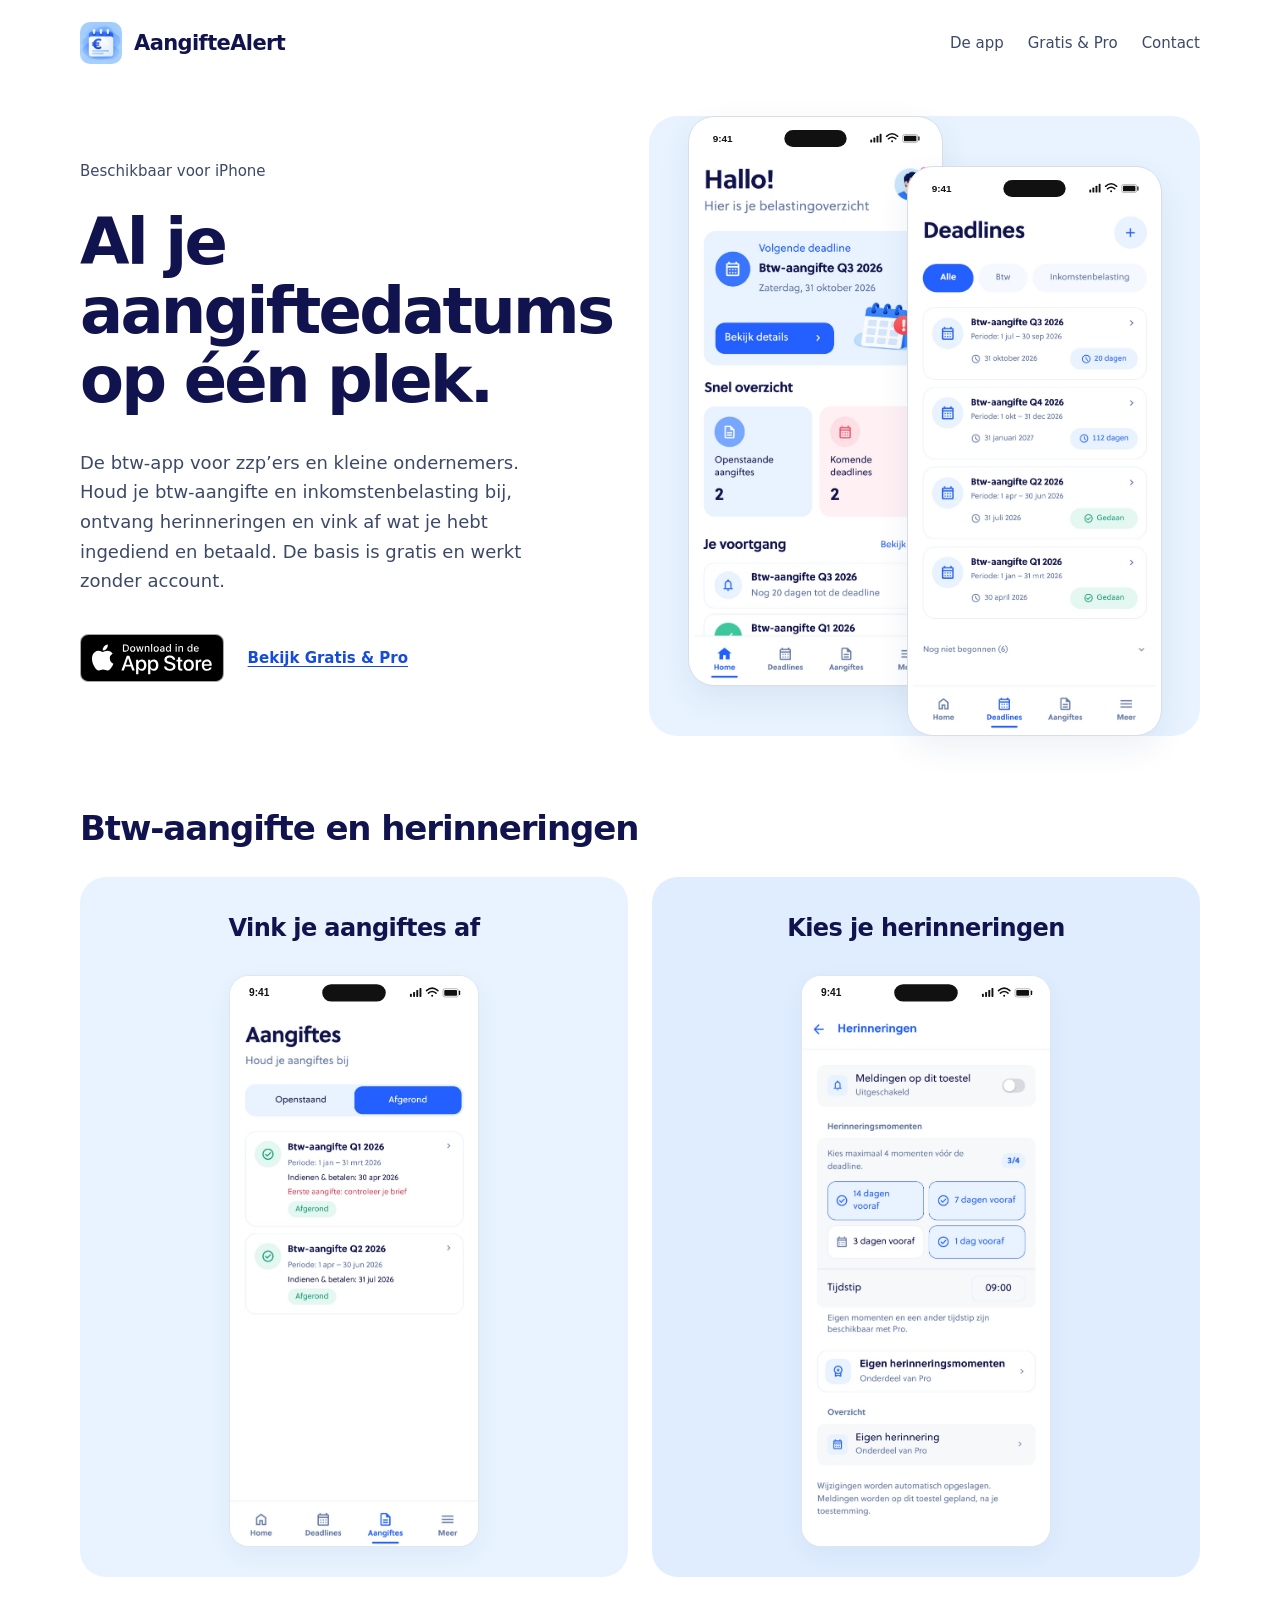
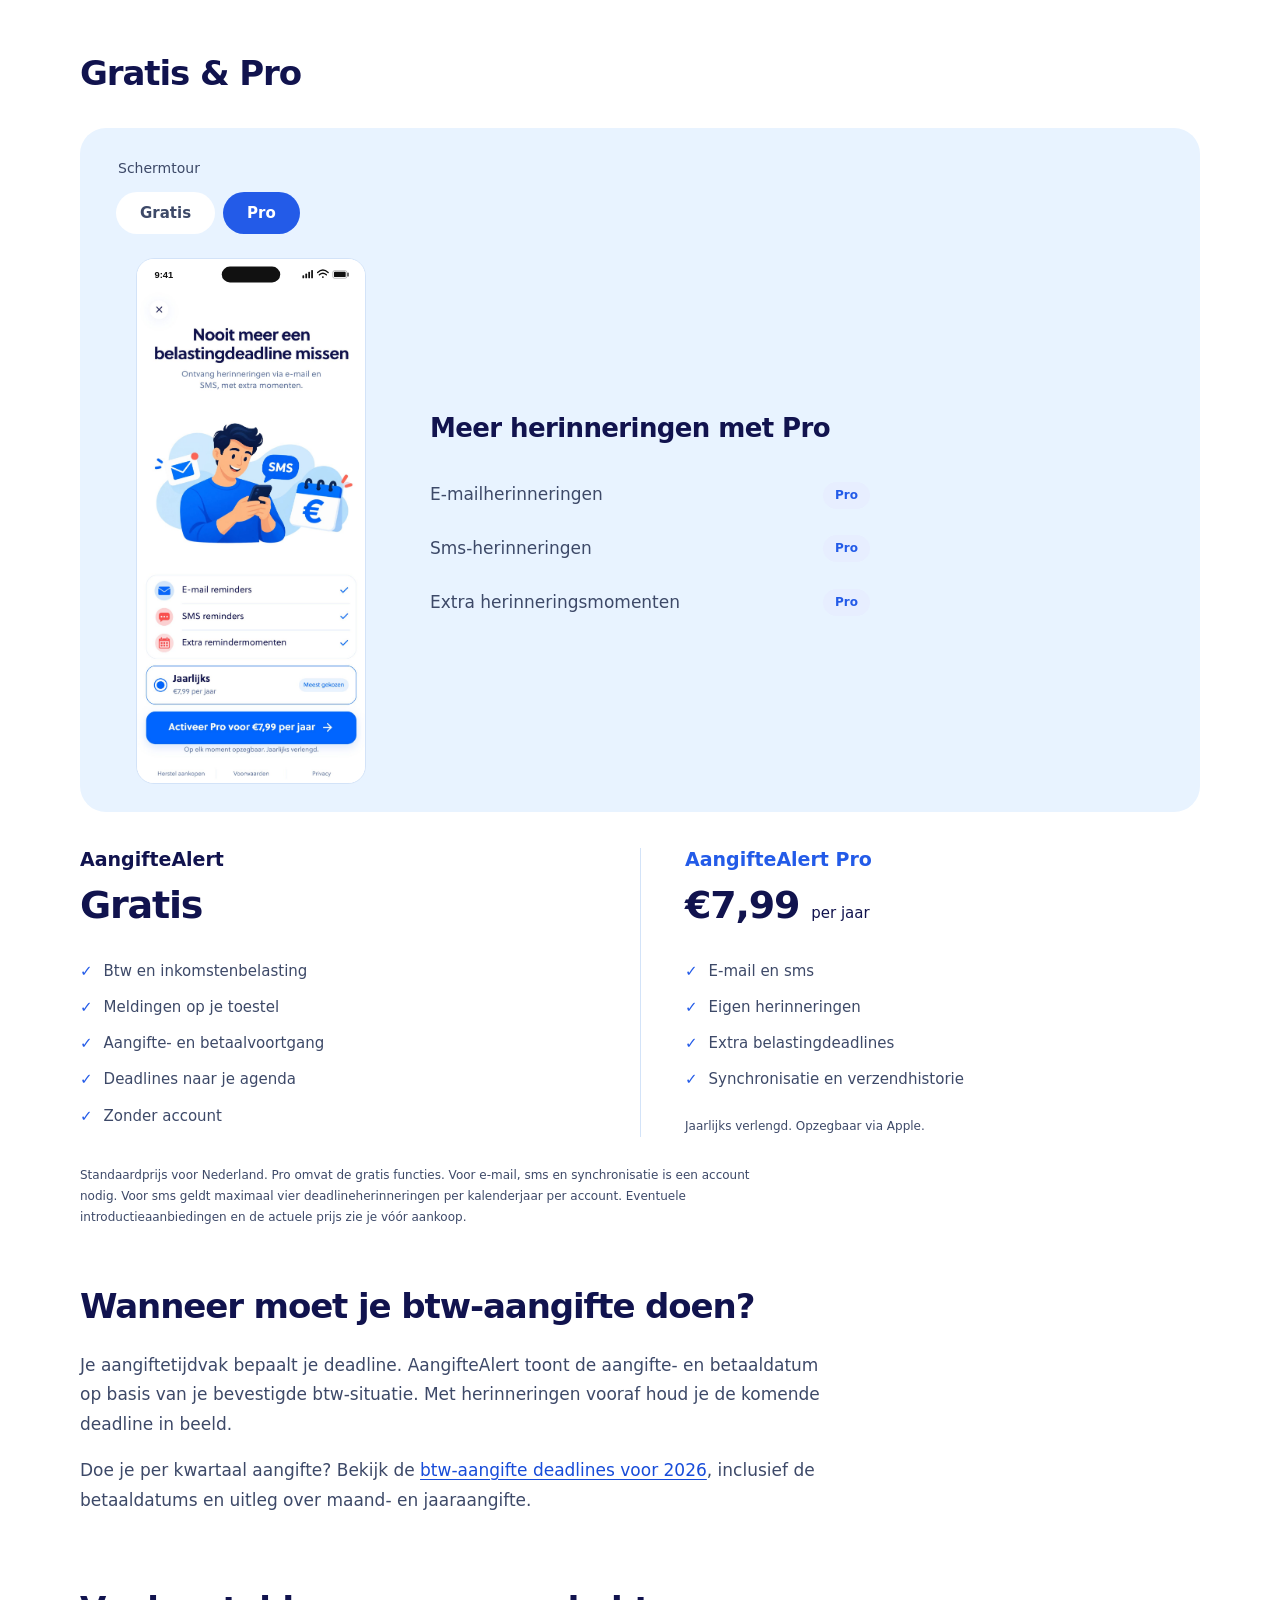
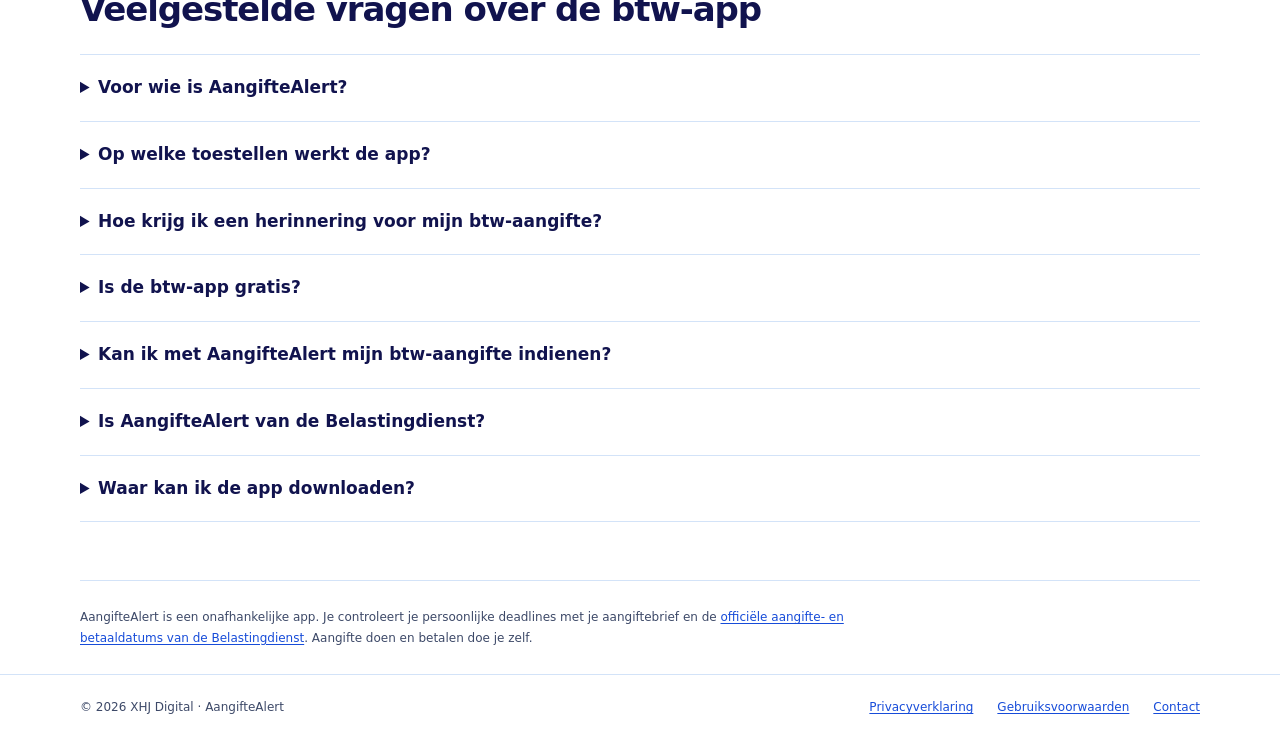
==== index.html @ 8a4f5d0b "Describe the iPhone app and optional Pro subscription in structured data" ====
<!doctype html>
<html lang="nl">
<head>
  <meta charset="utf-8">
  <meta name="viewport" content="width=device-width,initial-scale=1">
  <meta name="description" content="AangifteAlert is de btw-app voor zzp’ers en kleine ondernemers. Houd je btw-aangifte, deadlines en herinneringen bij. Download gratis voor iPhone in de App Store.">
  <meta name="theme-color" content="#a7ceff">
  <meta name="google-site-verification" content="tp00t2o7ZN9_M7z5f4nDgl7xhJ0gbu44qKrdgeQqQPs">
  <meta property="og:type" content="website">
  <meta property="og:locale" content="nl_NL">
  <meta property="og:site_name" content="AangifteAlert">
  <meta property="og:title" content="Btw-app voor zzp: aangifteherinneringen | AangifteAlert">
  <meta property="og:description" content="Houd je btw-aangifte, deadlines en herinneringen bij. Gratis basis zonder account. Download voor iPhone in de App Store.">
  <meta property="og:url" content="https://aangiftealert.nl/">
  <meta property="og:image" content="https://aangiftealert.nl/assets/app-icon.png">
  <meta property="og:image:alt" content="Het app-icoon van AangifteAlert">
  <meta name="twitter:card" content="summary">
  <link rel="canonical" href="https://aangiftealert.nl/">
  <title>Btw-app voor zzp: aangifteherinneringen | AangifteAlert</title>
  <link rel="icon" href="assets/app-icon-small.png?v=20261018" type="image/png">
  <link rel="apple-touch-icon" href="assets/app-icon-small.png">
  <link rel="stylesheet" href="styles.css?v=20261011-1">
  <link rel="stylesheet" href="home.css?v=20261018-2">
  <script type="application/ld+json">
  {
    "@context": "https://schema.org",
    "@graph": [
      {
        "@type": "Organization",
        "@id": "https://aangiftealert.nl/#organization",
        "name": "XHJ Digital",
        "url": "https://aangiftealert.nl/",
        "email": "xhjdigital@gmail.com",
        "logo": "https://aangiftealert.nl/assets/app-icon.png"
      },
      {
        "@type": "WebSite",
        "@id": "https://aangiftealert.nl/#website",
        "name": "AangifteAlert",
        "url": "https://aangiftealert.nl/",
        "inLanguage": "nl-NL",
        "publisher": { "@id": "https://aangiftealert.nl/#organization" }
      },
      {
        "@type": "WebPage",
        "@id": "https://aangiftealert.nl/#webpage",
        "url": "https://aangiftealert.nl/",
        "name": "Btw-app voor zzp: aangifteherinneringen | AangifteAlert",
        "description": "Een btw-app voor Nederlandse zzp’ers en kleine ondernemers, met belastingdeadlines, herinneringen en aangifte- en betaalvoortgang. Beschikbaar voor iPhone in de App Store.",
        "inLanguage": "nl-NL",
        "isPartOf": { "@id": "https://aangiftealert.nl/#website" },
        "publisher": { "@id": "https://aangiftealert.nl/#organization" },
        "mainEntity": { "@id": "https://aangiftealert.nl/#app" }
      },
      {
        "@type": "MobileApplication",
        "@id": "https://aangiftealert.nl/#app",
        "name": "AangifteAlert",
        "alternateName": "AangifteAlert: Btw op tijd",
        "url": "https://aangiftealert.nl/",
        "sameAs": "https://apps.apple.com/nl/app/aangiftealert-btw-op-tijd/id6819453752",
        "installUrl": "https://apps.apple.com/nl/app/aangiftealert-btw-op-tijd/id6819453752",
        "image": "https://aangiftealert.nl/assets/app-icon.png",
        "applicationCategory": "FinanceApplication",
        "operatingSystem": "iOS 16.4 or later",
        "availableOnDevice": "iPhone",
        "countriesSupported": "NL",
        "description": "Onafhankelijke belastingdeadline-app voor in Nederland gevestigde zzp’ers en kleine ondernemers. De basis is gratis en werkt zonder account. Aangifte indienen en belasting betalen doe je zelf, buiten de app. Pro is een optioneel jaarabonnement.",
        "isAccessibleForFree": true,
        "featureList": [
          "Btw en inkomstenbelasting bijhouden",
          "Standaard herinneringen op je toestel",
          "Aangifte- en betaalvoortgang apart afvinken",
          "Deadlines naar je agenda exporteren",
          "Basisfuncties zonder account"
        ],
        "publisher": { "@id": "https://aangiftealert.nl/#organization" },
        "mainEntityOfPage": { "@id": "https://aangiftealert.nl/#webpage" },
        "offers": {
          "@type": "Offer",
          "name": "AangifteAlert gratis basis",
          "price": "0.00",
          "priceCurrency": "EUR",
          "url": "https://apps.apple.com/nl/app/aangiftealert-btw-op-tijd/id6819453752",
          "eligibleRegion": "NL",
          "description": "Gratis te downloaden voor iPhone. De basisfuncties werken zonder account; het Pro-jaarabonnement is optioneel."
        },
        "softwareAddOn": {
          "@type": "SoftwareApplication",
          "@id": "https://aangiftealert.nl/#pro",
          "name": "AangifteAlert Pro",
          "url": "https://aangiftealert.nl/#prijzen",
          "applicationCategory": "FinanceApplication",
          "operatingSystem": "iOS 16.4 or later",
          "isAccessibleForFree": false,
          "softwareRequirements": { "@id": "https://aangiftealert.nl/#app" },
          "description": "Optionele uitbreiding in AangifteAlert. Standaard €7,99 per jaar in Nederland, jaarlijks verlengd totdat je opzegt via Apple. Voor e-mail, sms en synchronisatie is een account nodig. Sms is beperkt tot vier deadlineherinneringen per kalenderjaar per account.",
          "featureList": [
            "E-mailherinneringen",
            "Sms-herinneringen: maximaal vier per kalenderjaar per account",
            "Eigen herinneringsmomenten",
            "Extra belastingdeadlines",
            "Synchronisatie en verzendhistorie"
          ],
          "offers": {
            "@type": "Offer",
            "name": "AangifteAlert Pro standaard jaarabonnement",
            "price": "7.99",
            "priceCurrency": "EUR",
            "url": "https://aangiftealert.nl/#prijzen",
            "eligibleRegion": "NL",
            "priceSpecification": {
              "@type": "UnitPriceSpecification",
              "price": "7.99",
              "priceCurrency": "EUR",
              "billingDuration": "P1Y"
            },
            "description": "Standaard €7,99 per jaar. Automatische jaarlijkse verlenging; opzegbaar via Apple. Eventuele introductieaanbiedingen en de actuele prijs worden vóór aankoop getoond."
          }
        }
      }
    ]
  }
  </script>
</head>
<body class="landing">
  <svg class="status-bar-defs" xmlns="http://www.w3.org/2000/svg" aria-hidden="true" width="0" height="0"><defs><symbol id="app-status-bar" viewBox="0 0 390 52">
    <text x="30" y="32" fill="#111" font-family="Arial,sans-serif" font-size="16" font-weight="700">9:41</text>
    <rect x="145" y="13" width="100" height="27" rx="14" fill="#111"/>
    <g fill="#111"><rect x="283" y="28" width="3" height="5" rx="1"/><rect x="288" y="25" width="3" height="8" rx="1"/><rect x="293" y="22" width="3" height="11" rx="1"/><rect x="298" y="19" width="3" height="14" rx="1"/></g>
    <g fill="none" stroke="#111" stroke-width="2.4" stroke-linecap="round"><path d="M309 23 Q318 15 327 23"/><path d="M312 27 Q318 22 324 27"/></g><circle cx="318" cy="31" r="1.6" fill="#111"/>
    <rect x="335" y="20" width="24" height="13" rx="3" fill="none" stroke="#111" stroke-opacity=".45"/><rect x="337" y="22" width="20" height="9" rx="1.5" fill="#111"/><path d="M361 24v5" stroke="#111" stroke-width="2" stroke-linecap="round"/>
  </symbol></defs></svg>
  <a class="skip" href="#inhoud">Ga naar inhoud</a>
  <header class="header"><div class="wrap">
    <a class="brand" href="./" aria-label="AangifteAlert home"><img src="assets/app-icon-small.png?v=20261018" width="42" height="42" alt="">AangifteAlert</a>
    <nav aria-label="Hoofdnavigatie"><a href="#zo-werkt-het">De app</a><a href="#prijzen">Gratis &amp; Pro</a><a href="mailto:xhjdigital@gmail.com">Contact</a></nav>
  </div></header>

  <main id="inhoud">
    <section id="zo-werkt-het" class="hero wrap" aria-labelledby="hero-title">
      <div class="hero-copy">
        <p class="availability">Beschikbaar voor iPhone</p>
        <h1 id="hero-title">Al je<br>aangiftedatums<br>op één plek.</h1>
        <p class="hero-description">De btw-app voor zzp’ers en kleine ondernemers. Houd je btw-aangifte en inkomstenbelasting bij, ontvang herinneringen en vink af wat je hebt ingediend en betaald. De basis is gratis en werkt zonder account.</p>
        <div class="hero-actions">
          <a class="app-store-badge" href="https://apps.apple.com/nl/app/aangiftealert-btw-op-tijd/id6819453752" aria-label="Download AangifteAlert in de App Store"><img src="assets/download-on-the-app-store-nl.svg" width="144" height="48" alt="Download in de App Store"></a>
          <a class="pricing-link" href="#prijzen">Bekijk Gratis &amp; Pro</a>
        </div>
      </div>

      <div class="hero-preview" aria-label="Screenshots van AangifteAlert">
        <figure class="hero-screen screen-home"><svg class="app-status-bar" viewBox="0 0 390 52" aria-hidden="true" focusable="false"><use href="#app-status-bar"/></svg><img src="assets/app-home-progress-hd.jpg" width="1170" height="2533" alt="Startscherm met twee openstaande aangiftes en een afgevinkte aangifte" fetchpriority="high"></figure>
        <figure class="hero-screen screen-deadlines"><svg class="app-status-bar" viewBox="0 0 390 52" aria-hidden="true" focusable="false"><use href="#app-status-bar"/></svg><img src="assets/app-deadlines-done-hd.jpg" width="1170" height="2533" alt="Deadlines met komende aangiftes en twee afgeronde kwartalen met de groene status Gedaan" fetchpriority="high"></figure>
      </div>
    </section>

    <section class="app-gallery wrap" aria-labelledby="gallery-title">
      <h2 id="gallery-title">Btw-aangifte en herinneringen</h2>
      <div class="gallery-grid">
        <figure class="gallery-panel gallery-filings"><figcaption>Vink je aangiftes af</figcaption><div class="app-screen"><svg class="app-status-bar" viewBox="0 0 390 52" aria-hidden="true" focusable="false"><use href="#app-status-bar"/></svg><img src="assets/app-filings-done-hd.jpg" width="1170" height="2533" alt="De tab Afgerond met de ingediende en betaalde btw-aangiftes van Q1 en Q2" loading="lazy"></div></figure>
        <figure class="gallery-panel gallery-reminders"><figcaption>Kies je herinneringen</figcaption><div class="app-screen"><svg class="app-status-bar" viewBox="0 0 390 52" aria-hidden="true" focusable="false"><use href="#app-status-bar"/></svg><img src="assets/app-reminders-hd.jpg" width="1170" height="2533" alt="Herinneringen instellen op 14, 7 of 1 dag voor de deadline" loading="lazy"></div></figure>
      </div>
    </section>

    <section id="prijzen" class="pricing wrap" aria-labelledby="pricing-title">
      <h2 id="pricing-title">Gratis &amp; Pro</h2>
      <div class="screen-tour">
        <fieldset class="tour-options">
          <legend>Schermtour</legend>
          <label><input type="radio" name="screen-tour" id="tour-free" value="free"><span>Gratis</span></label>
          <label><input type="radio" name="screen-tour" id="tour-pro" value="pro" checked><span>Pro</span></label>
        </fieldset>
        <div class="tour-slide tour-free">
          <div class="app-screen"><svg class="app-status-bar" viewBox="0 0 390 52" aria-hidden="true" focusable="false"><use href="#app-status-bar"/></svg><img src="assets/app-reminders-hd.jpg" width="1170" height="2533" alt="Gratis instellingen voor meldingen op je toestel; eigen momenten zijn gemarkeerd als Pro" loading="lazy"></div>
          <div class="tour-copy"><h3>Meldingen op je toestel</h3><ul><li>Standaard herinneringsdagen <span class="feature-access">Gratis</span></li><li>Btw en inkomstenbelasting <span class="feature-access">Gratis</span></li><li>Geen account nodig <span class="feature-access">Gratis</span></li></ul></div>
        </div>
        <div class="tour-slide tour-pro">
          <div class="app-screen"><svg class="app-status-bar" viewBox="0 0 390 52" aria-hidden="true" focusable="false"><use href="#app-status-bar"/></svg><img src="assets/app-pro-hd.jpg" width="1170" height="2533" alt="De Pro-pagina in de app met e-mail, sms, extra herinneringsmomenten en het jaarabonnement van 7,99 euro" loading="lazy"></div>
          <div class="tour-copy"><h3>Meer herinneringen met Pro</h3><ul><li>E-mailherinneringen <span class="feature-access">Pro</span></li><li>Sms-herinneringen <span class="feature-access">Pro</span></li><li>Extra herinneringsmomenten <span class="feature-access">Pro</span></li></ul></div>
        </div>
      </div>
      <div class="plans">
        <article class="plan plan-free" aria-labelledby="free-title"><h3 id="free-title">AangifteAlert</h3><p class="price">Gratis</p><ul><li>Btw en inkomstenbelasting</li><li>Meldingen op je toestel</li><li>Aangifte- en betaalvoortgang</li><li>Deadlines naar je agenda</li><li>Zonder account</li></ul></article>
        <article class="plan plan-pro" aria-labelledby="pro-title"><h3 id="pro-title">AangifteAlert Pro</h3><p class="price">€7,99 <span>per jaar</span></p><ul><li>E-mail en sms</li><li>Eigen herinneringen</li><li>Extra belastingdeadlines</li><li>Synchronisatie en verzendhistorie</li></ul><p class="plan-bottom">Jaarlijks verlengd. Opzegbaar via Apple.</p></article>
      </div>
      <p class="pricing-note">Standaardprijs voor Nederland. Pro omvat de gratis functies. Voor e-mail, sms en synchronisatie is een account nodig. Voor sms geldt maximaal vier deadlineherinneringen per kalenderjaar per account. Eventuele introductieaanbiedingen en de actuele prijs zie je vóór aankoop.</p>
    </section>

    <section class="search-content wrap" aria-labelledby="deadline-title">
      <h2 id="deadline-title">Wanneer moet je btw-aangifte doen?</h2>
      <p>Je aangiftetijdvak bepaalt je deadline. AangifteAlert toont de aangifte- en betaaldatum op basis van je bevestigde btw-situatie. Met herinneringen vooraf houd je de komende deadline in beeld.</p>
      <p>Doe je per kwartaal aangifte? Bekijk de <a href="btw-aangifte-deadline/">btw-aangifte deadlines voor 2026</a>, inclusief de betaaldatums en uitleg over maand- en jaaraangifte.</p>
    </section>

    <section id="vragen" class="faq wrap" aria-labelledby="faq-title">
      <h2 id="faq-title">Veelgestelde vragen over de btw-app</h2>
      <details><summary>Voor wie is AangifteAlert?</summary><p>AangifteAlert is bedoeld voor in Nederland gevestigde zzp’ers en kleine ondernemers die hun belastingdeadlines en aangiftevoortgang willen bijhouden. Je bevestigt zelf je aangiftetijdvak. Bij een eerste aangifte of bijzondere situatie controleer je de datums met je aangiftebrief.</p></details>
      <details><summary>Op welke toestellen werkt de app?</summary><p>AangifteAlert is beschikbaar voor iPhone met iOS 16.4 of nieuwer. Je downloadt de app via de Nederlandse App Store.</p></details>
      <details><summary>Hoe krijg ik een herinnering voor mijn btw-aangifte?</summary><p>Je kiest in de app herinneringsmomenten vóór je deadline en geeft toestemming voor meldingen op je iPhone. De gratis versie gebruikt meldingen op je toestel. Met Pro kun je ook e-mail- en sms-herinneringen instellen; daarvoor is een account nodig. Voor sms geldt maximaal vier deadlineherinneringen per kalenderjaar per account.</p></details>
      <details><summary>Is de btw-app gratis?</summary><p>De basis is gratis en werkt zonder account. Je krijgt belastingdeadlines, standaardherinneringen, aangifte- en betaalvoortgang en agenda-export. AangifteAlert Pro is optioneel en kost standaard €7,99 per jaar in de Nederlandse App Store. Het abonnement wordt jaarlijks verlengd totdat je opzegt via Apple. Eventuele introductieaanbiedingen en de actuele prijs zie je vóór aankoop.</p></details>
      <details><summary>Kan ik met AangifteAlert mijn btw-aangifte indienen?</summary><p>De app helpt je plannen en onthouden. Je dient je aangifte zelf in via Mijn Belastingdienst Zakelijk of je eigen aangiftesoftware en betaalt zelf de btw. Daarna kun je in AangifteAlert apart afvinken dat je hebt ingediend en betaald.</p></details>
      <details><summary>Is AangifteAlert van de Belastingdienst?</summary><p>AangifteAlert is een onafhankelijke app van XHJ Digital en is niet verbonden aan of goedgekeurd door de Belastingdienst. Je aangiftebrief en de officiële portalen zijn altijd leidend voor jouw persoonlijke deadlines.</p></details>
      <details><summary>Waar kan ik de app downloaden?</summary><p>AangifteAlert is beschikbaar voor iPhone. <a href="https://apps.apple.com/nl/app/aangiftealert-btw-op-tijd/id6819453752">Download AangifteAlert in de App Store</a>. De basisfuncties zijn gratis; Pro is optioneel.</p></details>
    </section>

    <div class="wrap responsibility"><p>AangifteAlert is een onafhankelijke app. Je controleert je persoonlijke deadlines met je aangiftebrief en de <a href="https://www.belastingdienst.nl/wps/wcm/connect/nl/btw/content/uiterste-aangifte-en-betaaldatums">officiële aangifte- en betaaldatums van de Belastingdienst</a>. Aangifte doen en betalen doe je zelf.</p></div>
  </main>

  <footer class="footer"><div class="wrap"><p>© 2026 XHJ Digital · AangifteAlert</p><div class="footer-links"><a href="privacy/">Privacyverklaring</a><a href="terms/">Gebruiksvoorwaarden</a><a href="mailto:xhjdigital@gmail.com">Contact</a></div></div></footer>
</body>
</html>
---- styles.css ----
:root{color-scheme:light;--navy:#11134e;--blue:#235be8;--paper:#fff;--wash:#e8f3ff;--line:#d3e3f8;--body:#3d4968;--yellow:#f9e11e;font-family:system-ui,-apple-system,BlinkMacSystemFont,"Segoe UI",sans-serif;color:var(--body);background:var(--paper)}
*{box-sizing:border-box}body{margin:0;font-size:17px;line-height:1.75}a{color:#174cd9;text-underline-offset:.2em}a:hover{text-decoration-thickness:2px}a:focus-visible{outline:3px solid var(--blue);outline-offset:5px;border-radius:3px}.skip{position:absolute;left:1rem;top:-6rem;background:white;padding:.6rem 1rem;z-index:2}.skip:focus{top:1rem}.wrap{width:min(1120px,calc(100% - 48px));margin:auto}.header{border-bottom:1px solid var(--line)}.header .wrap{display:flex;align-items:center;justify-content:space-between;gap:24px;min-height:100px}.brand{display:flex;align-items:center;gap:12px;font-weight:750;font-size:21px;letter-spacing:-.6px;color:var(--navy);text-decoration:none}.brand svg{flex-shrink:0}.brand img{flex-shrink:0;border-radius:10px}nav{display:flex;gap:24px}nav a{font-size:15px;text-decoration:none;color:var(--body);padding:8px 0}nav a[aria-current=page]{color:var(--navy);font-weight:700;box-shadow:0 3px var(--blue)}.intro{background:var(--wash);padding:64px 0 48px}h1,h2,h3{color:var(--navy);line-height:1.2}h1{font-size:clamp(36px,5vw,58px);font-weight:750;letter-spacing:-2px;margin:0 0 20px}h2{font-size:25px;letter-spacing:-.5px;margin:0 0 16px}h3{font-size:21px;margin:0 0 10px}.intro p{max-width:660px;margin:0 0 22px;font-size:20px;line-height:1.6}.date{font-size:14px;color:var(--body)}.layout{display:grid;grid-template-columns:240px minmax(0,700px);gap:72px;padding-top:52px;padding-bottom:64px}.toc{align-self:start;font-size:14px;position:sticky;top:28px}.toc h2{font-size:16px;margin-bottom:18px}.toc ol{list-style:none;padding:0;margin:0}.toc li{margin:0 0 12px}.toc a{color:var(--body);text-decoration:none}.toc a:hover{color:var(--blue);text-decoration:underline}article section{margin-bottom:40px;scroll-margin-top:28px}article p{margin:0 0 16px}article ul{margin:0 0 18px;padding-left:24px}article li{padding-left:4px;margin-bottom:8px}.summary{border-left:5px solid var(--blue);padding:4px 0 4px 24px;margin-bottom:42px}.summary p:last-child{margin-bottom:0}.footer{border-top:1px solid var(--line);padding:30px 0;font-size:14px}.footer .wrap{display:flex;gap:24px;justify-content:space-between;flex-wrap:wrap}.footer p{margin:0}.home{padding:68px 0 90px;max-width:820px}.home p{max-width:630px;font-size:20px}.documents{display:grid;grid-template-columns:1fr 1fr;gap:36px;margin-top:52px}.document{border-top:4px solid var(--blue);padding-top:24px}.document p{font-size:17px}.document a{font-weight:650}.note{margin-top:52px;font-size:16px!important}.highlight{background:var(--yellow);padding:2px 8px;color:var(--navy);border-radius:4px}
@media(max-width:800px){.layout{grid-template-columns:1fr;gap:36px;padding-top:32px}.toc{position:static;border-bottom:1px solid var(--line);padding-bottom:20px}.toc ol{columns:2;column-gap:24px}.toc li{break-inside:avoid}.intro{padding:40px 0 32px}.header .wrap{min-height:90px}.header nav{gap:16px}.brand{font-size:18px;gap:8px}.brand svg{width:34px}.home{padding-top:44px}}
@media(max-width:480px){.wrap{width:calc(100% - 36px)}.header .wrap{align-items:flex-start;flex-direction:column;gap:10px;padding-top:18px;padding-bottom:18px}.header nav{gap:24px}h1{font-size:clamp(27px,8vw,36px);letter-spacing:-1px}.toc ol{columns:1}.documents{grid-template-columns:1fr;gap:36px}.intro p,.home p{font-size:18px}body{font-size:16px}.footer .wrap{gap:12px}}
@media print{.header,.toc,.footer,.skip{display:none}.intro{background:none;padding:0}.wrap{width:100%}.layout{display:block;padding-top:28px}body{font-size:11pt;color:#000}h1{font-size:28pt}h2{font-size:17pt}article section{break-inside:avoid}.summary{border-color:#000}a{color:#000}}
---- home.css ----
.landing { --soft-blue:#dcecff; --quiet:#e8f3ff; }
.landing .header { border:0; }
.landing .header .wrap { min-height:86px; }
.landing .brand img { flex-shrink:0; }
.landing :where(h1,h2,h3,p) { margin-top:0; }
.landing nav a:hover { color:var(--blue); }
.hero { display:grid; grid-template-columns:1.05fr 1.1fr; gap:44px; align-items:center; padding:30px 0 72px; scroll-margin-top:24px; }
.hero-copy,.hero-preview { min-width:0; }
.availability { color:var(--body); font-size:15px; margin-bottom:24px; }
.hero h1 { font-size:clamp(42px,5.3vw,64px); line-height:1.08; letter-spacing:-2.8px; font-weight:700; margin-bottom:32px; }
.hero-description { max-width:470px; font-size:18px; line-height:1.65; margin-bottom:26px; }
.hero-actions { display:flex; align-items:center; flex-wrap:wrap; gap:24px; }
.app-store-badge { display:inline-flex; flex:none; padding:12px 0; }
.app-store-badge img { display:block; width:auto; height:48px; }
.pricing-link { font-size:15px; font-weight:600; }
.button { min-height:48px; padding:10px 22px; display:inline-flex; justify-content:center; align-items:center; font-size:15px; font-weight:600; border-radius:24px; text-decoration:none; transition:transform 140ms cubic-bezier(.23,1,.32,1); }
.button-blue { background:var(--blue); color:white; }
.button:active { transform:scale(.97); }
@media(hover:hover) and (pointer:fine) { .button-blue:hover { background:#164fe5; } }
.hero-preview { position:relative; display:flex; align-items:center; justify-content:center; min-height:620px; padding:20px 0; background:#e8f3ff; border-radius:28px; }
.hero-screen { margin:0; flex:none; width:255px; background:white; padding:5px; border:1px solid #d7deea; border-radius:26px; box-shadow:0 12px 32px #193f7914; overflow:hidden; }
.status-bar-defs { position:absolute; overflow:hidden; }
.app-status-bar { display:block; width:100%; height:auto; background:white; }
.app-screen { overflow:hidden; background:white; }
.hero-screen img { display:block; width:100%; height:auto; }
.screen-home { transform:translateY(-25px); margin-right:-36px; }
.screen-deadlines { transform:translateY(25px); position:relative; }
.app-gallery { padding-bottom:66px; }
.app-gallery h2 { font-size:34px; font-weight:650; letter-spacing:-1.1px; margin:0 0 28px; }
.gallery-grid { display:grid; grid-template-columns:minmax(0,1fr) minmax(0,1fr); gap:24px; }
.gallery-panel { min-width:0; margin:0; padding:30px 24px; border-radius:26px; background:#e8f3ff; text-align:center; }
.gallery-reminders { background:#dfedff; }
.gallery-panel figcaption { font-size:24px; font-weight:650; letter-spacing:-.6px; color:var(--navy); margin-bottom:26px; }
.gallery-panel .app-screen { width:250px; max-width:100%; margin:auto; border:1px solid #e1e6ed; border-radius:20px; box-shadow:0 8px 24px #193f790d; }
.app-screen img { display:block; width:100%; height:auto; }
.pricing { padding:10px 0 58px; scroll-margin-top:28px; }
.pricing h2 { font-size:34px; font-weight:650; letter-spacing:-1.1px; margin:0 0 34px; }
.screen-tour { padding:28px 36px; border-radius:26px; background:var(--quiet); margin-bottom:36px; }
.tour-options { display:flex; gap:8px; border:0; padding:0; margin:0 0 24px; }
.tour-options legend { font-size:14px; margin-bottom:12px; }
.tour-options label { position:relative; cursor:pointer; }
.tour-options input { position:absolute; opacity:0; width:1px; height:1px; }
.tour-options span { display:block; padding:8px 24px; border-radius:24px; font-size:15px; font-weight:600; color:var(--body); background:white; }
.tour-options input:checked+span { background:var(--blue); color:white; }
.tour-options input:focus-visible+span { outline:3px solid var(--blue); outline-offset:4px; }
.tour-slide { display:grid; grid-template-columns:270px minmax(0,1fr); gap:44px; align-items:center; }
.tour-slide>.app-screen { width:230px; max-width:100%; border-radius:18px; border:1px solid var(--line); margin:auto; }
.tour-free { display:none; }
.screen-tour:has(#tour-free:checked) .tour-free { display:grid; }
.screen-tour:has(#tour-free:checked) .tour-pro { display:none; }
.tour-copy h3 { font-size:26px; font-weight:650; letter-spacing:-.6px; margin-bottom:24px; }
.tour-copy ul { list-style:none; padding:0; margin:0; max-width:440px; }
.tour-copy li { display:flex; align-items:center; justify-content:space-between; gap:14px; padding:12px 0; font-size:17px; }
.feature-access { flex:none; color:var(--blue); background:#e7eeff; border-radius:16px; padding:3px 12px; font-size:12px; font-weight:650; }
.tour-free .feature-access { color:var(--body); background:white; }
.plans { display:grid; grid-template-columns:1fr 1fr; gap:0; }
.plan { padding:0 44px 0 0; display:flex; flex-direction:column; }
.plan-pro { padding:0 0 0 44px; border-left:1px solid var(--line); }
.plan h3 { font-size:19px; font-weight:600; margin:0 0 12px; }
.plan-pro h3 { color:var(--blue); }
.price { color:var(--navy); font-size:38px; font-weight:650; letter-spacing:-1.2px; line-height:1.2; margin-bottom:24px; font-variant-numeric:tabular-nums; }
.price span { font-size:15px; font-weight:400; letter-spacing:0; }
.plan ul { padding:0; list-style:none; margin:0; }
.plan li { font-size:15px; display:flex; align-items:baseline; gap:11px; padding:5px 0; margin:0; }
.plan li::before { content:'✓'; color:var(--blue); font-weight:650; }
.plan-bottom { font-size:12px; padding-top:18px; margin:0; }
.pricing-note { font-size:12px; margin:28px 0 0; max-width:670px; }
.search-content,.faq { padding:0 0 58px; }
.search-content h2,.faq h2 { font-size:34px; font-weight:650; letter-spacing:-1.1px; margin-bottom:24px; }
.search-content p { max-width:740px; margin-bottom:16px; }
.faq details { border-top:1px solid var(--line); padding:18px 0; }
.faq details:last-child { border-bottom:1px solid var(--line); }
.faq summary { cursor:pointer; color:var(--navy); font-weight:600; }
.faq summary:focus-visible { outline:3px solid var(--blue); outline-offset:5px; }
.faq details p { max-width:740px; margin:16px 0 0; }
.responsibility { padding:26px 0; border-top:1px solid var(--line); }
.responsibility p { font-size:12px; max-width:830px; margin:0; line-height:1.7; }
.landing .footer { padding:22px 0; font-size:12px; }
.landing .footer .wrap { align-items:center; }
.footer-links { display:flex; flex-wrap:wrap; gap:24px; }
@media(max-width:1000px) {
  .hero { gap:28px; grid-template-columns:1fr 1.15fr; }
  .hero h1 { font-size:clamp(36px,5.3vw,54px); letter-spacing:-2px; }
  .hero-screen { width:52%; max-width:220px; }
  .hero-preview { min-height:540px; }
}
@media(max-width:760px) {
  .landing .header .wrap { min-height:78px; }
  .landing .brand { font-size:17px; gap:8px; }
  .landing .brand img { width:34px; height:34px; }
  .landing nav { gap:15px; }
  .landing nav a { font-size:13px; }
  .hero { grid-template-columns:1fr; gap:20px; padding:30px 0 36px; }
  .hero h1 { font-size:clamp(34px,8.8vw,64px); letter-spacing:-2px; margin-bottom:26px; }
  .availability { margin-bottom:18px; }
  .hero-preview { min-height:0; padding:36px 0; }
  .hero-screen { width:45%; max-width:270px; }
  .screen-home { margin-right:-22px; transform:translateY(-15px); }
  .screen-deadlines { transform:translateY(15px); }
  .app-gallery { padding-bottom:42px; }
  .app-gallery h2,.pricing h2,.search-content h2,.faq h2 { font-size:29px; margin-bottom:24px; }
  .search-content,.faq { padding-bottom:36px; }
  .gallery-grid { gap:16px; }
  .gallery-panel { padding:24px 16px; }
  .gallery-panel figcaption { font-size:20px; line-height:1.25; }
  .pricing { padding-top:14px; padding-bottom:36px; }
  .plan { padding-right:24px; }
  .plan-pro { padding-left:24px; padding-right:0; }
  .price { font-size:33px; }
  .screen-tour { padding:24px; }
  .tour-slide { grid-template-columns:220px minmax(0,1fr); gap:24px; }
  .tour-copy h3 { font-size:23px; }
  .tour-copy li { font-size:15px; }
}
@media(max-width:480px) {
  .landing .header .wrap { padding-top:16px; padding-bottom:16px; flex-direction:row; align-items:center; flex-wrap:wrap; gap:8px 20px; }
  .landing nav { gap:21px; }
  .hero { padding-top:24px; }
  .hero-screen { width:48%; padding:3px; border-radius:16px; }
  .screen-home { margin-right:-16px; }
  .gallery-grid { grid-template-columns:minmax(0,1fr); }
  .gallery-panel { padding:24px; }
  .gallery-panel .app-screen { width:265px; }
  .gallery-panel figcaption { font-size:22px; }
  .plans { grid-template-columns:1fr; gap:30px; }
  .plan,.plan-pro { padding:0; border:0; }
  .plan-pro { padding-top:30px; border-top:1px solid var(--line); }
  .footer-links { gap:15px; }
  .screen-tour { padding:24px 20px; }
  .tour-slide { grid-template-columns:1fr; gap:24px; }
  .tour-copy h3 { font-size:22px; margin-bottom:12px; }
}
@media(prefers-reduced-motion:reduce) { .button { transition:none; } .button:active { transform:none; } }
@media print {
  .landing .hero { display:block; padding:0; }
  .hero-preview,.availability,.button,.hero-actions { display:none; }
  .pricing { padding:24px 0; }
}
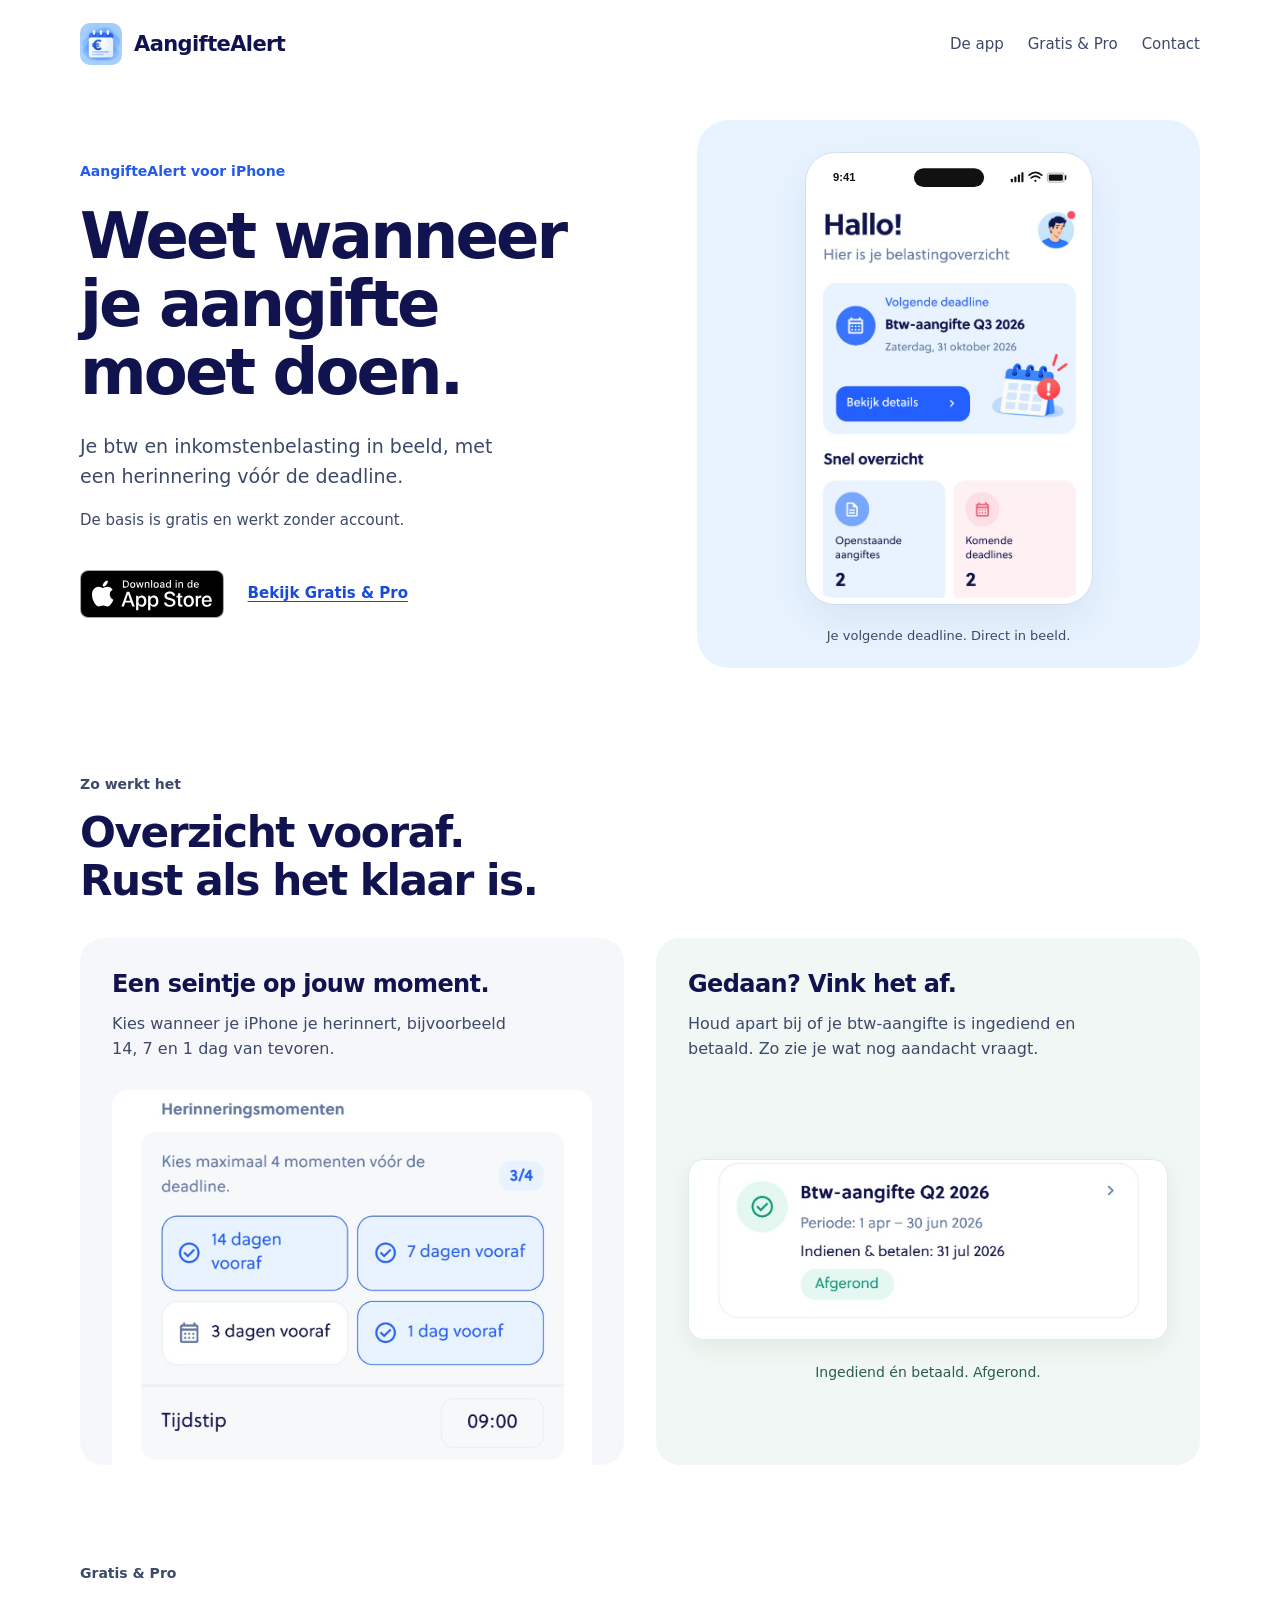
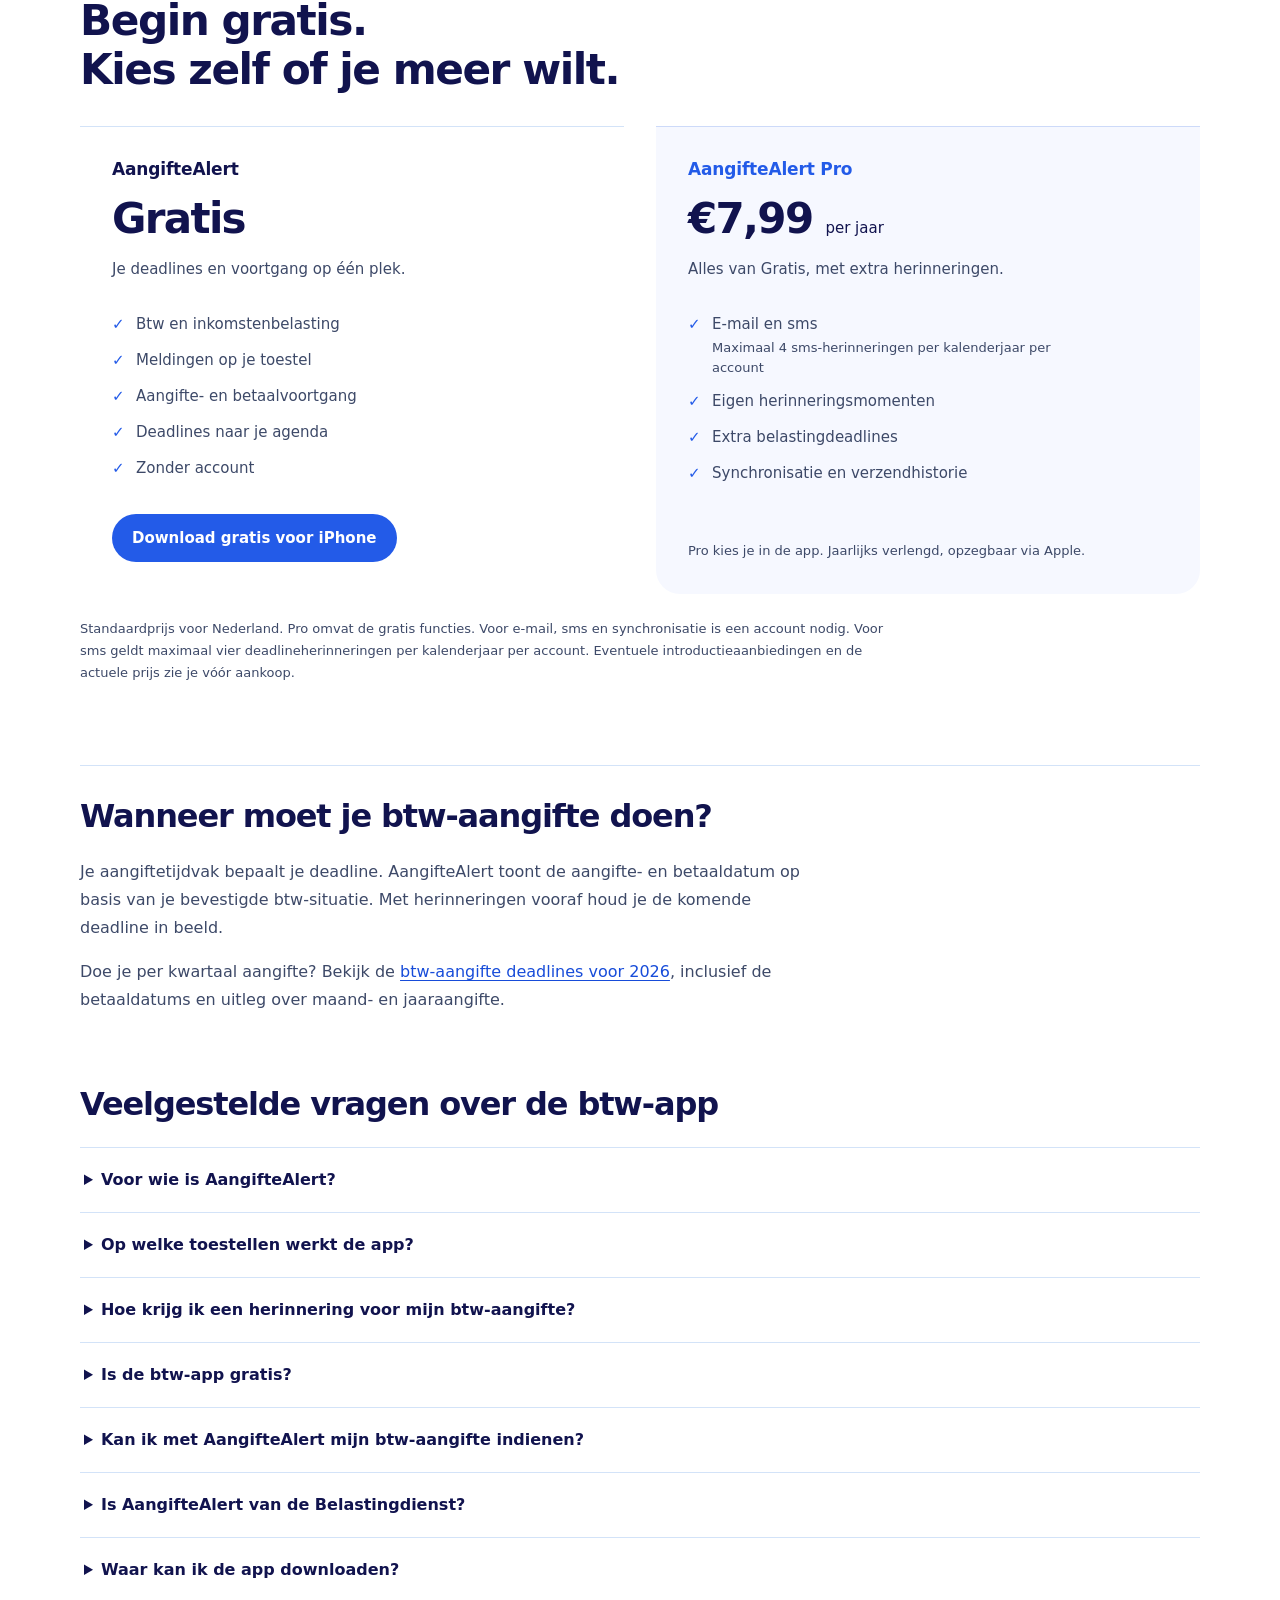
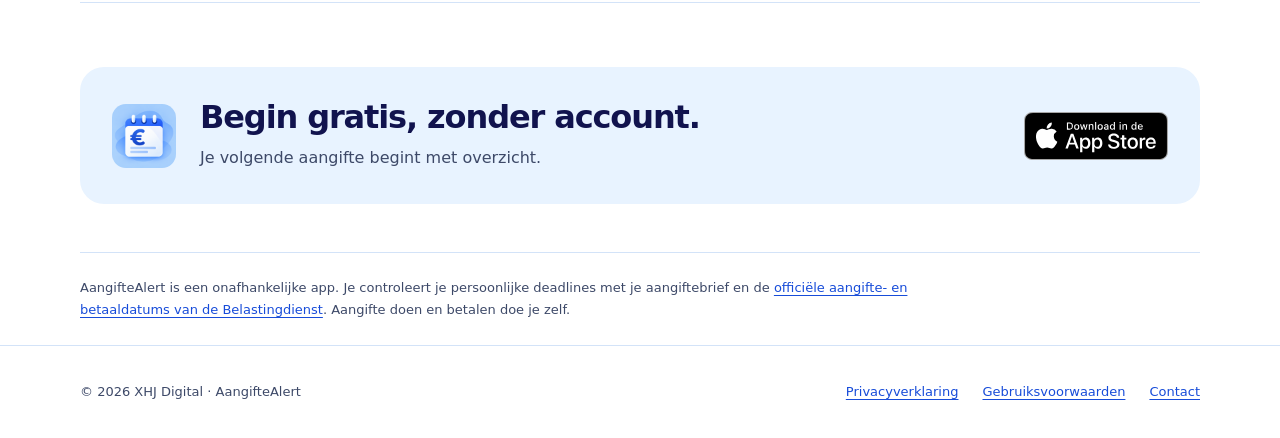
==== commit 4c69b0a1: "Clarify homepage benefits, product details and Free/Pro pricing" ====
--- a/index.html
+++ b/index.html
@@ -20,7 +20,7 @@
   <link rel="icon" href="assets/app-icon-small.png?v=20261018" type="image/png">
   <link rel="apple-touch-icon" href="assets/app-icon-small.png">
   <link rel="stylesheet" href="styles.css?v=20261011-1">
-  <link rel="stylesheet" href="home.css?v=20261018-2">
+  <link rel="stylesheet" href="home.css?v=20261018-3">
   <script type="application/ld+json">
   {
     "@context": "https://schema.org",
@@ -138,51 +138,37 @@
   </div></header>
 
   <main id="inhoud">
-    <section id="zo-werkt-het" class="hero wrap" aria-labelledby="hero-title">
+    <section class="hero wrap" aria-labelledby="hero-title">
       <div class="hero-copy">
-        <p class="availability">Beschikbaar voor iPhone</p>
-        <h1 id="hero-title">Al je<br>aangiftedatums<br>op één plek.</h1>
-        <p class="hero-description">De btw-app voor zzp’ers en kleine ondernemers. Houd je btw-aangifte en inkomstenbelasting bij, ontvang herinneringen en vink af wat je hebt ingediend en betaald. De basis is gratis en werkt zonder account.</p>
+        <p class="availability">AangifteAlert voor iPhone</p>
+        <h1 id="hero-title">Weet wanneer je aangifte moet doen.</h1>
+        <p class="hero-description">Je btw en inkomstenbelasting in beeld, met een herinnering vóór de deadline.</p>
+        <p class="hero-reassurance">De basis is gratis en werkt zonder account.</p>
         <div class="hero-actions">
           <a class="app-store-badge" href="https://apps.apple.com/nl/app/aangiftealert-btw-op-tijd/id6819453752" aria-label="Download AangifteAlert in de App Store"><img src="assets/download-on-the-app-store-nl.svg" width="144" height="48" alt="Download in de App Store"></a>
           <a class="pricing-link" href="#prijzen">Bekijk Gratis &amp; Pro</a>
         </div>
       </div>
 
-      <div class="hero-preview" aria-label="Screenshots van AangifteAlert">
-        <figure class="hero-screen screen-home"><svg class="app-status-bar" viewBox="0 0 390 52" aria-hidden="true" focusable="false"><use href="#app-status-bar"/></svg><img src="assets/app-home-progress-hd.jpg" width="1170" height="2533" alt="Startscherm met twee openstaande aangiftes en een afgevinkte aangifte" fetchpriority="high"></figure>
-        <figure class="hero-screen screen-deadlines"><svg class="app-status-bar" viewBox="0 0 390 52" aria-hidden="true" focusable="false"><use href="#app-status-bar"/></svg><img src="assets/app-deadlines-done-hd.jpg" width="1170" height="2533" alt="Deadlines met komende aangiftes en twee afgeronde kwartalen met de groene status Gedaan" fetchpriority="high"></figure>
+      <div class="hero-preview">
+        <figure class="hero-screen"><svg class="app-status-bar" viewBox="0 0 390 52" aria-hidden="true" focusable="false"><use href="#app-status-bar"/></svg><div class="screen-viewport"><img src="assets/app-home-progress-hd.jpg" width="1170" height="2533" alt="Voorbeeld van het startscherm met de volgende btw-deadline" fetchpriority="high"></div></figure>
+        <p class="preview-caption">Je volgende deadline. Direct in beeld.</p>
       </div>
     </section>
 
-    <section class="app-gallery wrap" aria-labelledby="gallery-title">
-      <h2 id="gallery-title">Btw-aangifte en herinneringen</h2>
+    <section id="zo-werkt-het" class="app-gallery wrap" aria-labelledby="gallery-title">
+      <div class="section-heading"><p class="eyebrow">Zo werkt het</p><h2 id="gallery-title">Overzicht vooraf.<br>Rust als het klaar is.</h2></div>
       <div class="gallery-grid">
-        <figure class="gallery-panel gallery-filings"><figcaption>Vink je aangiftes af</figcaption><div class="app-screen"><svg class="app-status-bar" viewBox="0 0 390 52" aria-hidden="true" focusable="false"><use href="#app-status-bar"/></svg><img src="assets/app-filings-done-hd.jpg" width="1170" height="2533" alt="De tab Afgerond met de ingediende en betaalde btw-aangiftes van Q1 en Q2" loading="lazy"></div></figure>
-        <figure class="gallery-panel gallery-reminders"><figcaption>Kies je herinneringen</figcaption><div class="app-screen"><svg class="app-status-bar" viewBox="0 0 390 52" aria-hidden="true" focusable="false"><use href="#app-status-bar"/></svg><img src="assets/app-reminders-hd.jpg" width="1170" height="2533" alt="Herinneringen instellen op 14, 7 of 1 dag voor de deadline" loading="lazy"></div></figure>
+        <figure class="gallery-panel gallery-reminders"><figcaption><h3>Een seintje op jouw moment.</h3><p>Kies wanneer je iPhone je herinnert, bijvoorbeeld 14, 7 en 1 dag van tevoren.</p></figcaption><div class="detail-window detail-reminders"><img src="assets/app-reminders-hd.jpg" width="1170" height="2533" alt="Detail van de herinneringskeuze: 14, 7 en 1 dag vooraf zijn geselecteerd" loading="lazy"></div></figure>
+        <figure class="gallery-panel gallery-filings"><figcaption><h3>Gedaan? Vink het af.</h3><p>Houd apart bij of je btw-aangifte is ingediend en betaald. Zo zie je wat nog aandacht vraagt.</p></figcaption><div class="completion-preview"><div class="detail-window detail-filings"><img src="assets/app-filings-done-hd.jpg" width="1170" height="2533" alt="Detail van een afgeronde btw-aangifte voor Q2, met groene vink en status Afgerond" loading="lazy"></div><p>Ingediend én betaald. Afgerond.</p></div></figure>
       </div>
     </section>
 
     <section id="prijzen" class="pricing wrap" aria-labelledby="pricing-title">
-      <h2 id="pricing-title">Gratis &amp; Pro</h2>
-      <div class="screen-tour">
-        <fieldset class="tour-options">
-          <legend>Schermtour</legend>
-          <label><input type="radio" name="screen-tour" id="tour-free" value="free"><span>Gratis</span></label>
-          <label><input type="radio" name="screen-tour" id="tour-pro" value="pro" checked><span>Pro</span></label>
-        </fieldset>
-        <div class="tour-slide tour-free">
-          <div class="app-screen"><svg class="app-status-bar" viewBox="0 0 390 52" aria-hidden="true" focusable="false"><use href="#app-status-bar"/></svg><img src="assets/app-reminders-hd.jpg" width="1170" height="2533" alt="Gratis instellingen voor meldingen op je toestel; eigen momenten zijn gemarkeerd als Pro" loading="lazy"></div>
-          <div class="tour-copy"><h3>Meldingen op je toestel</h3><ul><li>Standaard herinneringsdagen <span class="feature-access">Gratis</span></li><li>Btw en inkomstenbelasting <span class="feature-access">Gratis</span></li><li>Geen account nodig <span class="feature-access">Gratis</span></li></ul></div>
-        </div>
-        <div class="tour-slide tour-pro">
-          <div class="app-screen"><svg class="app-status-bar" viewBox="0 0 390 52" aria-hidden="true" focusable="false"><use href="#app-status-bar"/></svg><img src="assets/app-pro-hd.jpg" width="1170" height="2533" alt="De Pro-pagina in de app met e-mail, sms, extra herinneringsmomenten en het jaarabonnement van 7,99 euro" loading="lazy"></div>
-          <div class="tour-copy"><h3>Meer herinneringen met Pro</h3><ul><li>E-mailherinneringen <span class="feature-access">Pro</span></li><li>Sms-herinneringen <span class="feature-access">Pro</span></li><li>Extra herinneringsmomenten <span class="feature-access">Pro</span></li></ul></div>
-        </div>
-      </div>
+      <div class="section-heading"><p class="eyebrow">Gratis &amp; Pro</p><h2 id="pricing-title">Begin gratis.<br>Kies zelf of je meer wilt.</h2></div>
       <div class="plans">
-        <article class="plan plan-free" aria-labelledby="free-title"><h3 id="free-title">AangifteAlert</h3><p class="price">Gratis</p><ul><li>Btw en inkomstenbelasting</li><li>Meldingen op je toestel</li><li>Aangifte- en betaalvoortgang</li><li>Deadlines naar je agenda</li><li>Zonder account</li></ul></article>
-        <article class="plan plan-pro" aria-labelledby="pro-title"><h3 id="pro-title">AangifteAlert Pro</h3><p class="price">€7,99 <span>per jaar</span></p><ul><li>E-mail en sms</li><li>Eigen herinneringen</li><li>Extra belastingdeadlines</li><li>Synchronisatie en verzendhistorie</li></ul><p class="plan-bottom">Jaarlijks verlengd. Opzegbaar via Apple.</p></article>
+        <article class="plan plan-free" aria-labelledby="free-title"><h3 id="free-title">AangifteAlert</h3><p class="price">Gratis</p><p class="plan-description">Je deadlines en voortgang op één plek.</p><ul><li>Btw en inkomstenbelasting</li><li>Meldingen op je toestel</li><li>Aangifte- en betaalvoortgang</li><li>Deadlines naar je agenda</li><li>Zonder account</li></ul><a class="button button-blue" href="https://apps.apple.com/nl/app/aangiftealert-btw-op-tijd/id6819453752">Download gratis voor iPhone</a></article>
+        <article class="plan plan-pro" aria-labelledby="pro-title"><h3 id="pro-title">AangifteAlert Pro</h3><p class="price">€7,99 <span>per jaar</span></p><p class="plan-description">Alles van Gratis, met extra herinneringen.</p><ul><li>E-mail en sms <span class="sms-limit">Maximaal 4 sms-herinneringen per kalenderjaar per account</span></li><li>Eigen herinneringsmomenten</li><li>Extra belastingdeadlines</li><li>Synchronisatie en verzendhistorie</li></ul><p class="plan-bottom">Pro kies je in de app. Jaarlijks verlengd, opzegbaar via Apple.</p></article>
       </div>
       <p class="pricing-note">Standaardprijs voor Nederland. Pro omvat de gratis functies. Voor e-mail, sms en synchronisatie is een account nodig. Voor sms geldt maximaal vier deadlineherinneringen per kalenderjaar per account. Eventuele introductieaanbiedingen en de actuele prijs zie je vóór aankoop.</p>
     </section>
@@ -204,6 +190,7 @@
       <details><summary>Waar kan ik de app downloaden?</summary><p>AangifteAlert is beschikbaar voor iPhone. <a href="https://apps.apple.com/nl/app/aangiftealert-btw-op-tijd/id6819453752">Download AangifteAlert in de App Store</a>. De basisfuncties zijn gratis; Pro is optioneel.</p></details>
     </section>
 
+    <section class="download-section wrap" aria-labelledby="download-title"><img class="download-icon" src="assets/app-icon-small.png?v=20261018" width="64" height="64" alt="" loading="lazy"><div><h2 id="download-title">Begin gratis, zonder account.</h2><p>Je volgende aangifte begint met overzicht.</p></div><a class="app-store-badge" href="https://apps.apple.com/nl/app/aangiftealert-btw-op-tijd/id6819453752" aria-label="Download AangifteAlert in de App Store"><img src="assets/download-on-the-app-store-nl.svg" width="144" height="48" alt="Download in de App Store" loading="lazy"></a></section>
     <div class="wrap responsibility"><p>AangifteAlert is een onafhankelijke app. Je controleert je persoonlijke deadlines met je aangiftebrief en de <a href="https://www.belastingdienst.nl/wps/wcm/connect/nl/btw/content/uiterste-aangifte-en-betaaldatums">officiële aangifte- en betaaldatums van de Belastingdienst</a>. Aangifte doen en betalen doe je zelf.</p></div>
   </main>
 
--- a/home.css
+++ b/home.css
@@ -1,138 +1,141 @@
-.landing { --soft-blue:#dcecff; --quiet:#e8f3ff; }
+.landing { --quiet:#f5f7fa; font-optical-sizing:auto; }
 .landing .header { border:0; }
-.landing .header .wrap { min-height:86px; }
-.landing .brand img { flex-shrink:0; }
-.landing :where(h1,h2,h3,p) { margin-top:0; }
+.landing .header .wrap { min-height:5.5rem; }
+.landing :where(h1,h2,h3,p,figure) { margin-top:0; }
+.landing :where(h1,h2,h3) { text-wrap:balance; }
 .landing nav a:hover { color:var(--blue); }
-.hero { display:grid; grid-template-columns:1.05fr 1.1fr; gap:44px; align-items:center; padding:30px 0 72px; scroll-margin-top:24px; }
+.landing section { scroll-margin-top:2rem; }
+.hero { display:grid; grid-template-columns:1.1fr 1fr; gap:4rem; align-items:center; padding:2rem 0 5rem; }
 .hero-copy,.hero-preview { min-width:0; }
-.availability { color:var(--body); font-size:15px; margin-bottom:24px; }
-.hero h1 { font-size:clamp(42px,5.3vw,64px); line-height:1.08; letter-spacing:-2.8px; font-weight:700; margin-bottom:32px; }
-.hero-description { max-width:470px; font-size:18px; line-height:1.65; margin-bottom:26px; }
-.hero-actions { display:flex; align-items:center; flex-wrap:wrap; gap:24px; }
-.app-store-badge { display:inline-flex; flex:none; padding:12px 0; }
-.app-store-badge img { display:block; width:auto; height:48px; }
-.pricing-link { font-size:15px; font-weight:600; }
-.button { min-height:48px; padding:10px 22px; display:inline-flex; justify-content:center; align-items:center; font-size:15px; font-weight:600; border-radius:24px; text-decoration:none; transition:transform 140ms cubic-bezier(.23,1,.32,1); }
+.availability,.eyebrow { font-size:.875rem; font-weight:600; margin-bottom:1.25rem; }
+.availability { color:var(--blue); }
+.hero h1 { max-width:14ch; font-size:clamp(2.75rem,5vw,4rem); line-height:1.06; letter-spacing:-.045em; margin-bottom:1.5rem; }
+.hero-description { max-width:27rem; font-size:1.1875rem; line-height:1.6; margin-bottom:1rem; }
+.hero-reassurance { font-size:.9375rem; margin-bottom:1.5rem; }
+.hero-actions { display:flex; align-items:center; flex-wrap:wrap; gap:1.5rem; }
+.app-store-badge { display:inline-flex; flex:none; padding:.75rem 0; border-radius:.25rem; }
+.app-store-badge img { display:block; width:auto; height:3rem; }
+.pricing-link { display:inline-flex; align-items:center; min-height:2.75rem; font-size:.9375rem; font-weight:600; }
+.button { min-height:3rem; padding:.75rem 1.25rem; display:inline-flex; justify-content:center; align-items:center; font-size:.9375rem; font-weight:600; line-height:1.4; border-radius:2rem; text-decoration:none; transition:transform 100ms ease-out,background-color 140ms ease-out; }
 .button-blue { background:var(--blue); color:white; }
-.button:active { transform:scale(.97); }
-@media(hover:hover) and (pointer:fine) { .button-blue:hover { background:#164fe5; } }
-.hero-preview { position:relative; display:flex; align-items:center; justify-content:center; min-height:620px; padding:20px 0; background:#e8f3ff; border-radius:28px; }
-.hero-screen { margin:0; flex:none; width:255px; background:white; padding:5px; border:1px solid #d7deea; border-radius:26px; box-shadow:0 12px 32px #193f7914; overflow:hidden; }
+:where(.button,.app-store-badge):active { transform:scale(.97); }
+@media(hover:hover) and (pointer:fine) { .button-blue:hover { background:#1645bd; } }
+.hero-preview { display:flex; flex-direction:column; align-items:center; padding:2rem 1.5rem 1.25rem; background:var(--wash); border-radius:2rem; }
+.hero-screen { width:min(100%,18rem); margin:0; padding:.375rem; border:1px solid #d4deed; background:white; border-radius:1.875rem; box-shadow:0 1rem 2.5rem #193f7914; overflow:hidden; }
 .status-bar-defs { position:absolute; overflow:hidden; }
 .app-status-bar { display:block; width:100%; height:auto; background:white; }
-.app-screen { overflow:hidden; background:white; }
+.screen-viewport { aspect-ratio:.68; overflow:hidden; border-radius:0 0 1.5rem 1.5rem; }
 .hero-screen img { display:block; width:100%; height:auto; }
-.screen-home { transform:translateY(-25px); margin-right:-36px; }
-.screen-deadlines { transform:translateY(25px); position:relative; }
-.app-gallery { padding-bottom:66px; }
-.app-gallery h2 { font-size:34px; font-weight:650; letter-spacing:-1.1px; margin:0 0 28px; }
-.gallery-grid { display:grid; grid-template-columns:minmax(0,1fr) minmax(0,1fr); gap:24px; }
-.gallery-panel { min-width:0; margin:0; padding:30px 24px; border-radius:26px; background:#e8f3ff; text-align:center; }
-.gallery-reminders { background:#dfedff; }
-.gallery-panel figcaption { font-size:24px; font-weight:650; letter-spacing:-.6px; color:var(--navy); margin-bottom:26px; }
-.gallery-panel .app-screen { width:250px; max-width:100%; margin:auto; border:1px solid #e1e6ed; border-radius:20px; box-shadow:0 8px 24px #193f790d; }
-.app-screen img { display:block; width:100%; height:auto; }
-.pricing { padding:10px 0 58px; scroll-margin-top:28px; }
-.pricing h2 { font-size:34px; font-weight:650; letter-spacing:-1.1px; margin:0 0 34px; }
-.screen-tour { padding:28px 36px; border-radius:26px; background:var(--quiet); margin-bottom:36px; }
-.tour-options { display:flex; gap:8px; border:0; padding:0; margin:0 0 24px; }
-.tour-options legend { font-size:14px; margin-bottom:12px; }
-.tour-options label { position:relative; cursor:pointer; }
-.tour-options input { position:absolute; opacity:0; width:1px; height:1px; }
-.tour-options span { display:block; padding:8px 24px; border-radius:24px; font-size:15px; font-weight:600; color:var(--body); background:white; }
-.tour-options input:checked+span { background:var(--blue); color:white; }
-.tour-options input:focus-visible+span { outline:3px solid var(--blue); outline-offset:4px; }
-.tour-slide { display:grid; grid-template-columns:270px minmax(0,1fr); gap:44px; align-items:center; }
-.tour-slide>.app-screen { width:230px; max-width:100%; border-radius:18px; border:1px solid var(--line); margin:auto; }
-.tour-free { display:none; }
-.screen-tour:has(#tour-free:checked) .tour-free { display:grid; }
-.screen-tour:has(#tour-free:checked) .tour-pro { display:none; }
-.tour-copy h3 { font-size:26px; font-weight:650; letter-spacing:-.6px; margin-bottom:24px; }
-.tour-copy ul { list-style:none; padding:0; margin:0; max-width:440px; }
-.tour-copy li { display:flex; align-items:center; justify-content:space-between; gap:14px; padding:12px 0; font-size:17px; }
-.feature-access { flex:none; color:var(--blue); background:#e7eeff; border-radius:16px; padding:3px 12px; font-size:12px; font-weight:650; }
-.tour-free .feature-access { color:var(--body); background:white; }
-.plans { display:grid; grid-template-columns:1fr 1fr; gap:0; }
-.plan { padding:0 44px 0 0; display:flex; flex-direction:column; }
-.plan-pro { padding:0 0 0 44px; border-left:1px solid var(--line); }
-.plan h3 { font-size:19px; font-weight:600; margin:0 0 12px; }
+.preview-caption { margin:1.25rem 0 0; font-size:.8125rem; font-weight:500; }
+.section-heading { margin-bottom:2rem; }
+.eyebrow { margin-bottom:.75rem; }
+.landing h2 { font-size:clamp(1.875rem,3.3vw,2.75rem); line-height:1.15; letter-spacing:-.035em; margin-bottom:0; }
+.app-gallery { padding:1.5rem 0 5rem; }
+.gallery-grid { display:grid; grid-template-columns:1fr 1fr; gap:2rem; }
+.gallery-panel { min-width:0; margin:0; padding:2rem 2rem 0; border-radius:1.5rem; overflow:hidden; background:var(--quiet); }
+.gallery-panel h3 { font-size:1.5rem; line-height:1.2; letter-spacing:-.025em; margin-bottom:.75rem; }
+.gallery-panel figcaption p { max-width:26rem; font-size:1rem; line-height:1.6; margin-bottom:1.75rem; }
+.detail-window { overflow:hidden; background:white; border-radius:1rem; }
+.detail-window img { display:block; width:100%; height:auto; }
+.detail-reminders { aspect-ratio:1.28; border-radius:1rem 1rem 0 0; }
+/* Reveal the chosen moments from the unmodified app screenshot. */
+.detail-reminders img { transform:translateY(-20%); }
+.gallery-filings { background:#f1f7f4; display:flex; flex-direction:column; }
+.completion-preview { margin-block:auto; padding:1.25rem 0 2rem; }
+.detail-filings { aspect-ratio:2.65; border:1px solid #deebe4; box-shadow:0 .5rem 1.5rem #183b2610; }
+.detail-filings img { transform:translateY(-41.5%); }
+.completion-preview>p { text-align:center; font-size:.875rem; margin:1.25rem 0 0; color:#285d49; }
+.pricing { padding:1rem 0 5rem; }
+.plans { display:grid; grid-template-columns:1fr 1fr; gap:2rem; }
+.plan { min-width:0; padding:2rem; border-top:1px solid var(--line); display:flex; flex-direction:column; }
+.plan-pro { background:#f6f8ff; border-color:#cddaf9; border-radius:0 0 1.5rem 1.5rem; }
+.plan h3 { font-size:1.0625rem; font-weight:600; letter-spacing:-.01em; margin:0 0 1rem; }
 .plan-pro h3 { color:var(--blue); }
-.price { color:var(--navy); font-size:38px; font-weight:650; letter-spacing:-1.2px; line-height:1.2; margin-bottom:24px; font-variant-numeric:tabular-nums; }
-.price span { font-size:15px; font-weight:400; letter-spacing:0; }
-.plan ul { padding:0; list-style:none; margin:0; }
-.plan li { font-size:15px; display:flex; align-items:baseline; gap:11px; padding:5px 0; margin:0; }
-.plan li::before { content:'✓'; color:var(--blue); font-weight:650; }
-.plan-bottom { font-size:12px; padding-top:18px; margin:0; }
-.pricing-note { font-size:12px; margin:28px 0 0; max-width:670px; }
-.search-content,.faq { padding:0 0 58px; }
-.search-content h2,.faq h2 { font-size:34px; font-weight:650; letter-spacing:-1.1px; margin-bottom:24px; }
-.search-content p { max-width:740px; margin-bottom:16px; }
-.faq details { border-top:1px solid var(--line); padding:18px 0; }
+.price { color:var(--navy); font-size:2.625rem; font-weight:650; letter-spacing:-.04em; line-height:1.1; margin-bottom:.875rem; font-variant-numeric:tabular-nums; }
+.price span { font-size:.9375rem; font-weight:400; letter-spacing:0; }
+.plan-description { font-size:.9375rem; margin-bottom:1.5rem; }
+.plan ul { padding:0; list-style:none; margin:0 0 1.75rem; }
+.plan li { position:relative; font-size:.9375rem; line-height:1.6; padding:.375rem 0 .375rem 1.5rem; margin:0; }
+.plan li::before { content:'✓'; position:absolute; left:0; color:var(--blue); font-weight:650; }
+.sms-limit { display:block; max-width:23rem; font-size:.8125rem; line-height:1.5; padding-top:.125rem; }
+.plan .button { align-self:flex-start; margin-top:auto; }
+.plan-bottom { font-size:.8125rem; line-height:1.6; margin:auto 0 0; }
+.pricing-note { font-size:.8125rem; line-height:1.7; margin:1.5rem 0 0; max-width:52rem; }
+.search-content { padding:2rem 0 3.5rem; border-top:1px solid var(--line); }
+.search-content h2,.faq h2 { font-size:clamp(1.75rem,2.5vw,2rem); margin-bottom:1.5rem; }
+.search-content p { max-width:46rem; font-size:1rem; margin-bottom:1rem; }
+.faq { padding-bottom:4rem; }
+.faq details { border-top:1px solid var(--line); }
 .faq details:last-child { border-bottom:1px solid var(--line); }
-.faq summary { cursor:pointer; color:var(--navy); font-weight:600; }
-.faq summary:focus-visible { outline:3px solid var(--blue); outline-offset:5px; }
-.faq details p { max-width:740px; margin:16px 0 0; }
-.responsibility { padding:26px 0; border-top:1px solid var(--line); }
-.responsibility p { font-size:12px; max-width:830px; margin:0; line-height:1.7; }
-.landing .footer { padding:22px 0; font-size:12px; }
+.faq summary { cursor:pointer; color:var(--navy); font-weight:600; font-size:1rem; padding:1.125rem .25rem; }
+.faq summary:focus-visible { outline:3px solid var(--blue); outline-offset:3px; border-radius:.25rem; }
+.faq details p { max-width:46rem; font-size:1rem; margin:0 0 1.25rem; }
+.download-section { display:flex; align-items:center; gap:1.5rem; padding:2rem; margin-bottom:3rem; border-radius:1.5rem; background:var(--wash); }
+.download-icon { flex:none; border-radius:.875rem; }
+.download-section h2 { font-size:clamp(1.5rem,2.5vw,2rem); margin-bottom:.5rem; }
+.download-section p { font-size:1rem; margin:0; }
+.download-section .app-store-badge { margin-left:auto; }
+.responsibility { padding:1.5rem 0; border-top:1px solid var(--line); }
+.responsibility p { font-size:.8125rem; max-width:52rem; margin:0; line-height:1.7; }
+.landing .footer { padding:1.5rem 0; font-size:.8125rem; }
 .landing .footer .wrap { align-items:center; }
-.footer-links { display:flex; flex-wrap:wrap; gap:24px; }
+.footer-links { display:flex; flex-wrap:wrap; gap:1.5rem; }
+.footer-links a { display:inline-flex; align-items:center; min-height:2.75rem; }
 @media(max-width:1000px) {
-  .hero { gap:28px; grid-template-columns:1fr 1.15fr; }
-  .hero h1 { font-size:clamp(36px,5.3vw,54px); letter-spacing:-2px; }
-  .hero-screen { width:52%; max-width:220px; }
-  .hero-preview { min-height:540px; }
+  .hero { gap:2rem; }
+  .gallery-panel,.plan { padding:1.5rem; }
+  .gallery-reminders { padding-bottom:0; }
+  .download-section { flex-wrap:wrap; }
 }
 @media(max-width:760px) {
-  .landing .header .wrap { min-height:78px; }
-  .landing .brand { font-size:17px; gap:8px; }
-  .landing .brand img { width:34px; height:34px; }
-  .landing nav { gap:15px; }
-  .landing nav a { font-size:13px; }
-  .hero { grid-template-columns:1fr; gap:20px; padding:30px 0 36px; }
-  .hero h1 { font-size:clamp(34px,8.8vw,64px); letter-spacing:-2px; margin-bottom:26px; }
-  .availability { margin-bottom:18px; }
-  .hero-preview { min-height:0; padding:36px 0; }
-  .hero-screen { width:45%; max-width:270px; }
-  .screen-home { margin-right:-22px; transform:translateY(-15px); }
-  .screen-deadlines { transform:translateY(15px); }
-  .app-gallery { padding-bottom:42px; }
-  .app-gallery h2,.pricing h2,.search-content h2,.faq h2 { font-size:29px; margin-bottom:24px; }
-  .search-content,.faq { padding-bottom:36px; }
-  .gallery-grid { gap:16px; }
-  .gallery-panel { padding:24px 16px; }
-  .gallery-panel figcaption { font-size:20px; line-height:1.25; }
-  .pricing { padding-top:14px; padding-bottom:36px; }
-  .plan { padding-right:24px; }
-  .plan-pro { padding-left:24px; padding-right:0; }
-  .price { font-size:33px; }
-  .screen-tour { padding:24px; }
-  .tour-slide { grid-template-columns:220px minmax(0,1fr); gap:24px; }
-  .tour-copy h3 { font-size:23px; }
-  .tour-copy li { font-size:15px; }
+  .landing .header .wrap { min-height:4.5rem; }
+  .landing .brand { font-size:1.0625rem; gap:.5rem; }
+  .landing .brand img { width:2.125rem; height:2.125rem; }
+  .landing nav { gap:1rem; }
+  .landing nav a { font-size:.8125rem; min-height:2.75rem; display:inline-flex; align-items:center; }
+  .hero { grid-template-columns:1fr; gap:2rem; padding:2rem 0 3.5rem; }
+  .hero h1 { max-width:13ch; font-size:clamp(2.5rem,7vw,3.5rem); margin-bottom:1.25rem; }
+  .availability { margin-bottom:1rem; }
+  .hero-description { max-width:32rem; font-size:1.125rem; }
+  .hero-reassurance { font-size:.875rem; margin-bottom:1rem; }
+  .hero-preview { padding:1.5rem 1.5rem 1rem; }
+  .hero-screen { width:16rem; }
+  .screen-viewport { aspect-ratio:1.08; }
+  .app-gallery,.pricing { padding:0 0 3.5rem; }
+  .gallery-grid,.plans { gap:1.25rem; }
+  .gallery-panel h3 { font-size:1.25rem; }
+  .gallery-panel figcaption p { font-size:.9375rem; }
+  .gallery-grid { grid-template-columns:1fr; }
+  .detail-window { max-width:28rem; margin-inline:auto; }
+  .completion-preview { padding-block:1rem 1.5rem; }
+  .plan { padding:1.5rem 1rem; }
+  .price { font-size:2.25rem; }
+  .download-section { gap:1rem; padding:1.5rem; }
+  .download-icon { width:3rem; height:3rem; }
+  .download-section>div { flex:1; min-width:12rem; }
+  .download-section .app-store-badge { margin-left:0; }
 }
 @media(max-width:480px) {
-  .landing .header .wrap { padding-top:16px; padding-bottom:16px; flex-direction:row; align-items:center; flex-wrap:wrap; gap:8px 20px; }
-  .landing nav { gap:21px; }
-  .hero { padding-top:24px; }
-  .hero-screen { width:48%; padding:3px; border-radius:16px; }
-  .screen-home { margin-right:-16px; }
-  .gallery-grid { grid-template-columns:minmax(0,1fr); }
-  .gallery-panel { padding:24px; }
-  .gallery-panel .app-screen { width:265px; }
-  .gallery-panel figcaption { font-size:22px; }
-  .plans { grid-template-columns:1fr; gap:30px; }
-  .plan,.plan-pro { padding:0; border:0; }
-  .plan-pro { padding-top:30px; border-top:1px solid var(--line); }
-  .footer-links { gap:15px; }
-  .screen-tour { padding:24px 20px; }
-  .tour-slide { grid-template-columns:1fr; gap:24px; }
-  .tour-copy h3 { font-size:22px; margin-bottom:12px; }
+  .landing .header .wrap { padding-block:.875rem; flex-direction:row; align-items:center; flex-wrap:wrap; gap:.25rem 1.5rem; }
+  .landing nav { gap:1.375rem; }
+  .hero { padding-top:1.5rem; }
+  .hero h1 { font-size:clamp(2.25rem,10vw,2.75rem); }
+  .hero-actions { gap:1.25rem; }
+  .plans { grid-template-columns:1fr; gap:1.5rem; }
+  .plan { padding:1.5rem; }
+  .plan-free { padding-inline:0; }
+  .footer-links { gap:1rem; }
 }
-@media(prefers-reduced-motion:reduce) { .button { transition:none; } .button:active { transform:none; } }
+@media(prefers-reduced-motion:reduce) {
+  .button { transition:none; }
+  :where(.button,.app-store-badge):active { transform:none; }
+}
+@media(prefers-contrast:more) {
+  .gallery-panel,.plan-pro,.download-section { border:1px solid var(--body); }
+}
 @media print {
   .landing .hero { display:block; padding:0; }
-  .hero-preview,.availability,.button,.hero-actions { display:none; }
-  .pricing { padding:24px 0; }
-}
+  .hero-preview,.hero-actions,.download-section { display:none; }
+  .gallery-grid,.plans { display:block; }
+  .gallery-panel,.plan { break-inside:avoid; margin-bottom:1rem; }
+}
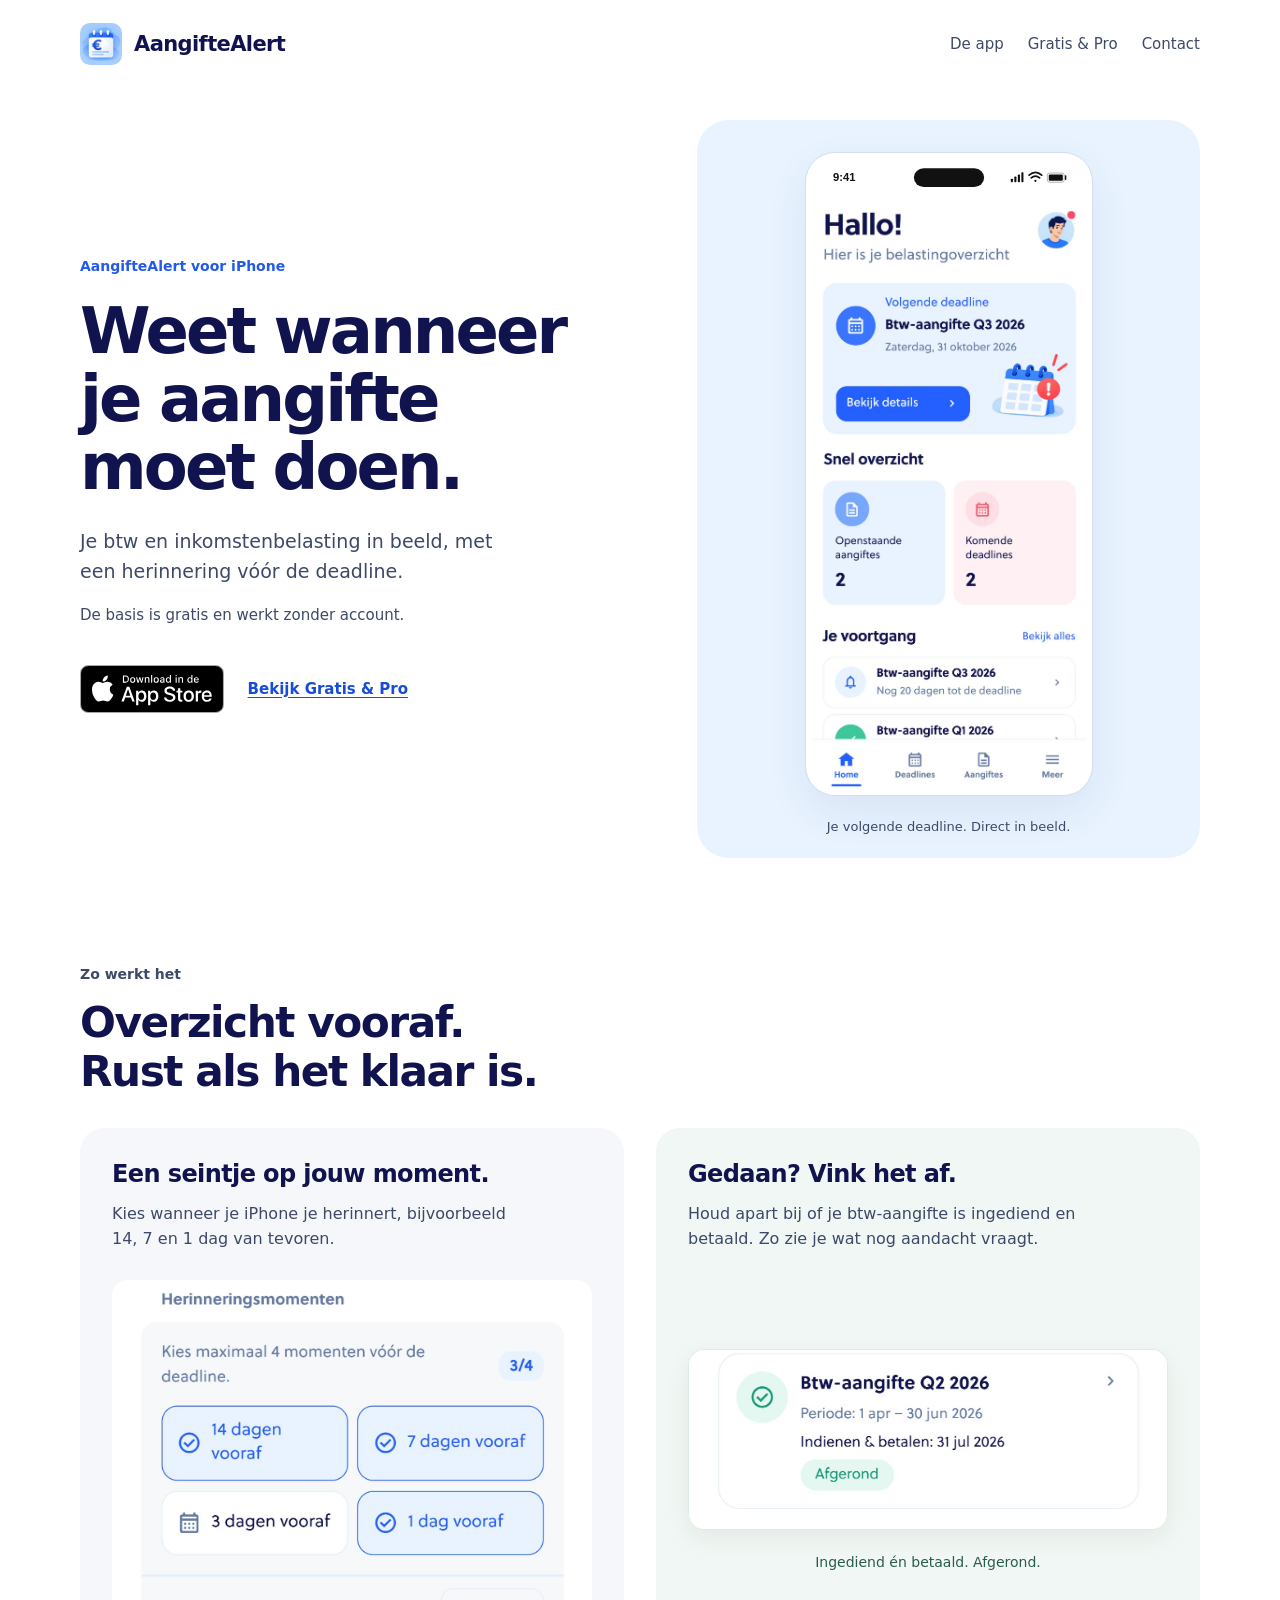
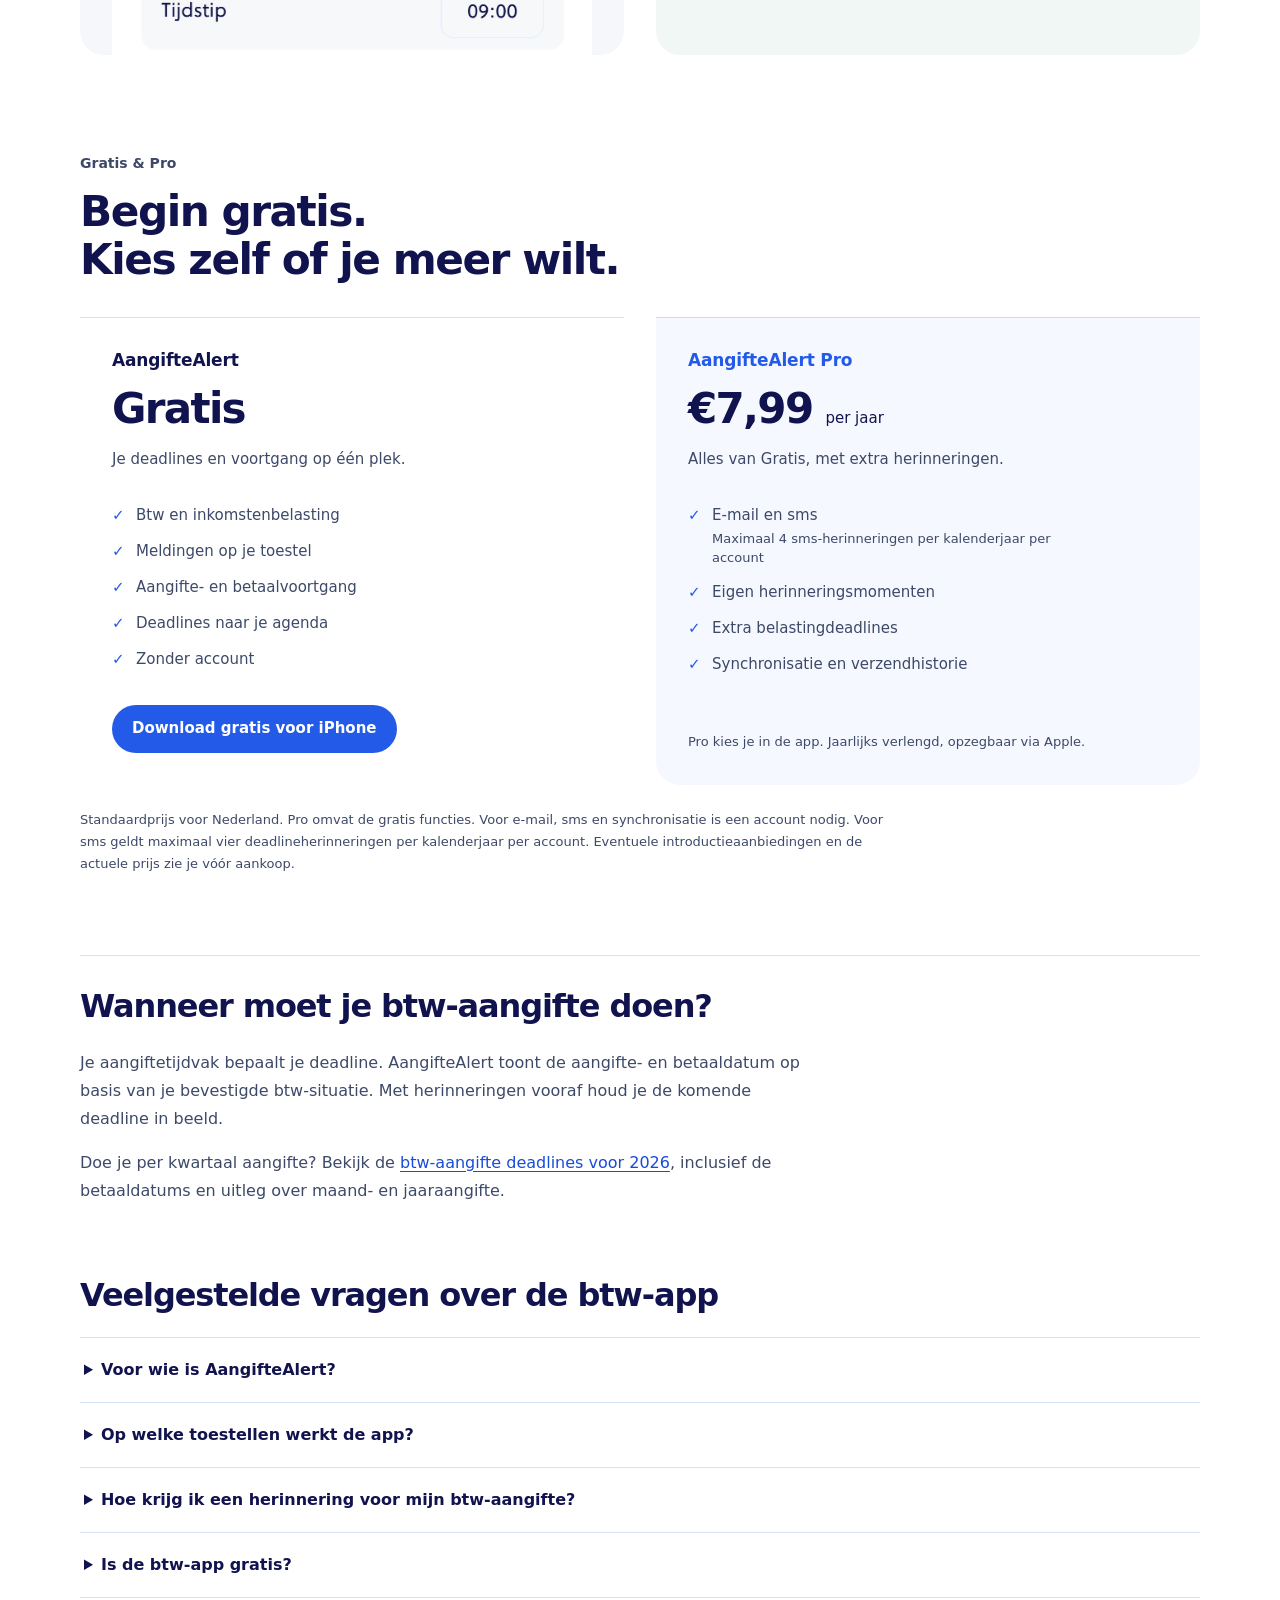
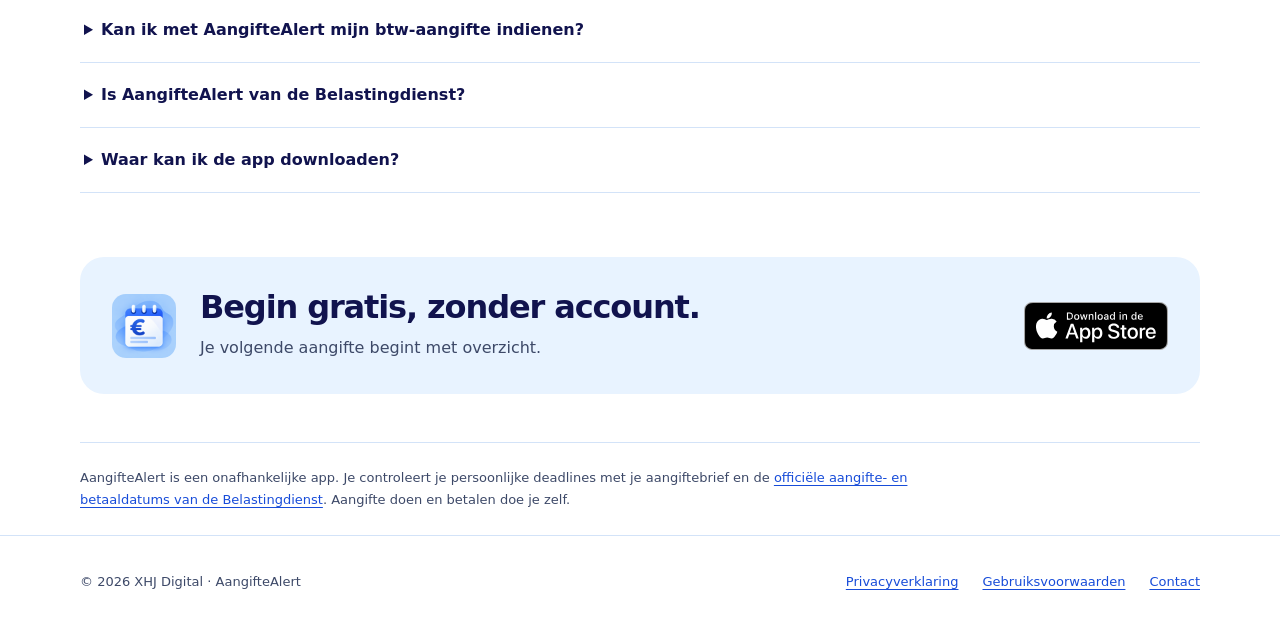
==== commit 1cec37d9: "Show the complete iPhone screenshot in the homepage hero" ====
--- a/index.html
+++ b/index.html
@@ -20,7 +20,7 @@
   <link rel="icon" href="assets/app-icon-small.png?v=20261018" type="image/png">
   <link rel="apple-touch-icon" href="assets/app-icon-small.png">
   <link rel="stylesheet" href="styles.css?v=20261011-1">
-  <link rel="stylesheet" href="home.css?v=20261018-3">
+  <link rel="stylesheet" href="home.css?v=20261018-4">
   <script type="application/ld+json">
   {
     "@context": "https://schema.org",
--- a/home.css
+++ b/home.css
@@ -24,7 +24,7 @@
 .hero-screen { width:min(100%,18rem); margin:0; padding:.375rem; border:1px solid #d4deed; background:white; border-radius:1.875rem; box-shadow:0 1rem 2.5rem #193f7914; overflow:hidden; }
 .status-bar-defs { position:absolute; overflow:hidden; }
 .app-status-bar { display:block; width:100%; height:auto; background:white; }
-.screen-viewport { aspect-ratio:.68; overflow:hidden; border-radius:0 0 1.5rem 1.5rem; }
+.screen-viewport { overflow:hidden; border-radius:0 0 1.5rem 1.5rem; }
 .hero-screen img { display:block; width:100%; height:auto; }
 .preview-caption { margin:1.25rem 0 0; font-size:.8125rem; font-weight:500; }
 .section-heading { margin-bottom:2rem; }
@@ -100,7 +100,6 @@
   .hero-reassurance { font-size:.875rem; margin-bottom:1rem; }
   .hero-preview { padding:1.5rem 1.5rem 1rem; }
   .hero-screen { width:16rem; }
-  .screen-viewport { aspect-ratio:1.08; }
   .app-gallery,.pricing { padding:0 0 3.5rem; }
   .gallery-grid,.plans { gap:1.25rem; }
   .gallery-panel h3 { font-size:1.25rem; }
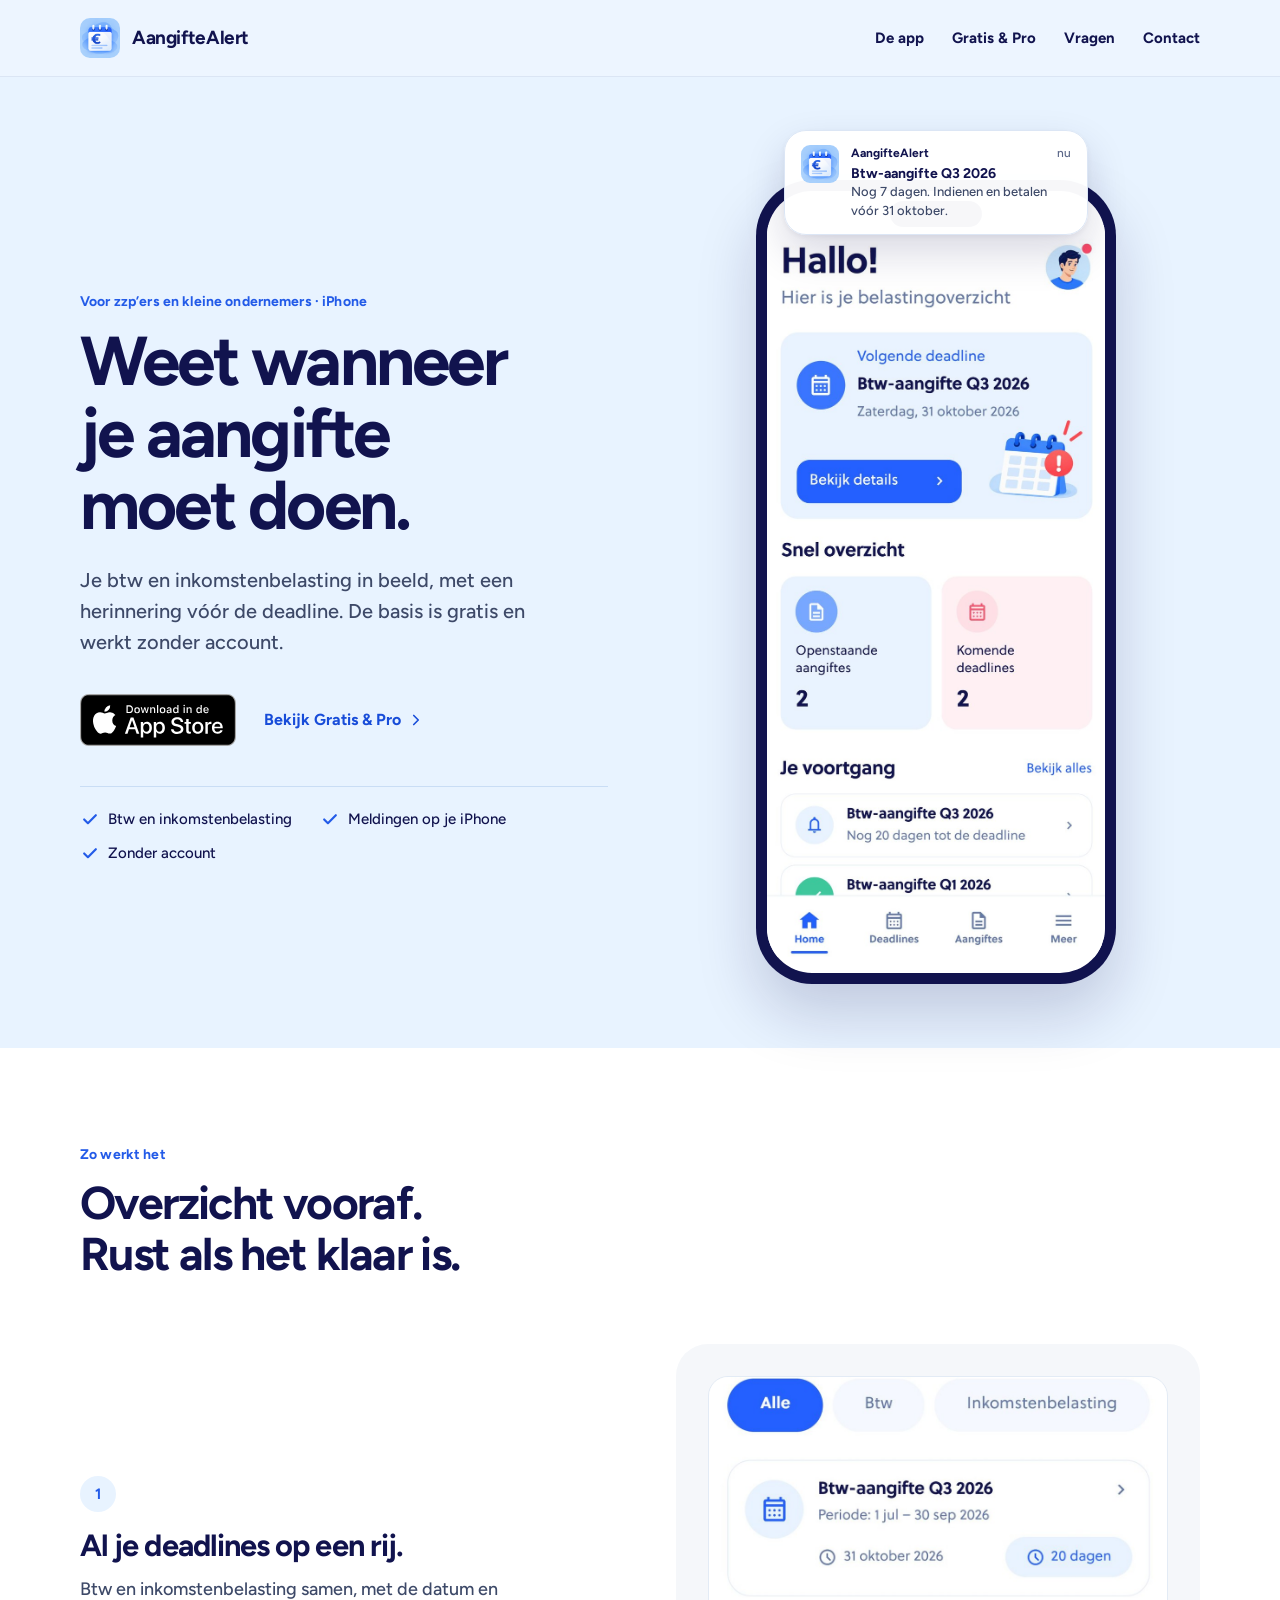
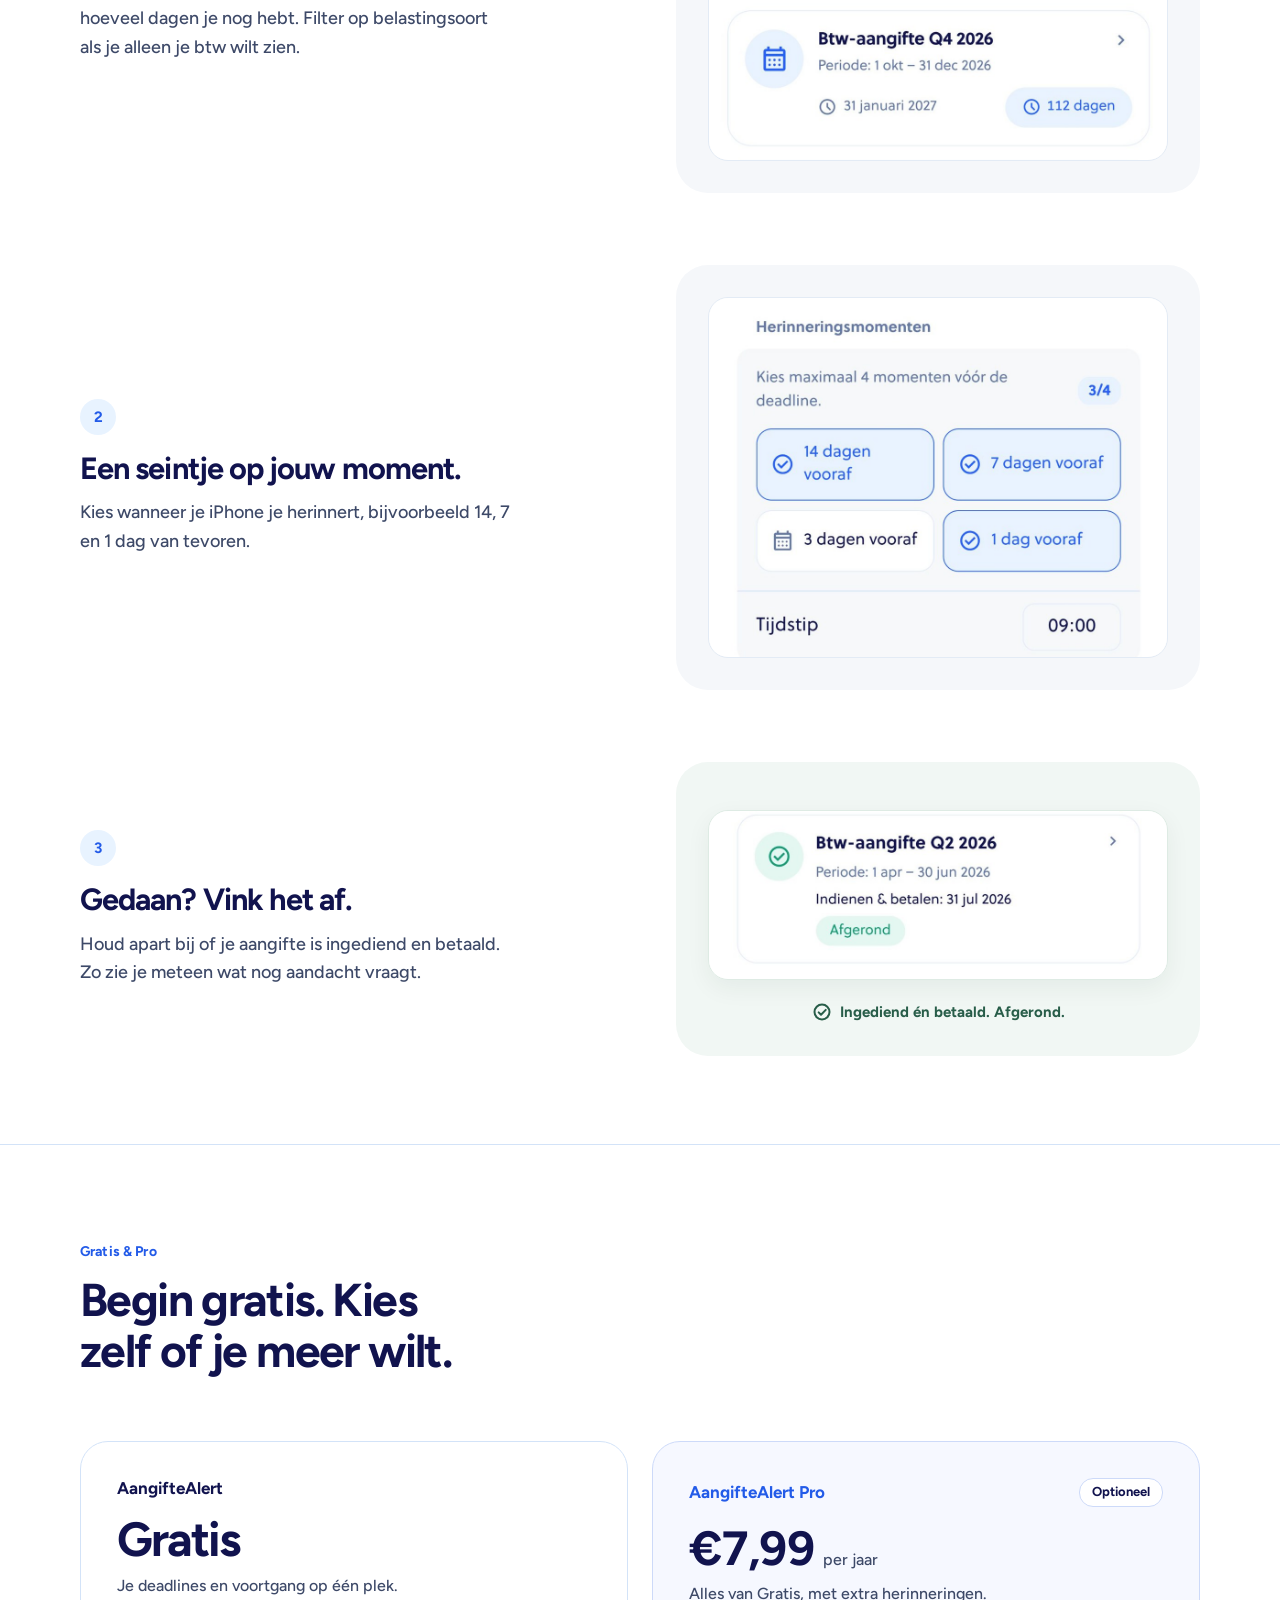
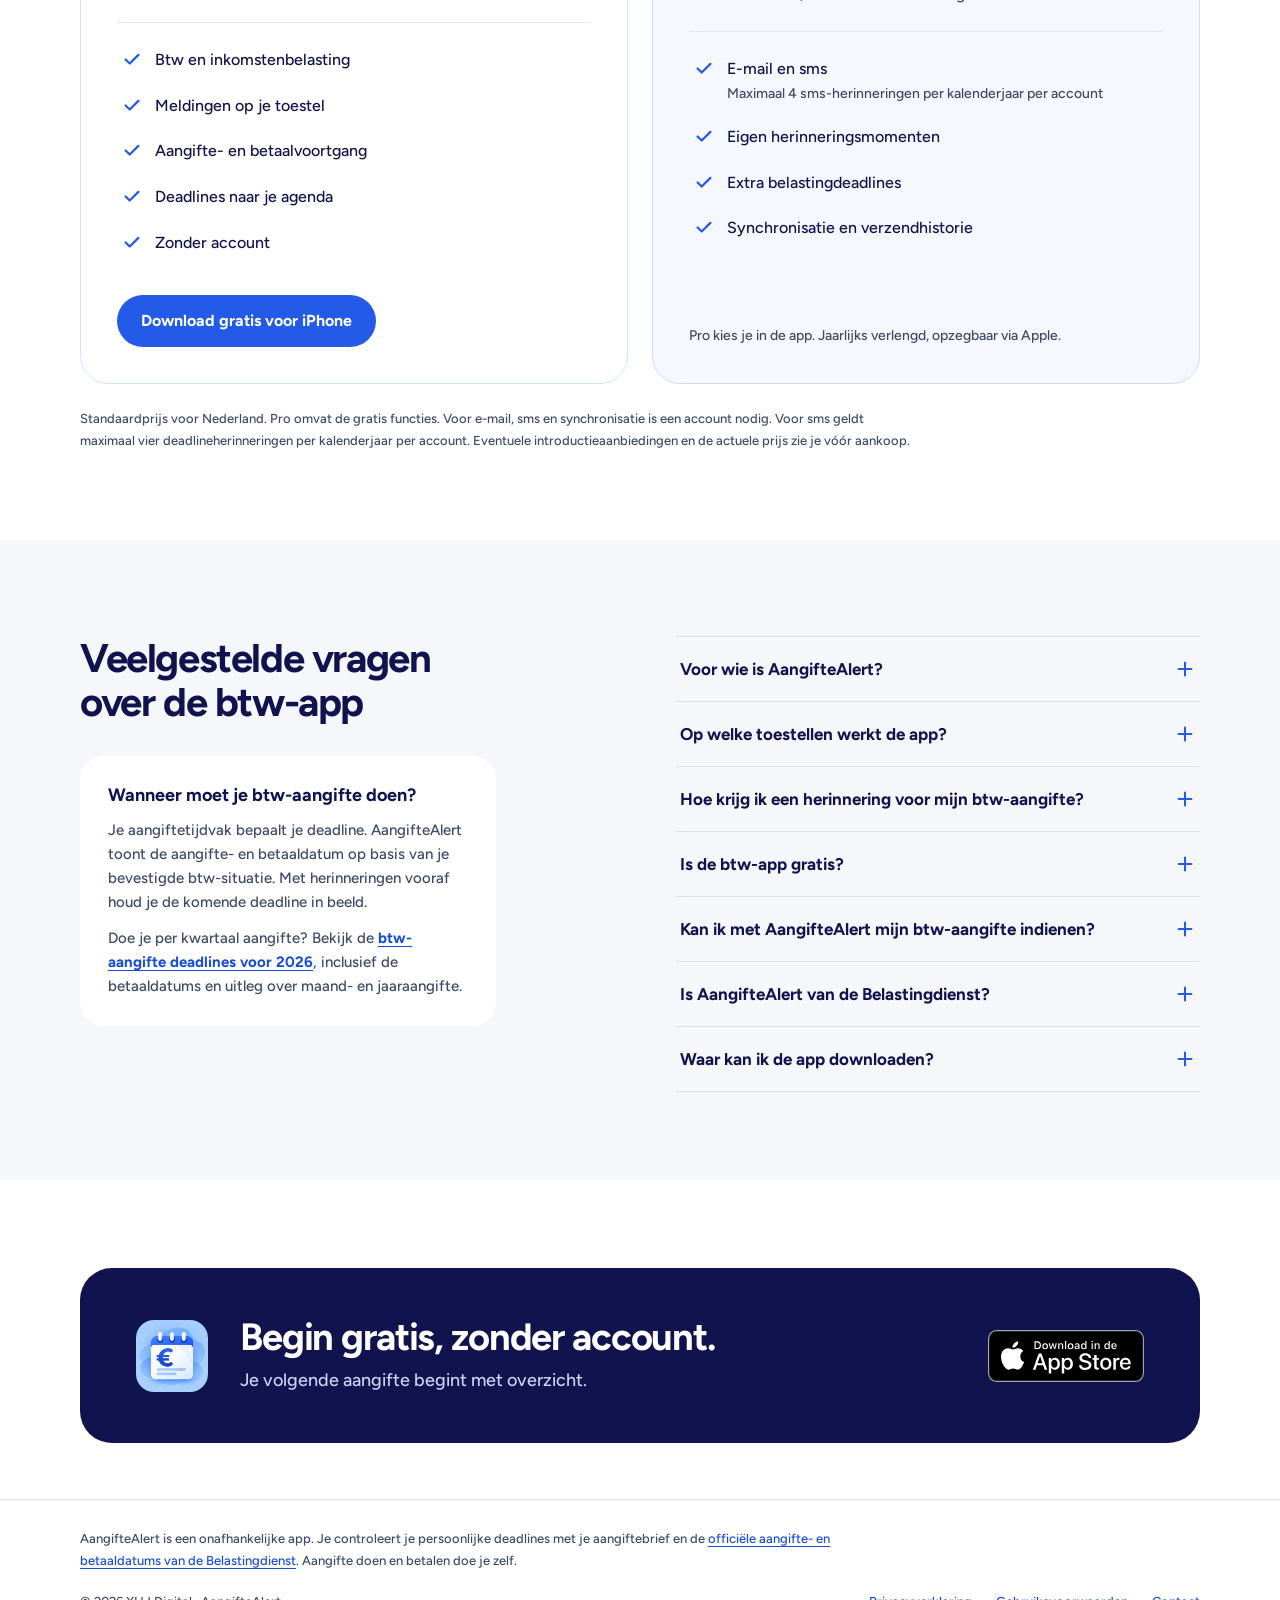
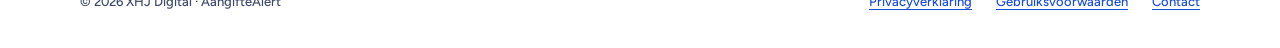
==== commit 88b72f76: "Redesign homepage with Figtree, larger product details and CSS motion" ====
--- a/index.html
+++ b/index.html
@@ -19,8 +19,10 @@
   <title>Btw-app voor zzp: aangifteherinneringen | AangifteAlert</title>
   <link rel="icon" href="assets/app-icon-small.png?v=20261018" type="image/png">
   <link rel="apple-touch-icon" href="assets/app-icon-small.png">
+  <link rel="preload" href="assets/fonts/figtree-bold.woff2" as="font" type="font/woff2" crossorigin>
+  <link rel="preload" href="assets/fonts/figtree-medium.woff2" as="font" type="font/woff2" crossorigin>
   <link rel="stylesheet" href="styles.css?v=20261011-1">
-  <link rel="stylesheet" href="home.css?v=20261018-4">
+  <link rel="stylesheet" href="home.css?v=20261018-5">
   <script type="application/ld+json">
   {
     "@context": "https://schema.org",
@@ -124,76 +126,136 @@
   </script>
 </head>
 <body class="landing">
-  <svg class="status-bar-defs" xmlns="http://www.w3.org/2000/svg" aria-hidden="true" width="0" height="0"><defs><symbol id="app-status-bar" viewBox="0 0 390 52">
-    <text x="30" y="32" fill="#111" font-family="Arial,sans-serif" font-size="16" font-weight="700">9:41</text>
-    <rect x="145" y="13" width="100" height="27" rx="14" fill="#111"/>
-    <g fill="#111"><rect x="283" y="28" width="3" height="5" rx="1"/><rect x="288" y="25" width="3" height="8" rx="1"/><rect x="293" y="22" width="3" height="11" rx="1"/><rect x="298" y="19" width="3" height="14" rx="1"/></g>
-    <g fill="none" stroke="#111" stroke-width="2.4" stroke-linecap="round"><path d="M309 23 Q318 15 327 23"/><path d="M312 27 Q318 22 324 27"/></g><circle cx="318" cy="31" r="1.6" fill="#111"/>
-    <rect x="335" y="20" width="24" height="13" rx="3" fill="none" stroke="#111" stroke-opacity=".45"/><rect x="337" y="22" width="20" height="9" rx="1.5" fill="#111"/><path d="M361 24v5" stroke="#111" stroke-width="2" stroke-linecap="round"/>
-  </symbol></defs></svg>
   <a class="skip" href="#inhoud">Ga naar inhoud</a>
-  <header class="header"><div class="wrap">
-    <a class="brand" href="./" aria-label="AangifteAlert home"><img src="assets/app-icon-small.png?v=20261018" width="42" height="42" alt="">AangifteAlert</a>
-    <nav aria-label="Hoofdnavigatie"><a href="#zo-werkt-het">De app</a><a href="#prijzen">Gratis &amp; Pro</a><a href="mailto:xhjdigital@gmail.com">Contact</a></nav>
+  <header class="site-header"><div class="wrap">
+    <a class="brand" href="./" aria-label="AangifteAlert home"><img src="assets/app-icon-256.png" width="40" height="40" alt="">AangifteAlert</a>
+    <nav class="site-nav" aria-label="Hoofdnavigatie"><a href="#zo-werkt-het">De app</a><a href="#prijzen">Gratis &amp; Pro</a><a class="nav-optional" href="#vragen">Vragen</a><a class="nav-contact" href="mailto:xhjdigital@gmail.com">Contact</a></nav>
   </div></header>
 
   <main id="inhoud">
-    <section class="hero wrap" aria-labelledby="hero-title">
-      <div class="hero-copy">
-        <p class="availability">AangifteAlert voor iPhone</p>
-        <h1 id="hero-title">Weet wanneer je aangifte moet doen.</h1>
-        <p class="hero-description">Je btw en inkomstenbelasting in beeld, met een herinnering vóór de deadline.</p>
-        <p class="hero-reassurance">De basis is gratis en werkt zonder account.</p>
-        <div class="hero-actions">
-          <a class="app-store-badge" href="https://apps.apple.com/nl/app/aangiftealert-btw-op-tijd/id6819453752" aria-label="Download AangifteAlert in de App Store"><img src="assets/download-on-the-app-store-nl.svg" width="144" height="48" alt="Download in de App Store"></a>
-          <a class="pricing-link" href="#prijzen">Bekijk Gratis &amp; Pro</a>
-        </div>
-      </div>
-
-      <div class="hero-preview">
-        <figure class="hero-screen"><svg class="app-status-bar" viewBox="0 0 390 52" aria-hidden="true" focusable="false"><use href="#app-status-bar"/></svg><div class="screen-viewport"><img src="assets/app-home-progress-hd.jpg" width="1170" height="2533" alt="Voorbeeld van het startscherm met de volgende btw-deadline" fetchpriority="high"></div></figure>
-        <p class="preview-caption">Je volgende deadline. Direct in beeld.</p>
-      </div>
-    </section>
-
-    <section id="zo-werkt-het" class="app-gallery wrap" aria-labelledby="gallery-title">
-      <div class="section-heading"><p class="eyebrow">Zo werkt het</p><h2 id="gallery-title">Overzicht vooraf.<br>Rust als het klaar is.</h2></div>
-      <div class="gallery-grid">
-        <figure class="gallery-panel gallery-reminders"><figcaption><h3>Een seintje op jouw moment.</h3><p>Kies wanneer je iPhone je herinnert, bijvoorbeeld 14, 7 en 1 dag van tevoren.</p></figcaption><div class="detail-window detail-reminders"><img src="assets/app-reminders-hd.jpg" width="1170" height="2533" alt="Detail van de herinneringskeuze: 14, 7 en 1 dag vooraf zijn geselecteerd" loading="lazy"></div></figure>
-        <figure class="gallery-panel gallery-filings"><figcaption><h3>Gedaan? Vink het af.</h3><p>Houd apart bij of je btw-aangifte is ingediend en betaald. Zo zie je wat nog aandacht vraagt.</p></figcaption><div class="completion-preview"><div class="detail-window detail-filings"><img src="assets/app-filings-done-hd.jpg" width="1170" height="2533" alt="Detail van een afgeronde btw-aangifte voor Q2, met groene vink en status Afgerond" loading="lazy"></div><p>Ingediend én betaald. Afgerond.</p></div></figure>
-      </div>
-    </section>
-
-    <section id="prijzen" class="pricing wrap" aria-labelledby="pricing-title">
-      <div class="section-heading"><p class="eyebrow">Gratis &amp; Pro</p><h2 id="pricing-title">Begin gratis.<br>Kies zelf of je meer wilt.</h2></div>
-      <div class="plans">
-        <article class="plan plan-free" aria-labelledby="free-title"><h3 id="free-title">AangifteAlert</h3><p class="price">Gratis</p><p class="plan-description">Je deadlines en voortgang op één plek.</p><ul><li>Btw en inkomstenbelasting</li><li>Meldingen op je toestel</li><li>Aangifte- en betaalvoortgang</li><li>Deadlines naar je agenda</li><li>Zonder account</li></ul><a class="button button-blue" href="https://apps.apple.com/nl/app/aangiftealert-btw-op-tijd/id6819453752">Download gratis voor iPhone</a></article>
-        <article class="plan plan-pro" aria-labelledby="pro-title"><h3 id="pro-title">AangifteAlert Pro</h3><p class="price">€7,99 <span>per jaar</span></p><p class="plan-description">Alles van Gratis, met extra herinneringen.</p><ul><li>E-mail en sms <span class="sms-limit">Maximaal 4 sms-herinneringen per kalenderjaar per account</span></li><li>Eigen herinneringsmomenten</li><li>Extra belastingdeadlines</li><li>Synchronisatie en verzendhistorie</li></ul><p class="plan-bottom">Pro kies je in de app. Jaarlijks verlengd, opzegbaar via Apple.</p></article>
-      </div>
-      <p class="pricing-note">Standaardprijs voor Nederland. Pro omvat de gratis functies. Voor e-mail, sms en synchronisatie is een account nodig. Voor sms geldt maximaal vier deadlineherinneringen per kalenderjaar per account. Eventuele introductieaanbiedingen en de actuele prijs zie je vóór aankoop.</p>
-    </section>
-
-    <section class="search-content wrap" aria-labelledby="deadline-title">
-      <h2 id="deadline-title">Wanneer moet je btw-aangifte doen?</h2>
-      <p>Je aangiftetijdvak bepaalt je deadline. AangifteAlert toont de aangifte- en betaaldatum op basis van je bevestigde btw-situatie. Met herinneringen vooraf houd je de komende deadline in beeld.</p>
-      <p>Doe je per kwartaal aangifte? Bekijk de <a href="btw-aangifte-deadline/">btw-aangifte deadlines voor 2026</a>, inclusief de betaaldatums en uitleg over maand- en jaaraangifte.</p>
-    </section>
-
-    <section id="vragen" class="faq wrap" aria-labelledby="faq-title">
-      <h2 id="faq-title">Veelgestelde vragen over de btw-app</h2>
-      <details><summary>Voor wie is AangifteAlert?</summary><p>AangifteAlert is bedoeld voor in Nederland gevestigde zzp’ers en kleine ondernemers die hun belastingdeadlines en aangiftevoortgang willen bijhouden. Je bevestigt zelf je aangiftetijdvak. Bij een eerste aangifte of bijzondere situatie controleer je de datums met je aangiftebrief.</p></details>
-      <details><summary>Op welke toestellen werkt de app?</summary><p>AangifteAlert is beschikbaar voor iPhone met iOS 16.4 of nieuwer. Je downloadt de app via de Nederlandse App Store.</p></details>
-      <details><summary>Hoe krijg ik een herinnering voor mijn btw-aangifte?</summary><p>Je kiest in de app herinneringsmomenten vóór je deadline en geeft toestemming voor meldingen op je iPhone. De gratis versie gebruikt meldingen op je toestel. Met Pro kun je ook e-mail- en sms-herinneringen instellen; daarvoor is een account nodig. Voor sms geldt maximaal vier deadlineherinneringen per kalenderjaar per account.</p></details>
-      <details><summary>Is de btw-app gratis?</summary><p>De basis is gratis en werkt zonder account. Je krijgt belastingdeadlines, standaardherinneringen, aangifte- en betaalvoortgang en agenda-export. AangifteAlert Pro is optioneel en kost standaard €7,99 per jaar in de Nederlandse App Store. Het abonnement wordt jaarlijks verlengd totdat je opzegt via Apple. Eventuele introductieaanbiedingen en de actuele prijs zie je vóór aankoop.</p></details>
-      <details><summary>Kan ik met AangifteAlert mijn btw-aangifte indienen?</summary><p>De app helpt je plannen en onthouden. Je dient je aangifte zelf in via Mijn Belastingdienst Zakelijk of je eigen aangiftesoftware en betaalt zelf de btw. Daarna kun je in AangifteAlert apart afvinken dat je hebt ingediend en betaald.</p></details>
-      <details><summary>Is AangifteAlert van de Belastingdienst?</summary><p>AangifteAlert is een onafhankelijke app van XHJ Digital en is niet verbonden aan of goedgekeurd door de Belastingdienst. Je aangiftebrief en de officiële portalen zijn altijd leidend voor jouw persoonlijke deadlines.</p></details>
-      <details><summary>Waar kan ik de app downloaden?</summary><p>AangifteAlert is beschikbaar voor iPhone. <a href="https://apps.apple.com/nl/app/aangiftealert-btw-op-tijd/id6819453752">Download AangifteAlert in de App Store</a>. De basisfuncties zijn gratis; Pro is optioneel.</p></details>
-    </section>
-
-    <section class="download-section wrap" aria-labelledby="download-title"><img class="download-icon" src="assets/app-icon-small.png?v=20261018" width="64" height="64" alt="" loading="lazy"><div><h2 id="download-title">Begin gratis, zonder account.</h2><p>Je volgende aangifte begint met overzicht.</p></div><a class="app-store-badge" href="https://apps.apple.com/nl/app/aangiftealert-btw-op-tijd/id6819453752" aria-label="Download AangifteAlert in de App Store"><img src="assets/download-on-the-app-store-nl.svg" width="144" height="48" alt="Download in de App Store" loading="lazy"></a></section>
+    <section class="hero" aria-labelledby="hero-title">
+      <div class="wrap hero-grid">
+        <div class="hero-copy">
+          <p class="eyebrow enter" style="--d:0ms">Voor zzp’ers en kleine ondernemers · iPhone</p>
+          <h1 id="hero-title" class="enter" style="--d:70ms">Weet wanneer je aangifte moet doen.</h1>
+          <p class="hero-description enter" style="--d:140ms">Je btw en inkomstenbelasting in beeld, met een herinnering vóór de deadline. De basis is gratis en werkt zonder account.</p>
+          <div class="hero-actions enter" style="--d:210ms">
+            <a class="app-store-badge" href="https://apps.apple.com/nl/app/aangiftealert-btw-op-tijd/id6819453752" aria-label="Download AangifteAlert in de App Store"><img src="assets/download-on-the-app-store-nl.svg" width="156" height="52" alt="Download in de App Store"></a>
+            <a class="arrow-link" href="#prijzen">Bekijk Gratis &amp; Pro <svg width="18" height="18" viewBox="0 0 24 24" fill="none" stroke="currentColor" stroke-width="2.2" stroke-linecap="round" stroke-linejoin="round" aria-hidden="true"><path d="M9 6l6 6-6 6"/></svg></a>
+          </div>
+          <ul class="hero-facts enter" style="--d:280ms">
+            <li><svg width="20" height="20" viewBox="0 0 24 24" fill="none" stroke="#235BE8" stroke-width="2.6" stroke-linecap="round" stroke-linejoin="round" aria-hidden="true"><path d="M5 12.5l4.5 4.5L19 7.5"/></svg>Btw en inkomstenbelasting</li>
+            <li><svg width="20" height="20" viewBox="0 0 24 24" fill="none" stroke="#235BE8" stroke-width="2.6" stroke-linecap="round" stroke-linejoin="round" aria-hidden="true"><path d="M5 12.5l4.5 4.5L19 7.5"/></svg>Meldingen op je iPhone</li>
+            <li><svg width="20" height="20" viewBox="0 0 24 24" fill="none" stroke="#235BE8" stroke-width="2.6" stroke-linecap="round" stroke-linejoin="round" aria-hidden="true"><path d="M5 12.5l4.5 4.5L19 7.5"/></svg>Zonder account</li>
+          </ul>
+        </div>
+
+        <figure class="hero-device">
+          <div class="device-stage">
+            <div class="notification" aria-hidden="true">
+              <img src="assets/app-icon-256.png" width="38" height="38" alt="">
+              <div>
+                <p class="notification-meta"><strong>AangifteAlert</strong><span>nu</span></p>
+                <p class="notification-title">Btw-aangifte Q3 2026</p>
+                <p class="notification-body">Nog 7 dagen. Indienen en betalen vóór 31 oktober.</p>
+              </div>
+            </div>
+            <div class="device"><div class="device-screen"><img src="assets/hero-home.jpg" width="780" height="1689" alt="Startscherm van AangifteAlert met de volgende btw-deadline, snel overzicht en voortgang" fetchpriority="high"></div></div>
+          </div>
+        </figure>
+      </div>
+    </section>
+
+    <section id="zo-werkt-het" class="section" aria-labelledby="how-title">
+      <div class="wrap">
+        <div class="section-heading reveal"><p class="eyebrow">Zo werkt het</p><h2 id="how-title">Overzicht vooraf. Rust als het klaar is.</h2></div>
+        <div class="features">
+          <div class="feature">
+            <div class="feature-copy reveal"><p class="step" aria-hidden="true">1</p><h3>Al je deadlines op een rij.</h3><p>Btw en inkomstenbelasting samen, met de datum en hoeveel dagen je nog hebt. Filter op belastingsoort als je alleen je btw wilt zien.</p></div>
+            <figure class="shot reveal"><img src="assets/detail-deadlines.jpg" width="1000" height="838" alt="Deadlinelijst met Btw-aangifte Q3 2026 over 20 dagen en Q4 2026 over 112 dagen" loading="lazy" decoding="async"></figure>
+          </div>
+          <div class="feature">
+            <div class="feature-copy reveal"><p class="step" aria-hidden="true">2</p><h3>Een seintje op jouw moment.</h3><p>Kies wanneer je iPhone je herinnert, bijvoorbeeld 14, 7 en 1 dag van tevoren.</p></div>
+            <figure class="shot reveal"><img src="assets/detail-reminders.jpg" width="1000" height="782" alt="Herinneringsmomenten: 14 dagen, 7 dagen en 1 dag vooraf zijn geselecteerd, tijdstip 09:00" loading="lazy" decoding="async"></figure>
+          </div>
+          <div class="feature">
+            <div class="feature-copy reveal"><p class="step" aria-hidden="true">3</p><h3>Gedaan? Vink het af.</h3><p>Houd apart bij of je aangifte is ingediend en betaald. Zo zie je meteen wat nog aandacht vraagt.</p></div>
+            <figure class="shot shot-done reveal"><img src="assets/detail-filings.jpg" width="1000" height="368" alt="Btw-aangifte Q2 2026 met groene vink en status Afgerond" loading="lazy" decoding="async"><figcaption><svg width="20" height="20" viewBox="0 0 24 24" fill="none" stroke="#285D49" stroke-width="2.4" stroke-linecap="round" stroke-linejoin="round" aria-hidden="true"><circle cx="12" cy="12" r="9"/><path class="draw" d="M8 12.5l2.8 2.8L16.5 9.5"/></svg>Ingediend én betaald. Afgerond.</figcaption></figure>
+          </div>
+        </div>
+      </div>
+    </section>
+
+    <section id="prijzen" class="section" aria-labelledby="pricing-title">
+      <div class="wrap">
+        <div class="section-heading reveal"><p class="eyebrow">Gratis &amp; Pro</p><h2 id="pricing-title">Begin gratis. Kies zelf of je meer wilt.</h2></div>
+        <div class="plans">
+          <article class="plan reveal" aria-labelledby="free-title">
+            <div class="plan-head"><h3 id="free-title">AangifteAlert</h3></div>
+            <p class="price">Gratis</p>
+            <p class="plan-description">Je deadlines en voortgang op één plek.</p>
+            <ul class="checks">
+              <li><svg width="22" height="22" viewBox="0 0 24 24" fill="none" stroke="#235BE8" stroke-width="2.4" stroke-linecap="round" stroke-linejoin="round" aria-hidden="true"><path d="M5 12.5l4.5 4.5L19 7.5"/></svg>Btw en inkomstenbelasting</li>
+              <li><svg width="22" height="22" viewBox="0 0 24 24" fill="none" stroke="#235BE8" stroke-width="2.4" stroke-linecap="round" stroke-linejoin="round" aria-hidden="true"><path d="M5 12.5l4.5 4.5L19 7.5"/></svg>Meldingen op je toestel</li>
+              <li><svg width="22" height="22" viewBox="0 0 24 24" fill="none" stroke="#235BE8" stroke-width="2.4" stroke-linecap="round" stroke-linejoin="round" aria-hidden="true"><path d="M5 12.5l4.5 4.5L19 7.5"/></svg>Aangifte- en betaalvoortgang</li>
+              <li><svg width="22" height="22" viewBox="0 0 24 24" fill="none" stroke="#235BE8" stroke-width="2.4" stroke-linecap="round" stroke-linejoin="round" aria-hidden="true"><path d="M5 12.5l4.5 4.5L19 7.5"/></svg>Deadlines naar je agenda</li>
+              <li><svg width="22" height="22" viewBox="0 0 24 24" fill="none" stroke="#235BE8" stroke-width="2.4" stroke-linecap="round" stroke-linejoin="round" aria-hidden="true"><path d="M5 12.5l4.5 4.5L19 7.5"/></svg>Zonder account</li>
+            </ul>
+            <a class="button button-blue" href="https://apps.apple.com/nl/app/aangiftealert-btw-op-tijd/id6819453752">Download gratis voor iPhone</a>
+          </article>
+          <article class="plan plan-pro reveal" aria-labelledby="pro-title">
+            <div class="plan-head"><h3 id="pro-title">AangifteAlert Pro</h3><p class="plan-badge">Optioneel</p></div>
+            <p class="price">€7,99 <span>per jaar</span></p>
+            <p class="plan-description">Alles van Gratis, met extra herinneringen.</p>
+            <ul class="checks">
+              <li><svg width="22" height="22" viewBox="0 0 24 24" fill="none" stroke="#235BE8" stroke-width="2.4" stroke-linecap="round" stroke-linejoin="round" aria-hidden="true"><path d="M5 12.5l4.5 4.5L19 7.5"/></svg><span>E-mail en sms<span class="sms-limit">Maximaal 4 sms-herinneringen per kalenderjaar per account</span></span></li>
+              <li><svg width="22" height="22" viewBox="0 0 24 24" fill="none" stroke="#235BE8" stroke-width="2.4" stroke-linecap="round" stroke-linejoin="round" aria-hidden="true"><path d="M5 12.5l4.5 4.5L19 7.5"/></svg>Eigen herinneringsmomenten</li>
+              <li><svg width="22" height="22" viewBox="0 0 24 24" fill="none" stroke="#235BE8" stroke-width="2.4" stroke-linecap="round" stroke-linejoin="round" aria-hidden="true"><path d="M5 12.5l4.5 4.5L19 7.5"/></svg>Extra belastingdeadlines</li>
+              <li><svg width="22" height="22" viewBox="0 0 24 24" fill="none" stroke="#235BE8" stroke-width="2.4" stroke-linecap="round" stroke-linejoin="round" aria-hidden="true"><path d="M5 12.5l4.5 4.5L19 7.5"/></svg>Synchronisatie en verzendhistorie</li>
+            </ul>
+            <p class="plan-bottom">Pro kies je in de app. Jaarlijks verlengd, opzegbaar via Apple.</p>
+          </article>
+        </div>
+        <p class="pricing-note">Standaardprijs voor Nederland. Pro omvat de gratis functies. Voor e-mail, sms en synchronisatie is een account nodig. Voor sms geldt maximaal vier deadlineherinneringen per kalenderjaar per account. Eventuele introductieaanbiedingen en de actuele prijs zie je vóór aankoop.</p>
+      </div>
+    </section>
+
+    <section id="vragen" class="section faq" aria-labelledby="faq-title">
+      <div class="wrap faq-grid">
+        <div class="faq-intro reveal">
+          <h2 id="faq-title">Veelgestelde vragen over de btw-app</h2>
+          <div class="deadline-card">
+            <h3>Wanneer moet je btw-aangifte doen?</h3>
+            <p>Je aangiftetijdvak bepaalt je deadline. AangifteAlert toont de aangifte- en betaaldatum op basis van je bevestigde btw-situatie. Met herinneringen vooraf houd je de komende deadline in beeld.</p>
+            <p>Doe je per kwartaal aangifte? Bekijk de <a href="btw-aangifte-deadline/">btw-aangifte deadlines voor 2026</a>, inclusief de betaaldatums en uitleg over maand- en jaaraangifte.</p>
+          </div>
+        </div>
+        <div class="faq-list reveal">
+          <details><summary>Voor wie is AangifteAlert?<svg width="22" height="22" viewBox="0 0 24 24" fill="none" stroke="#235BE8" stroke-width="2.2" stroke-linecap="round" aria-hidden="true"><path d="M12 5v14M5 12h14"/></svg></summary><p>AangifteAlert is bedoeld voor in Nederland gevestigde zzp’ers en kleine ondernemers die hun belastingdeadlines en aangiftevoortgang willen bijhouden. Je bevestigt zelf je aangiftetijdvak. Bij een eerste aangifte of bijzondere situatie controleer je de datums met je aangiftebrief.</p></details>
+          <details><summary>Op welke toestellen werkt de app?<svg width="22" height="22" viewBox="0 0 24 24" fill="none" stroke="#235BE8" stroke-width="2.2" stroke-linecap="round" aria-hidden="true"><path d="M12 5v14M5 12h14"/></svg></summary><p>AangifteAlert is beschikbaar voor iPhone met iOS 16.4 of nieuwer. Je downloadt de app via de Nederlandse App Store.</p></details>
+          <details><summary>Hoe krijg ik een herinnering voor mijn btw-aangifte?<svg width="22" height="22" viewBox="0 0 24 24" fill="none" stroke="#235BE8" stroke-width="2.2" stroke-linecap="round" aria-hidden="true"><path d="M12 5v14M5 12h14"/></svg></summary><p>Je kiest in de app herinneringsmomenten vóór je deadline en geeft toestemming voor meldingen op je iPhone. De gratis versie gebruikt meldingen op je toestel. Met Pro kun je ook e-mail- en sms-herinneringen instellen; daarvoor is een account nodig. Voor sms geldt maximaal vier deadlineherinneringen per kalenderjaar per account.</p></details>
+          <details><summary>Is de btw-app gratis?<svg width="22" height="22" viewBox="0 0 24 24" fill="none" stroke="#235BE8" stroke-width="2.2" stroke-linecap="round" aria-hidden="true"><path d="M12 5v14M5 12h14"/></svg></summary><p>De basis is gratis en werkt zonder account. Je krijgt belastingdeadlines, standaardherinneringen, aangifte- en betaalvoortgang en agenda-export. AangifteAlert Pro is optioneel en kost standaard €7,99 per jaar in de Nederlandse App Store. Het abonnement wordt jaarlijks verlengd totdat je opzegt via Apple. Eventuele introductieaanbiedingen en de actuele prijs zie je vóór aankoop.</p></details>
+          <details><summary>Kan ik met AangifteAlert mijn btw-aangifte indienen?<svg width="22" height="22" viewBox="0 0 24 24" fill="none" stroke="#235BE8" stroke-width="2.2" stroke-linecap="round" aria-hidden="true"><path d="M12 5v14M5 12h14"/></svg></summary><p>De app helpt je plannen en onthouden. Je dient je aangifte zelf in via Mijn Belastingdienst Zakelijk of je eigen aangiftesoftware en betaalt zelf de btw. Daarna kun je in AangifteAlert apart afvinken dat je hebt ingediend en betaald.</p></details>
+          <details><summary>Is AangifteAlert van de Belastingdienst?<svg width="22" height="22" viewBox="0 0 24 24" fill="none" stroke="#235BE8" stroke-width="2.2" stroke-linecap="round" aria-hidden="true"><path d="M12 5v14M5 12h14"/></svg></summary><p>AangifteAlert is een onafhankelijke app van XHJ Digital en is niet verbonden aan of goedgekeurd door de Belastingdienst. Je aangiftebrief en de officiële portalen zijn altijd leidend voor jouw persoonlijke deadlines.</p></details>
+          <details><summary>Waar kan ik de app downloaden?<svg width="22" height="22" viewBox="0 0 24 24" fill="none" stroke="#235BE8" stroke-width="2.2" stroke-linecap="round" aria-hidden="true"><path d="M12 5v14M5 12h14"/></svg></summary><p>AangifteAlert is beschikbaar voor iPhone. <a href="https://apps.apple.com/nl/app/aangiftealert-btw-op-tijd/id6819453752">Download AangifteAlert in de App Store</a>. De basisfuncties zijn gratis; Pro is optioneel.</p></details>
+        </div>
+      </div>
+    </section>
+
+    <section class="download" aria-labelledby="download-title">
+      <div class="wrap">
+        <div class="download-band reveal">
+          <img src="assets/app-icon-256.png" width="72" height="72" alt="" loading="lazy" decoding="async">
+          <div><h2 id="download-title">Begin gratis, zonder account.</h2><p>Je volgende aangifte begint met overzicht.</p></div>
+          <a class="app-store-badge" href="https://apps.apple.com/nl/app/aangiftealert-btw-op-tijd/id6819453752" aria-label="Download AangifteAlert in de App Store"><img src="assets/download-on-the-app-store-nl.svg" width="156" height="52" alt="Download in de App Store" loading="lazy"></a>
+        </div>
+      </div>
+    </section>
+  </main>
+
+  <footer class="footer">
     <div class="wrap responsibility"><p>AangifteAlert is een onafhankelijke app. Je controleert je persoonlijke deadlines met je aangiftebrief en de <a href="https://www.belastingdienst.nl/wps/wcm/connect/nl/btw/content/uiterste-aangifte-en-betaaldatums">officiële aangifte- en betaaldatums van de Belastingdienst</a>. Aangifte doen en betalen doe je zelf.</p></div>
-  </main>
-
-  <footer class="footer"><div class="wrap"><p>© 2026 XHJ Digital · AangifteAlert</p><div class="footer-links"><a href="privacy/">Privacyverklaring</a><a href="terms/">Gebruiksvoorwaarden</a><a href="mailto:xhjdigital@gmail.com">Contact</a></div></div></footer>
+    <div class="wrap footer-bar"><p>© 2026 XHJ Digital · AangifteAlert</p><div class="footer-links"><a href="privacy/">Privacyverklaring</a><a href="terms/">Gebruiksvoorwaarden</a><a href="mailto:xhjdigital@gmail.com">Contact</a></div></div>
+  </footer>
 </body>
 </html>
--- a/home.css
+++ b/home.css
@@ -1,140 +1,221 @@
-.landing { --quiet:#f5f7fa; font-optical-sizing:auto; }
-.landing .header { border:0; }
-.landing .header .wrap { min-height:5.5rem; }
-.landing :where(h1,h2,h3,p,figure) { margin-top:0; }
-.landing :where(h1,h2,h3) { text-wrap:balance; }
-.landing nav a:hover { color:var(--blue); }
-.landing section { scroll-margin-top:2rem; }
-.hero { display:grid; grid-template-columns:1.1fr 1fr; gap:4rem; align-items:center; padding:2rem 0 5rem; }
-.hero-copy,.hero-preview { min-width:0; }
-.availability,.eyebrow { font-size:.875rem; font-weight:600; margin-bottom:1.25rem; }
-.availability { color:var(--blue); }
-.hero h1 { max-width:14ch; font-size:clamp(2.75rem,5vw,4rem); line-height:1.06; letter-spacing:-.045em; margin-bottom:1.5rem; }
-.hero-description { max-width:27rem; font-size:1.1875rem; line-height:1.6; margin-bottom:1rem; }
-.hero-reassurance { font-size:.9375rem; margin-bottom:1.5rem; }
-.hero-actions { display:flex; align-items:center; flex-wrap:wrap; gap:1.5rem; }
-.app-store-badge { display:inline-flex; flex:none; padding:.75rem 0; border-radius:.25rem; }
-.app-store-badge img { display:block; width:auto; height:3rem; }
-.pricing-link { display:inline-flex; align-items:center; min-height:2.75rem; font-size:.9375rem; font-weight:600; }
-.button { min-height:3rem; padding:.75rem 1.25rem; display:inline-flex; justify-content:center; align-items:center; font-size:.9375rem; font-weight:600; line-height:1.4; border-radius:2rem; text-decoration:none; transition:transform 100ms ease-out,background-color 140ms ease-out; }
-.button-blue { background:var(--blue); color:white; }
+/* AangifteAlert homepage — redesign oktober 2026.
+   Fonts: Figtree Medium (500) en Bold (700), lokaal gehost zoals in de app. */
+@font-face { font-family:"Figtree"; font-style:normal; font-weight:500; font-display:swap; src:url("assets/fonts/figtree-medium.woff2") format("woff2"); }
+@font-face { font-family:"Figtree"; font-style:normal; font-weight:700; font-display:swap; src:url("assets/fonts/figtree-bold.woff2") format("woff2"); }
+
+.landing {
+  --quiet:#f5f7fa; --mint:#f1f7f4; --mint-line:#deebe4; --mint-text:#285d49;
+  --pro:#f6f8ff; --pro-line:#cddaf9; --soft-line:#e3ebf5; --muted:#5b6788;
+  --ease-out:cubic-bezier(0.23,1,0.32,1); --ease-drawer:cubic-bezier(0.32,0.72,0,1);
+  font-family:"Figtree",system-ui,-apple-system,BlinkMacSystemFont,"Segoe UI",sans-serif;
+  font-weight:500; font-size:1rem; line-height:1.6; color:var(--body);
+  -webkit-font-smoothing:antialiased; font-optical-sizing:auto;
+}
+.landing :where(h1,h2,h3,p,figure,ul) { margin-top:0; }
+.landing :where(h1,h2,h3) { color:var(--navy); font-weight:700; text-wrap:balance; }
+.landing p { text-wrap:pretty; }
+.landing :where(strong,b) { font-weight:700; }
+.landing section { scroll-margin-top:5.5rem; }
+.landing img { max-width:100%; }
+.landing .wrap { width:min(1120px,calc(100% - 48px)); }
+.eyebrow { margin:0 0 .75rem; font-size:.875rem; font-weight:700; letter-spacing:.01em; color:var(--blue); }
+
+/* Header — light translucent material, content scrolls underneath */
+.site-header { position:sticky; top:0; z-index:20; background:rgba(232,243,255,.78); -webkit-backdrop-filter:blur(20px) saturate(180%); backdrop-filter:blur(20px) saturate(180%); box-shadow:0 1px 0 rgba(17,19,78,.06); }
+.site-header .wrap { display:flex; flex-wrap:wrap; align-items:center; justify-content:space-between; gap:.5rem 1.5rem; padding-block:1rem; }
+.landing .brand { display:flex; align-items:center; gap:.75rem; min-height:2.75rem; font-size:1.1875rem; font-weight:700; letter-spacing:-.02em; color:var(--navy); text-decoration:none; }
+.landing .brand img { width:2.5rem; height:2.5rem; border-radius:.625rem; }
+.site-nav { display:flex; align-items:center; gap:1.75rem; }
+.site-nav a { display:inline-flex; align-items:center; min-height:2.75rem; padding:0; font-size:.9375rem; font-weight:700; color:var(--navy); text-decoration:none; box-shadow:none; }
+
+/* Buttons and links */
+.button { min-height:3.25rem; padding:.875rem 1.5rem; display:inline-flex; align-items:center; justify-content:center; font-size:1rem; font-weight:700; line-height:1.4; border-radius:1.625rem; text-decoration:none; }
+.button-blue { background:var(--blue); color:#fff; }
+.app-store-badge { display:inline-flex; flex:none; padding:.25rem 0; border-radius:.625rem; }
+.app-store-badge img { display:block; width:auto; height:3.25rem; }
+.arrow-link { display:inline-flex; align-items:center; gap:.375rem; min-height:2.75rem; font-weight:700; text-decoration:none; }
+.arrow-link svg { flex:none; }
+:where(.button,.app-store-badge) { transition:transform 160ms var(--ease-out),background-color 160ms ease; }
 :where(.button,.app-store-badge):active { transform:scale(.97); }
-@media(hover:hover) and (pointer:fine) { .button-blue:hover { background:#1645bd; } }
-.hero-preview { display:flex; flex-direction:column; align-items:center; padding:2rem 1.5rem 1.25rem; background:var(--wash); border-radius:2rem; }
-.hero-screen { width:min(100%,18rem); margin:0; padding:.375rem; border:1px solid #d4deed; background:white; border-radius:1.875rem; box-shadow:0 1rem 2.5rem #193f7914; overflow:hidden; }
-.status-bar-defs { position:absolute; overflow:hidden; }
-.app-status-bar { display:block; width:100%; height:auto; background:white; }
-.screen-viewport { overflow:hidden; border-radius:0 0 1.5rem 1.5rem; }
-.hero-screen img { display:block; width:100%; height:auto; }
-.preview-caption { margin:1.25rem 0 0; font-size:.8125rem; font-weight:500; }
-.section-heading { margin-bottom:2rem; }
-.eyebrow { margin-bottom:.75rem; }
-.landing h2 { font-size:clamp(1.875rem,3.3vw,2.75rem); line-height:1.15; letter-spacing:-.035em; margin-bottom:0; }
-.app-gallery { padding:1.5rem 0 5rem; }
-.gallery-grid { display:grid; grid-template-columns:1fr 1fr; gap:2rem; }
-.gallery-panel { min-width:0; margin:0; padding:2rem 2rem 0; border-radius:1.5rem; overflow:hidden; background:var(--quiet); }
-.gallery-panel h3 { font-size:1.5rem; line-height:1.2; letter-spacing:-.025em; margin-bottom:.75rem; }
-.gallery-panel figcaption p { max-width:26rem; font-size:1rem; line-height:1.6; margin-bottom:1.75rem; }
-.detail-window { overflow:hidden; background:white; border-radius:1rem; }
-.detail-window img { display:block; width:100%; height:auto; }
-.detail-reminders { aspect-ratio:1.28; border-radius:1rem 1rem 0 0; }
-/* Reveal the chosen moments from the unmodified app screenshot. */
-.detail-reminders img { transform:translateY(-20%); }
-.gallery-filings { background:#f1f7f4; display:flex; flex-direction:column; }
-.completion-preview { margin-block:auto; padding:1.25rem 0 2rem; }
-.detail-filings { aspect-ratio:2.65; border:1px solid #deebe4; box-shadow:0 .5rem 1.5rem #183b2610; }
-.detail-filings img { transform:translateY(-41.5%); }
-.completion-preview>p { text-align:center; font-size:.875rem; margin:1.25rem 0 0; color:#285d49; }
-.pricing { padding:1rem 0 5rem; }
-.plans { display:grid; grid-template-columns:1fr 1fr; gap:2rem; }
-.plan { min-width:0; padding:2rem; border-top:1px solid var(--line); display:flex; flex-direction:column; }
-.plan-pro { background:#f6f8ff; border-color:#cddaf9; border-radius:0 0 1.5rem 1.5rem; }
-.plan h3 { font-size:1.0625rem; font-weight:600; letter-spacing:-.01em; margin:0 0 1rem; }
+@media (hover:hover) and (pointer:fine) {
+  .button-blue:hover { background:#1645bd; color:#fff; }
+  .site-nav a { transition:color 160ms ease; }
+  .site-nav a:hover { color:var(--blue); }
+  .arrow-link svg { transition:transform 200ms var(--ease-out); }
+  .arrow-link:hover svg { transform:translateX(3px); }
+}
+.landing :where(a,summary):focus-visible { outline:3px solid var(--blue); outline-offset:3px; border-radius:.375rem; }
+
+/* Hero */
+.hero { background:var(--wash); padding-top:3rem; }
+.hero-grid { display:grid; grid-template-columns:repeat(auto-fit,minmax(min(26rem,100%),1fr)); gap:3rem 4rem; align-items:center; }
+.hero-copy { display:flex; flex-direction:column; align-items:flex-start; padding-bottom:1rem; min-width:0; }
+.hero h1 { max-width:13ch; margin-bottom:1.5rem; font-size:clamp(2.6rem,5.4vw,4.5rem); line-height:1.04; letter-spacing:-.04em; }
+.hero-description { max-width:30rem; margin-bottom:2rem; font-size:1.25rem; line-height:1.55; }
+.hero-actions { display:flex; flex-wrap:wrap; align-items:center; gap:.75rem 1.75rem; margin-bottom:2.25rem; }
+.hero-facts { list-style:none; margin:0; padding:1.25rem 0 0; border-top:1px solid #c9ddf5; display:flex; flex-wrap:wrap; gap:.625rem 1.75rem; font-size:.9375rem; color:var(--navy); }
+.hero-facts li { display:flex; align-items:center; gap:.5rem; }
+.hero-device { margin:0; padding:3.5rem 0 4rem; display:flex; justify-content:center; min-width:0; }
+.device-stage { position:relative; width:min(100%,22.5rem); }
+/* The complete screenshot always shows: no fixed height, aspect-ratio or cover crop. */
+.device { padding:.6875rem; background:var(--navy); border-radius:3.5rem; box-shadow:0 1.875rem 3.75rem rgba(17,19,78,.18); }
+.device-screen { position:relative; overflow:hidden; padding:2.125rem 0 1rem; background:#fff; border-radius:2.8125rem; }
+.device-screen::before { content:""; position:absolute; top:.625rem; left:50%; width:5.75rem; height:1.625rem; margin-left:-2.875rem; border-radius:.8125rem; background:var(--navy); }
+.device-screen img { display:block; width:100%; height:auto; }
+.notification { position:absolute; z-index:2; top:-3.125rem; left:50%; width:min(19rem,calc(100vw - 2rem)); transform:translateX(-50%); display:flex; gap:.75rem; align-items:flex-start; padding:.875rem 1rem; background:rgba(255,255,255,.97); border:1px solid #dce6f5; border-radius:1.375rem; box-shadow:0 1.125rem 2.5rem rgba(17,19,78,.16),0 2px 6px rgba(17,19,78,.06); }
+.notification img { width:2.375rem; height:2.375rem; border-radius:.5625rem; flex:none; }
+.notification div { min-width:0; flex:1; }
+.notification p { margin:0; line-height:1.4; }
+.notification-meta { display:flex; justify-content:space-between; gap:.5rem; font-size:.75rem; color:var(--muted); }
+.notification-meta strong { color:var(--navy); }
+.notification-title { margin-top:.125rem !important; font-size:.875rem; font-weight:700; color:var(--navy); }
+.notification-body { font-size:.8125rem; }
+
+/* Sections */
+.section { padding:6rem 0 5.5rem; }
+.section + .section { border-top:1px solid var(--line); }
+.section-heading { max-width:40rem; margin-bottom:4rem; }
+.landing h2 { margin-bottom:0; font-size:clamp(2rem,3.6vw,3rem); line-height:1.1; letter-spacing:-.035em; }
+
+/* How it works */
+.features { display:flex; flex-direction:column; gap:4.5rem; }
+.feature { display:grid; grid-template-columns:repeat(auto-fit,minmax(min(22.5rem,100%),1fr)); gap:2.5rem 4.5rem; align-items:center; }
+.feature-copy { max-width:27rem; }
+.step { width:2.25rem; height:2.25rem; margin:0 0 1rem; display:flex; align-items:center; justify-content:center; border-radius:50%; background:var(--wash); color:var(--blue); font-size:.9375rem; font-weight:700; }
+.feature h3 { margin-bottom:.75rem; font-size:clamp(1.5rem,2.4vw,2rem); line-height:1.15; letter-spacing:-.03em; }
+.feature-copy p:last-child { margin:0; font-size:1.125rem; }
+.shot { margin:0; padding:2rem; background:var(--quiet); border-radius:2rem; min-width:0; }
+.shot img { display:block; width:100%; height:auto; border:1px solid var(--soft-line); border-radius:1.25rem; }
+.shot-done { padding-top:3rem; background:var(--mint); display:flex; flex-direction:column; align-items:center; gap:1.25rem; }
+.shot-done img { border-color:var(--mint-line); box-shadow:0 .5rem 1.5rem rgba(24,59,38,.06); }
+.shot-done figcaption { display:flex; align-items:center; gap:.5rem; font-size:.9375rem; font-weight:700; color:var(--mint-text); }
+
+/* Pricing */
+.plans { display:grid; grid-template-columns:repeat(auto-fit,minmax(min(21.25rem,100%),1fr)); gap:1.5rem; }
+.plan { min-width:0; padding:2.25rem; border:1px solid var(--line); border-radius:1.75rem; display:flex; flex-direction:column; }
+.plan-pro { background:var(--pro); border-color:var(--pro-line); }
+.plan-head { display:flex; align-items:center; justify-content:space-between; gap:.75rem; margin-bottom:1rem; }
+.plan h3 { margin:0; font-size:1.0625rem; letter-spacing:0; }
 .plan-pro h3 { color:var(--blue); }
-.price { color:var(--navy); font-size:2.625rem; font-weight:650; letter-spacing:-.04em; line-height:1.1; margin-bottom:.875rem; font-variant-numeric:tabular-nums; }
-.price span { font-size:.9375rem; font-weight:400; letter-spacing:0; }
-.plan-description { font-size:.9375rem; margin-bottom:1.5rem; }
-.plan ul { padding:0; list-style:none; margin:0 0 1.75rem; }
-.plan li { position:relative; font-size:.9375rem; line-height:1.6; padding:.375rem 0 .375rem 1.5rem; margin:0; }
-.plan li::before { content:'✓'; position:absolute; left:0; color:var(--blue); font-weight:650; }
-.sms-limit { display:block; max-width:23rem; font-size:.8125rem; line-height:1.5; padding-top:.125rem; }
-.plan .button { align-self:flex-start; margin-top:auto; }
-.plan-bottom { font-size:.8125rem; line-height:1.6; margin:auto 0 0; }
-.pricing-note { font-size:.8125rem; line-height:1.7; margin:1.5rem 0 0; max-width:52rem; }
-.search-content { padding:2rem 0 3.5rem; border-top:1px solid var(--line); }
-.search-content h2,.faq h2 { font-size:clamp(1.75rem,2.5vw,2rem); margin-bottom:1.5rem; }
-.search-content p { max-width:46rem; font-size:1rem; margin-bottom:1rem; }
-.faq { padding-bottom:4rem; }
-.faq details { border-top:1px solid var(--line); }
-.faq details:last-child { border-bottom:1px solid var(--line); }
-.faq summary { cursor:pointer; color:var(--navy); font-weight:600; font-size:1rem; padding:1.125rem .25rem; }
-.faq summary:focus-visible { outline:3px solid var(--blue); outline-offset:3px; border-radius:.25rem; }
-.faq details p { max-width:46rem; font-size:1rem; margin:0 0 1.25rem; }
-.download-section { display:flex; align-items:center; gap:1.5rem; padding:2rem; margin-bottom:3rem; border-radius:1.5rem; background:var(--wash); }
-.download-icon { flex:none; border-radius:.875rem; }
-.download-section h2 { font-size:clamp(1.5rem,2.5vw,2rem); margin-bottom:.5rem; }
-.download-section p { font-size:1rem; margin:0; }
-.download-section .app-store-badge { margin-left:auto; }
-.responsibility { padding:1.5rem 0; border-top:1px solid var(--line); }
-.responsibility p { font-size:.8125rem; max-width:52rem; margin:0; line-height:1.7; }
-.landing .footer { padding:1.5rem 0; font-size:.8125rem; }
-.landing .footer .wrap { align-items:center; }
-.footer-links { display:flex; flex-wrap:wrap; gap:1.5rem; }
+.plan-badge { margin:0; padding:.1875rem .75rem; font-size:.8125rem; font-weight:700; color:var(--navy); background:#fff; border:1px solid var(--pro-line); border-radius:.875rem; }
+.price { margin-bottom:.5rem; color:var(--navy); font-size:3rem; font-weight:700; letter-spacing:-.04em; line-height:1.05; font-variant-numeric:tabular-nums; }
+.price span { font-size:1rem; font-weight:500; letter-spacing:0; color:var(--body); }
+.plan-description { margin-bottom:1.5rem; }
+.checks { list-style:none; margin:0 0 2rem; padding:1.5rem 0 0; border-top:1px solid var(--soft-line); display:flex; flex-direction:column; gap:.75rem; color:var(--navy); }
+.plan-pro .checks { border-color:#dce5fa; }
+.checks li { display:flex; gap:.75rem; align-items:flex-start; }
+.checks svg { flex:none; margin-top:.0625rem; }
+.sms-limit { display:block; margin-top:.125rem; font-size:.875rem; line-height:1.5; color:var(--body); }
+.plan .button { margin-top:auto; align-self:flex-start; }
+.plan-bottom { margin:auto 0 0; font-size:.875rem; }
+.pricing-note { max-width:52rem; margin:1.5rem 0 0; font-size:.8125rem; line-height:1.7; }
+
+/* FAQ */
+.faq { background:var(--quiet); }
+.section.faq { border-top:0; }
+.faq-grid { display:grid; grid-template-columns:repeat(auto-fit,minmax(min(20rem,100%),1fr)); gap:2.5rem 4.5rem; align-items:start; }
+.faq-intro { display:flex; flex-direction:column; gap:2rem; max-width:26rem; }
+.faq h2 { font-size:clamp(2rem,3.2vw,2.5rem); }
+.deadline-card { padding:1.75rem; background:#fff; border-radius:1.5rem; }
+.deadline-card h3 { margin-bottom:.625rem; font-size:1.125rem; line-height:1.3; }
+.deadline-card p { margin:0 0 .75rem; font-size:.9375rem; }
+.deadline-card p:last-child { margin:0; }
+.deadline-card a { font-weight:700; }
+.faq-list { border-top:1px solid var(--line); }
+.faq details { border-bottom:1px solid var(--line); }
+.faq summary { list-style:none; cursor:pointer; display:flex; align-items:center; justify-content:space-between; gap:1rem; min-height:4rem; padding:1rem .25rem; color:var(--navy); font-size:1.0625rem; font-weight:700; }
+.faq summary::-webkit-details-marker { display:none; }
+.faq summary svg { flex:none; transition:transform 200ms var(--ease-out); }
+.faq details[open] summary svg { transform:rotate(45deg); }
+.faq details p { max-width:46rem; margin:0 .25rem 1.25rem; }
+.faq details[open] summary + p { animation:fade-down 240ms var(--ease-out); }
+
+/* Download band */
+.download { padding:5.5rem 0 3.5rem; }
+.download-band { display:flex; flex-wrap:wrap; align-items:center; gap:1.75rem 2rem; padding:3rem 3.5rem; background:var(--navy); border-radius:2rem; }
+.download-band > img { width:4.5rem; height:4.5rem; border-radius:1.125rem; flex:none; }
+.download-band > div { flex:1 1 20rem; min-width:0; }
+.download-band h2 { margin-bottom:.375rem; color:#fff; font-size:clamp(1.75rem,3vw,2.375rem); line-height:1.15; letter-spacing:-.03em; }
+.download-band p { margin:0; font-size:1.125rem; color:#c9d3f2; }
+
+/* Footer */
+.landing .footer { padding:0; font-size:.8125rem; border-top:1px solid var(--line); }
+.responsibility { padding-top:1.75rem; }
+.responsibility p { max-width:52rem; margin:0; line-height:1.7; }
+.landing .footer .footer-bar { display:flex; flex-wrap:wrap; align-items:center; justify-content:space-between; gap:.25rem 1.5rem; padding:.5rem 0 1.5rem; }
+.footer-links { display:flex; flex-wrap:wrap; gap:0 1.5rem; }
 .footer-links a { display:inline-flex; align-items:center; min-height:2.75rem; }
-@media(max-width:1000px) {
-  .hero { gap:2rem; }
-  .gallery-panel,.plan { padding:1.5rem; }
-  .gallery-reminders { padding-bottom:0; }
-  .download-section { flex-wrap:wrap; }
-}
-@media(max-width:760px) {
-  .landing .header .wrap { min-height:4.5rem; }
+
+/* Motion — hero entrance, once on load */
+@keyframes rise { from { opacity:0; transform:translateY(14px); } to { opacity:1; transform:none; } }
+@keyframes device-in { from { opacity:0; transform:translateY(40px) scale(.97); } to { opacity:1; transform:none; } }
+@keyframes drop { from { opacity:0; transform:translate(-50%,-24px) scale(.96); } to { opacity:1; transform:translateX(-50%); } }
+@keyframes fade-down { from { opacity:0; transform:translateY(-4px); } to { opacity:1; transform:none; } }
+@keyframes fade-only { from { opacity:0; } to { opacity:1; } }
+.enter { animation:rise 640ms var(--ease-out) both; animation-delay:var(--d,0ms); }
+.device { animation:device-in 900ms var(--ease-out) 160ms both; }
+.notification { animation:drop 560ms var(--ease-drawer) 1100ms both; }
+
+/* Motion — scroll reveal without JavaScript. Browsers without scroll-driven
+   animations simply show everything immediately. */
+@keyframes reveal { from { opacity:0; transform:translateY(24px); } to { opacity:1; transform:none; } }
+@keyframes reveal-shot { from { opacity:0; transform:translateY(32px) scale(.98); } to { opacity:1; transform:none; } }
+@keyframes draw { from { stroke-dashoffset:14; } to { stroke-dashoffset:0; } }
+@supports (animation-timeline: view()) {
+  .reveal { animation:reveal linear both; animation-timeline:view(); animation-range:entry 0% entry 70%; }
+  .shot.reveal { animation-name:reveal-shot; animation-range:entry 5% entry 80%; }
+  .draw { stroke-dasharray:14; animation:draw linear both; animation-timeline:view(); animation-range:entry 60% cover 45%; }
+}
+
+@media (max-width:760px) {
+  .landing .wrap { width:calc(100% - 36px); }
+  .site-nav { gap:1rem; }
+  .site-nav a { font-size:.875rem; }
+  .site-nav .nav-optional { display:none; }
   .landing .brand { font-size:1.0625rem; gap:.5rem; }
   .landing .brand img { width:2.125rem; height:2.125rem; }
-  .landing nav { gap:1rem; }
-  .landing nav a { font-size:.8125rem; min-height:2.75rem; display:inline-flex; align-items:center; }
-  .hero { grid-template-columns:1fr; gap:2rem; padding:2rem 0 3.5rem; }
-  .hero h1 { max-width:13ch; font-size:clamp(2.5rem,7vw,3.5rem); margin-bottom:1.25rem; }
-  .availability { margin-bottom:1rem; }
-  .hero-description { max-width:32rem; font-size:1.125rem; }
-  .hero-reassurance { font-size:.875rem; margin-bottom:1rem; }
-  .hero-preview { padding:1.5rem 1.5rem 1rem; }
-  .hero-screen { width:16rem; }
-  .app-gallery,.pricing { padding:0 0 3.5rem; }
-  .gallery-grid,.plans { gap:1.25rem; }
-  .gallery-panel h3 { font-size:1.25rem; }
-  .gallery-panel figcaption p { font-size:.9375rem; }
-  .gallery-grid { grid-template-columns:1fr; }
-  .detail-window { max-width:28rem; margin-inline:auto; }
-  .completion-preview { padding-block:1rem 1.5rem; }
-  .plan { padding:1.5rem 1rem; }
-  .price { font-size:2.25rem; }
-  .download-section { gap:1rem; padding:1.5rem; }
-  .download-icon { width:3rem; height:3rem; }
-  .download-section>div { flex:1; min-width:12rem; }
-  .download-section .app-store-badge { margin-left:0; }
-}
-@media(max-width:480px) {
-  .landing .header .wrap { padding-block:.875rem; flex-direction:row; align-items:center; flex-wrap:wrap; gap:.25rem 1.5rem; }
-  .landing nav { gap:1.375rem; }
-  .hero { padding-top:1.5rem; }
-  .hero h1 { font-size:clamp(2.25rem,10vw,2.75rem); }
-  .hero-actions { gap:1.25rem; }
-  .plans { grid-template-columns:1fr; gap:1.5rem; }
-  .plan { padding:1.5rem; }
-  .plan-free { padding-inline:0; }
-  .footer-links { gap:1rem; }
-}
-@media(prefers-reduced-motion:reduce) {
-  .button { transition:none; }
+  .hero { padding-top:2rem; }
+  .hero-description { font-size:1.125rem; }
+  .device-stage { width:min(100%,18.75rem); }
+  .device { border-radius:3rem; }
+  .device-screen { border-radius:2.4375rem; }
+  .section { padding:3.5rem 0; }
+  .section-heading { margin-bottom:2.5rem; }
+  .features { gap:3.5rem; }
+  .feature { gap:1.25rem; }
+  .shot { padding:1rem; border-radius:1.375rem; }
+  .shot-done { padding-top:1.5rem; }
+  .plan { padding:1.75rem 1.5rem; }
+  .price { font-size:2.5rem; }
+  .download { padding-top:3.5rem; }
+  .download-band { padding:1.75rem; border-radius:1.5rem; }
+}
+@media (max-width:440px) {
+  .site-nav .nav-contact { display:none; }
+  .site-header .wrap { flex-wrap:nowrap; padding-block:.625rem; }
+}
+@media (prefers-reduced-motion:reduce) {
   :where(.button,.app-store-badge):active { transform:none; }
-}
-@media(prefers-contrast:more) {
-  .gallery-panel,.plan-pro,.download-section { border:1px solid var(--body); }
+  .arrow-link:hover svg { transform:none; }
+  .enter,.device { animation:fade-only 300ms ease both; }
+  .notification { animation:fade-only 300ms ease 600ms both; }
+  .faq details[open] summary + p { animation:none; }
+  .faq summary svg { transition:none; }
+  @supports (animation-timeline: view()) {
+    .reveal,.shot.reveal { animation-name:fade-only; }
+    .draw { animation:none; stroke-dasharray:none; }
+  }
+}
+@media (prefers-reduced-transparency:reduce) {
+  .site-header { background:var(--wash); -webkit-backdrop-filter:none; backdrop-filter:none; }
+}
+@media (prefers-contrast:more) {
+  .shot,.plan,.deadline-card { border:1px solid var(--body); }
+  .site-header { background:var(--wash); }
 }
 @media print {
-  .landing .hero { display:block; padding:0; }
-  .hero-preview,.hero-actions,.download-section { display:none; }
-  .gallery-grid,.plans { display:block; }
-  .gallery-panel,.plan { break-inside:avoid; margin-bottom:1rem; }
-}
+  .site-header { position:static; backdrop-filter:none; }
+  .hero-device,.hero-actions,.download { display:none; }
+  .enter,.reveal,.device,.notification { animation:none !important; opacity:1 !important; transform:none !important; }
+  .faq { background:none; }
+}
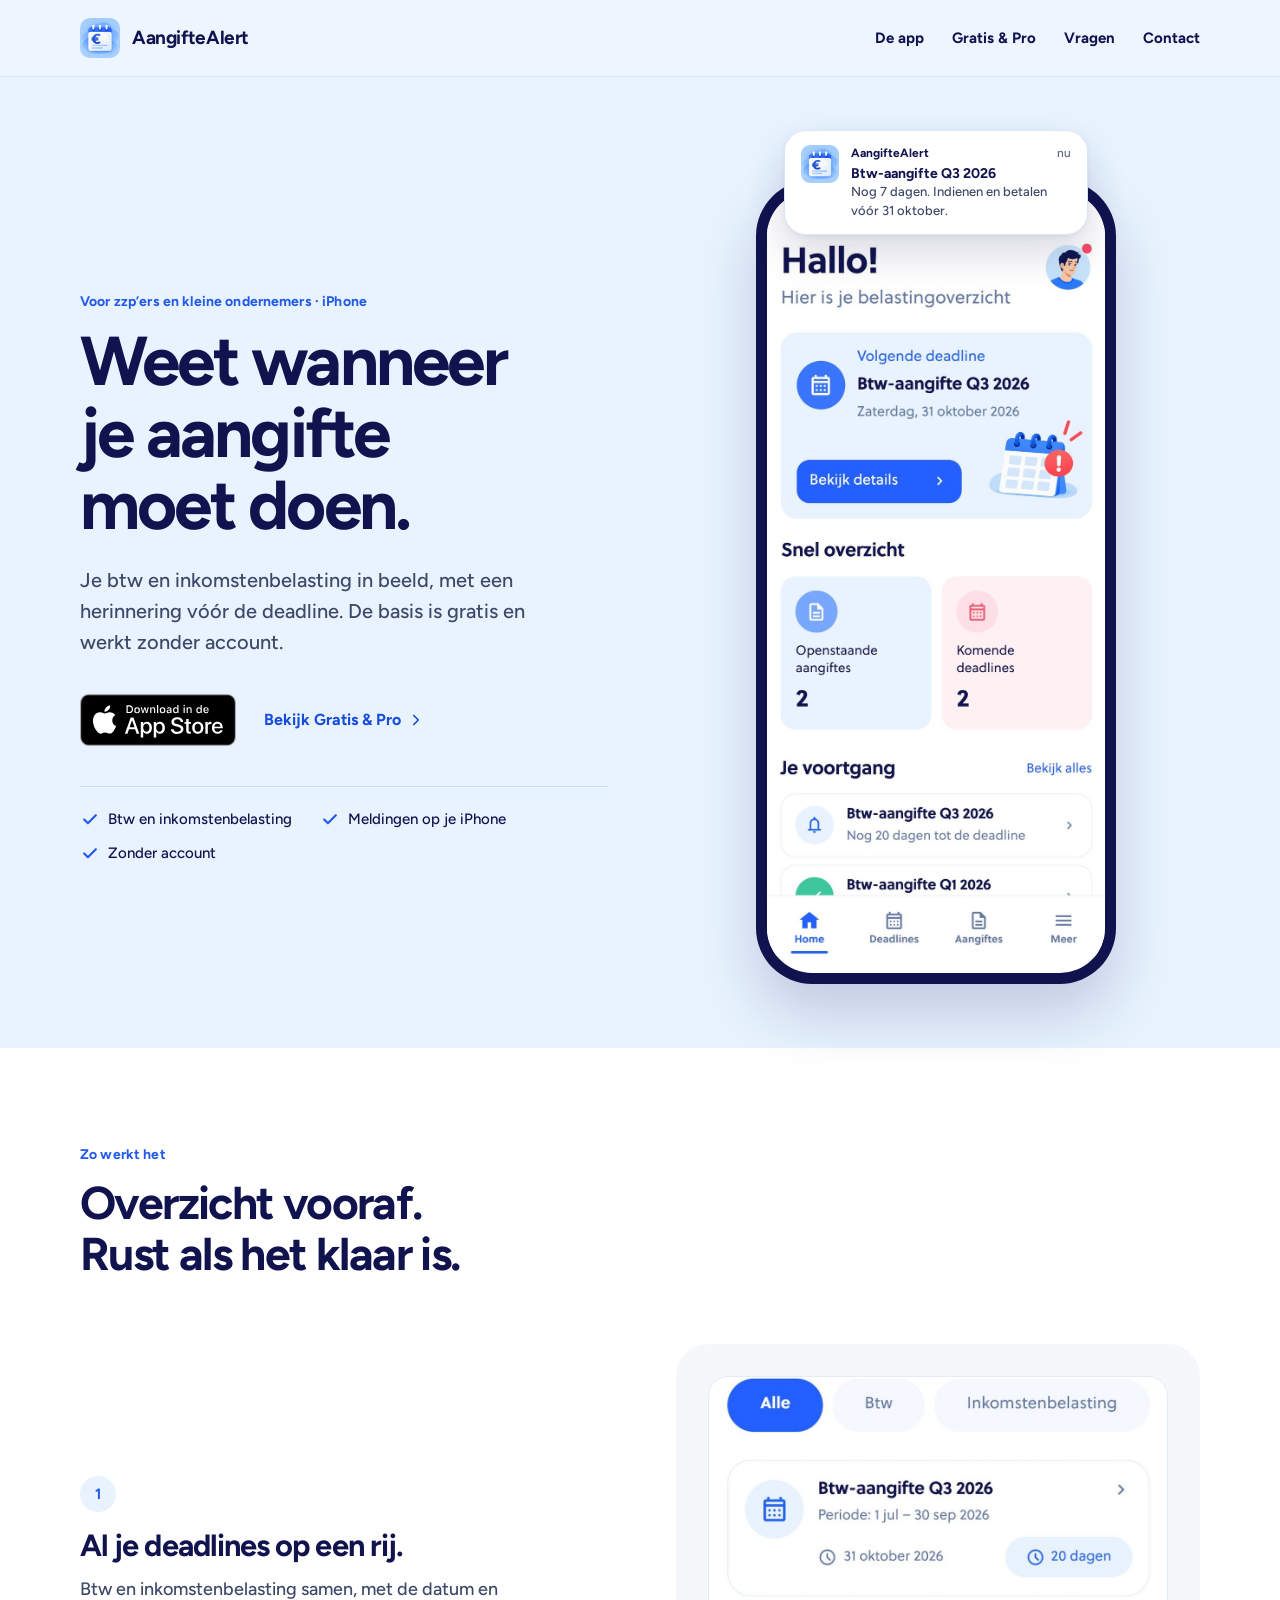
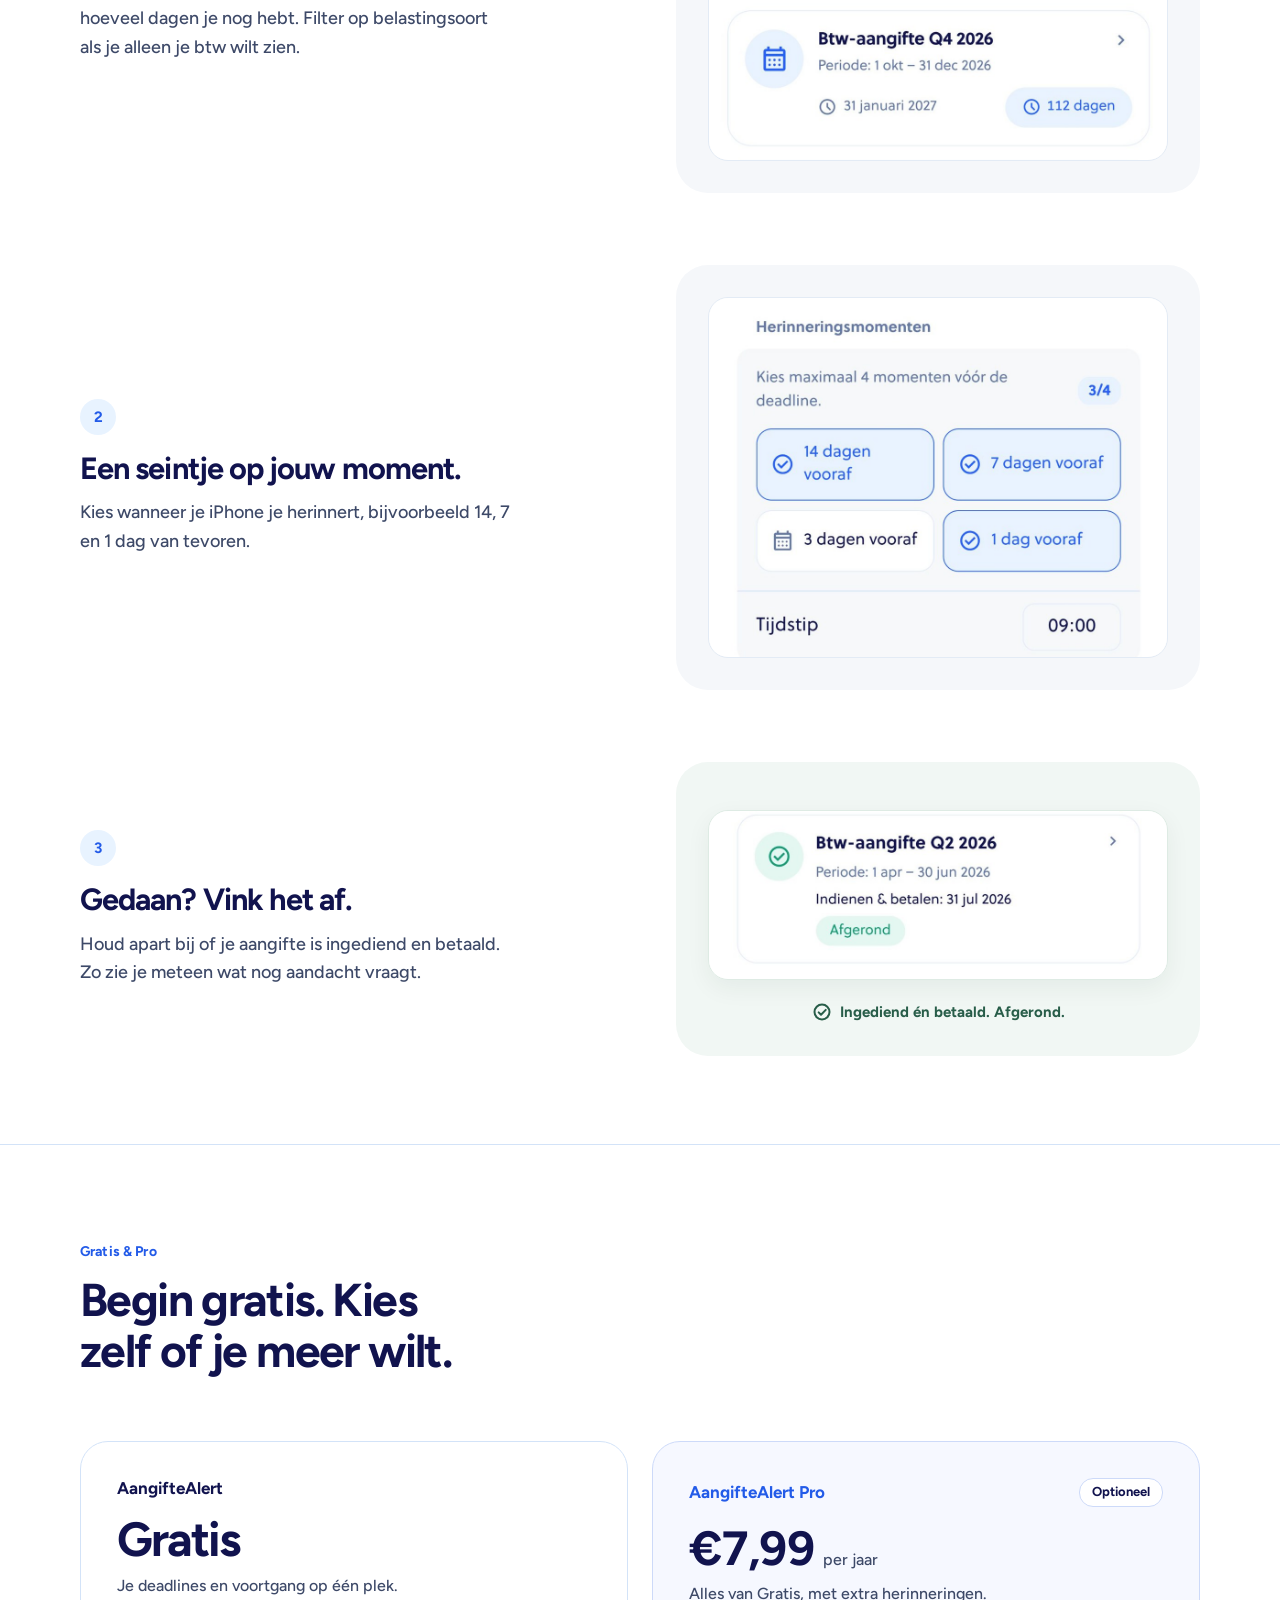
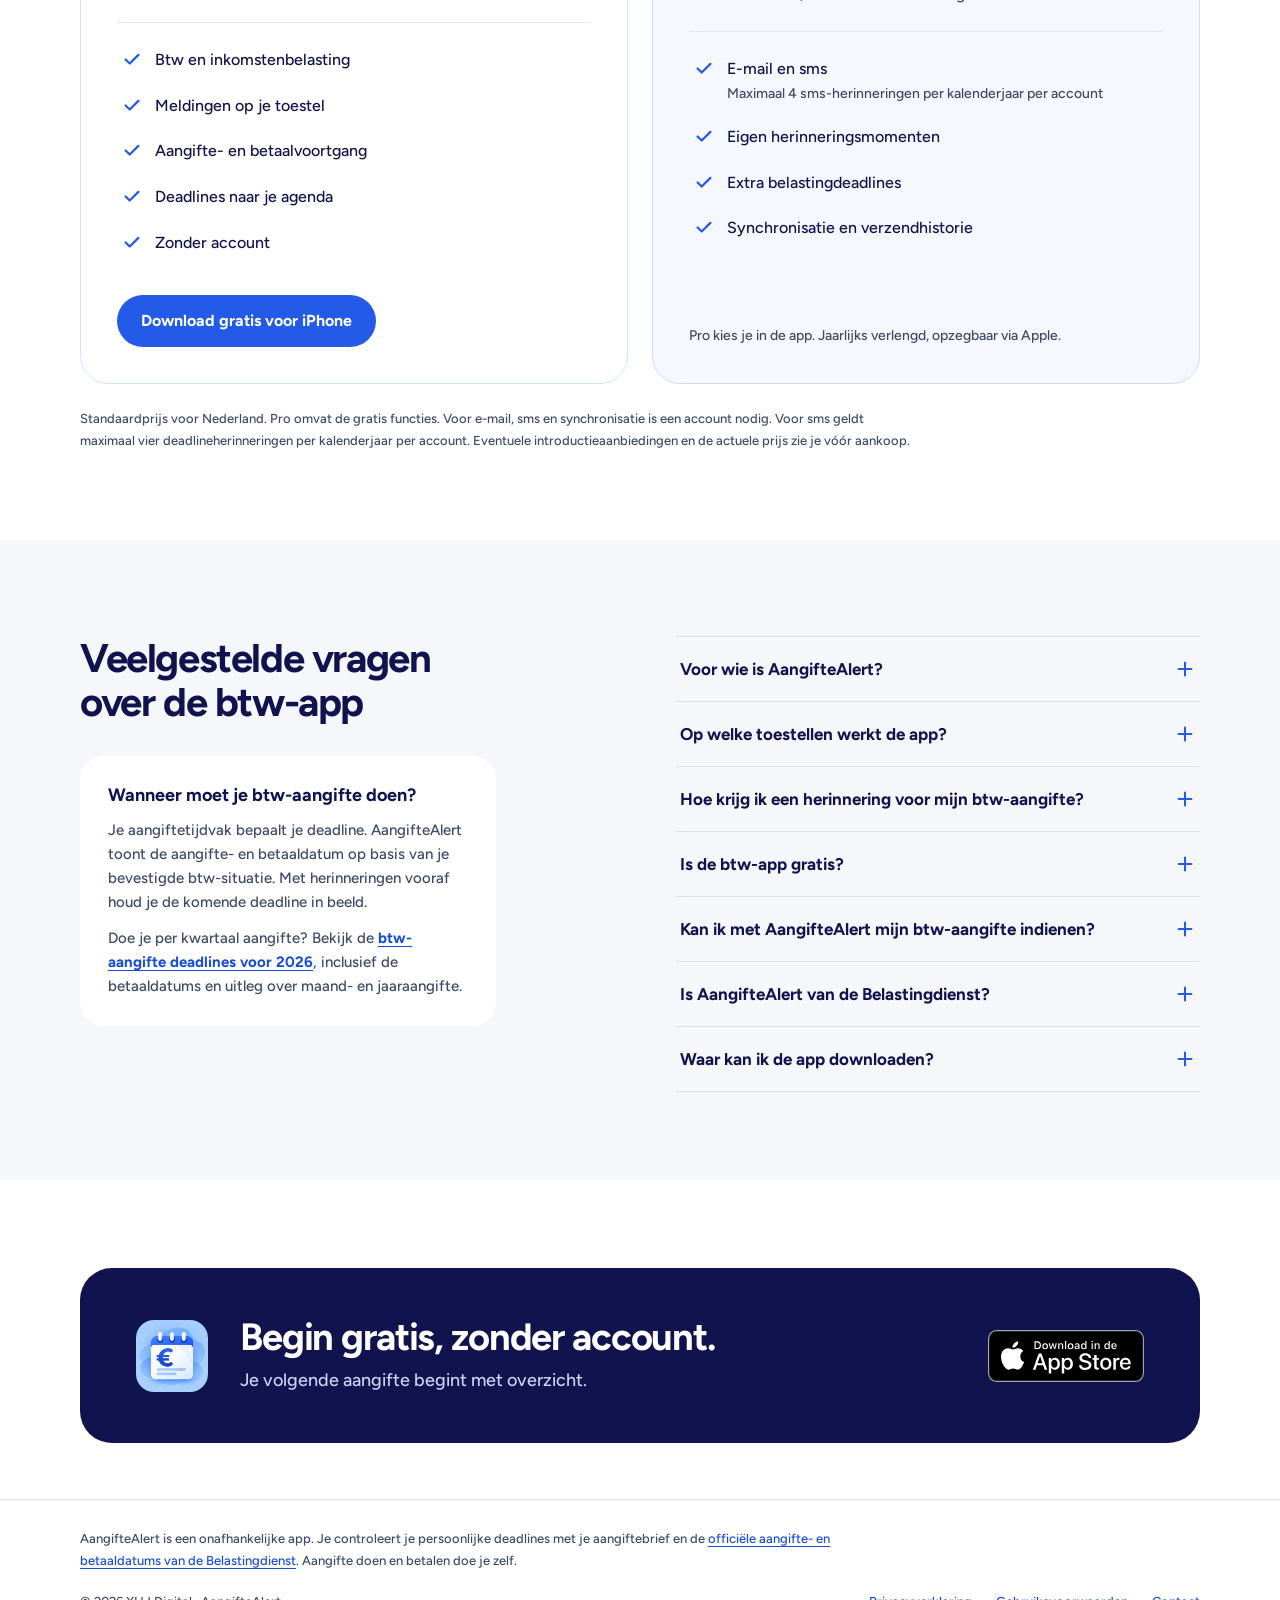
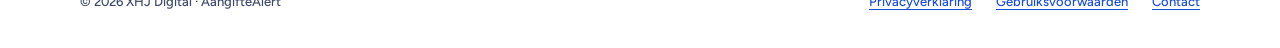
==== commit cdd776c5: "Redesign homepage with Figtree, larger product details and CSS motion" ====
--- a/index.html
+++ b/index.html
@@ -22,7 +22,7 @@
   <link rel="preload" href="assets/fonts/figtree-bold.woff2" as="font" type="font/woff2" crossorigin>
   <link rel="preload" href="assets/fonts/figtree-medium.woff2" as="font" type="font/woff2" crossorigin>
   <link rel="stylesheet" href="styles.css?v=20261011-1">
-  <link rel="stylesheet" href="home.css?v=20261018-5">
+  <link rel="stylesheet" href="home.css?v=20261018-6">
   <script type="application/ld+json">
   {
     "@context": "https://schema.org",
--- a/home.css
+++ b/home.css
@@ -62,7 +62,7 @@
 .device-screen { position:relative; overflow:hidden; padding:2.125rem 0 1rem; background:#fff; border-radius:2.8125rem; }
 .device-screen::before { content:""; position:absolute; top:.625rem; left:50%; width:5.75rem; height:1.625rem; margin-left:-2.875rem; border-radius:.8125rem; background:var(--navy); }
 .device-screen img { display:block; width:100%; height:auto; }
-.notification { position:absolute; z-index:2; top:-3.125rem; left:50%; width:min(19rem,calc(100vw - 2rem)); transform:translateX(-50%); display:flex; gap:.75rem; align-items:flex-start; padding:.875rem 1rem; background:rgba(255,255,255,.97); border:1px solid #dce6f5; border-radius:1.375rem; box-shadow:0 1.125rem 2.5rem rgba(17,19,78,.16),0 2px 6px rgba(17,19,78,.06); }
+.notification { position:absolute; z-index:2; top:-3.125rem; left:50%; width:min(19rem,calc(100vw - 2rem)); transform:translateX(-50%); display:flex; gap:.75rem; align-items:flex-start; padding:.875rem 1rem; background:#fff; border:1px solid #dce6f5; border-radius:1.375rem; box-shadow:0 1.125rem 2.5rem rgba(17,19,78,.16),0 2px 6px rgba(17,19,78,.06); }
 .notification img { width:2.375rem; height:2.375rem; border-radius:.5625rem; flex:none; }
 .notification div { min-width:0; flex:1; }
 .notification p { margin:0; line-height:1.4; }
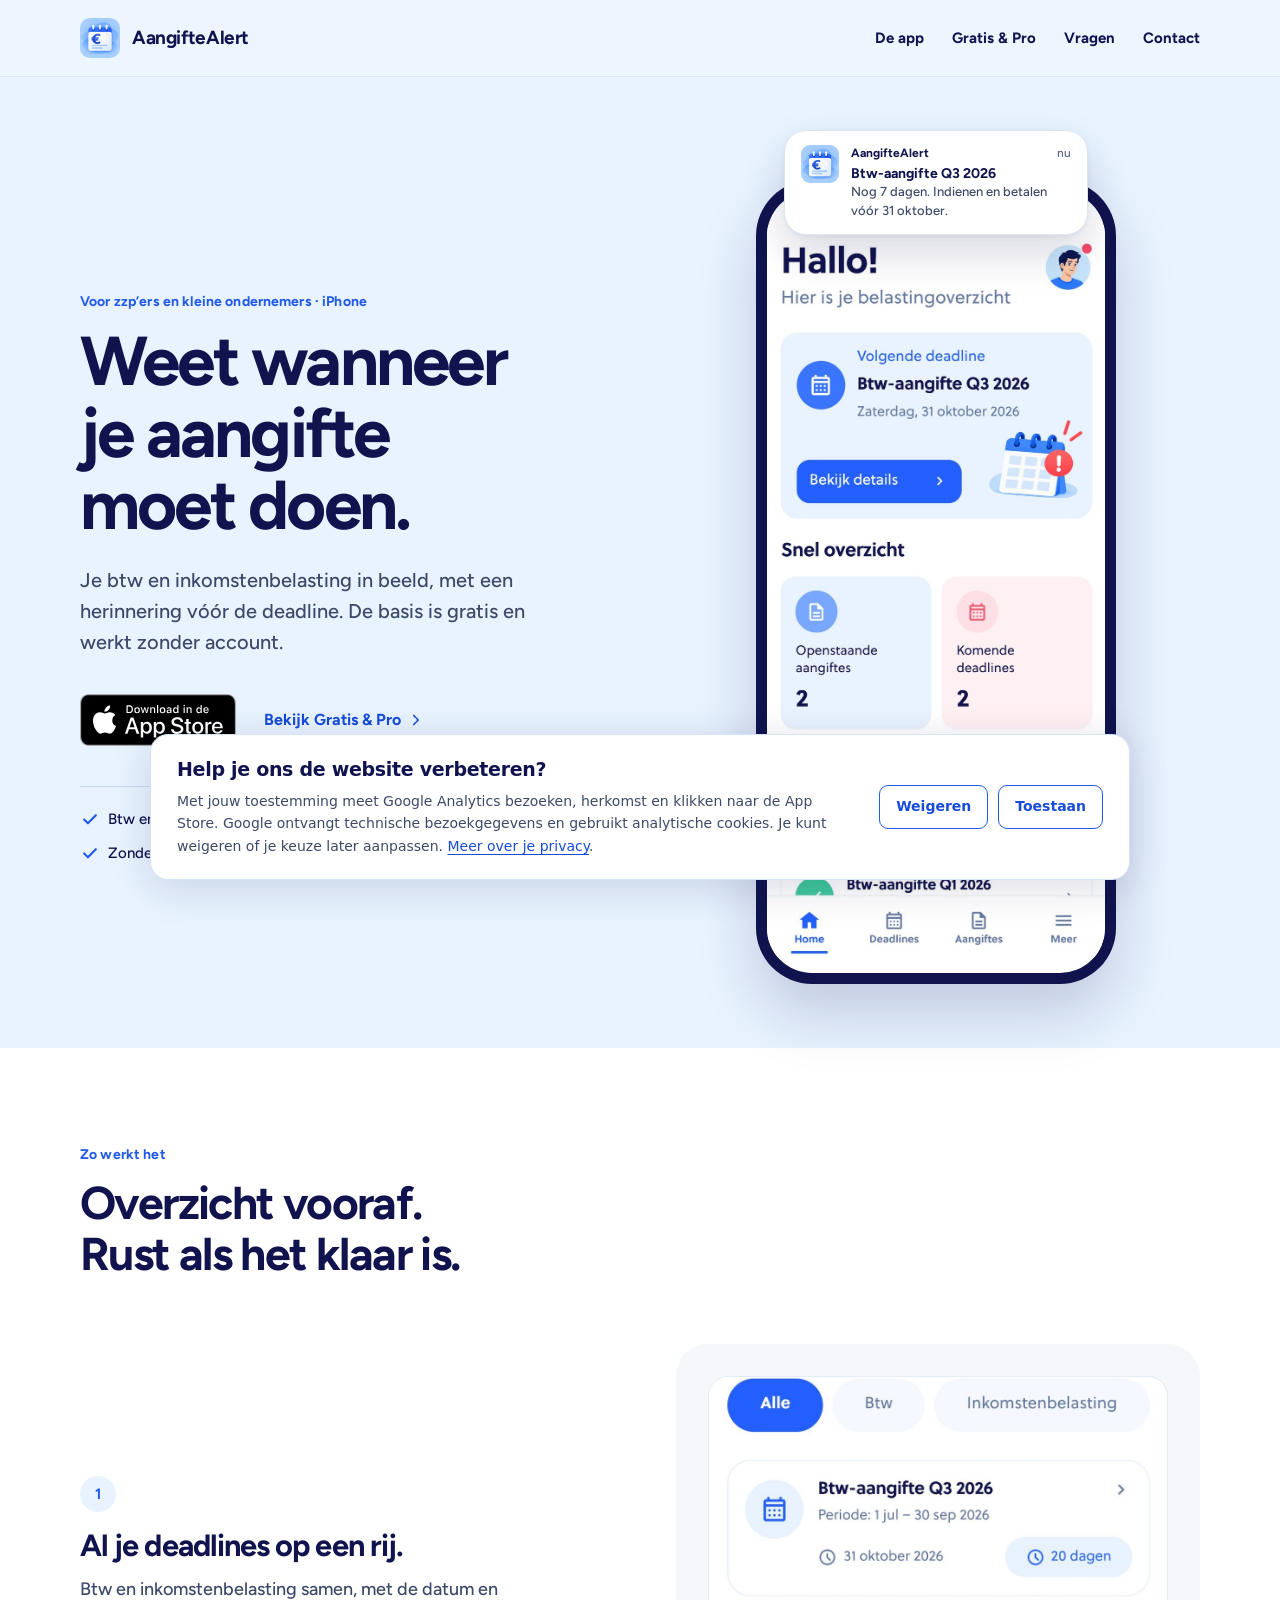
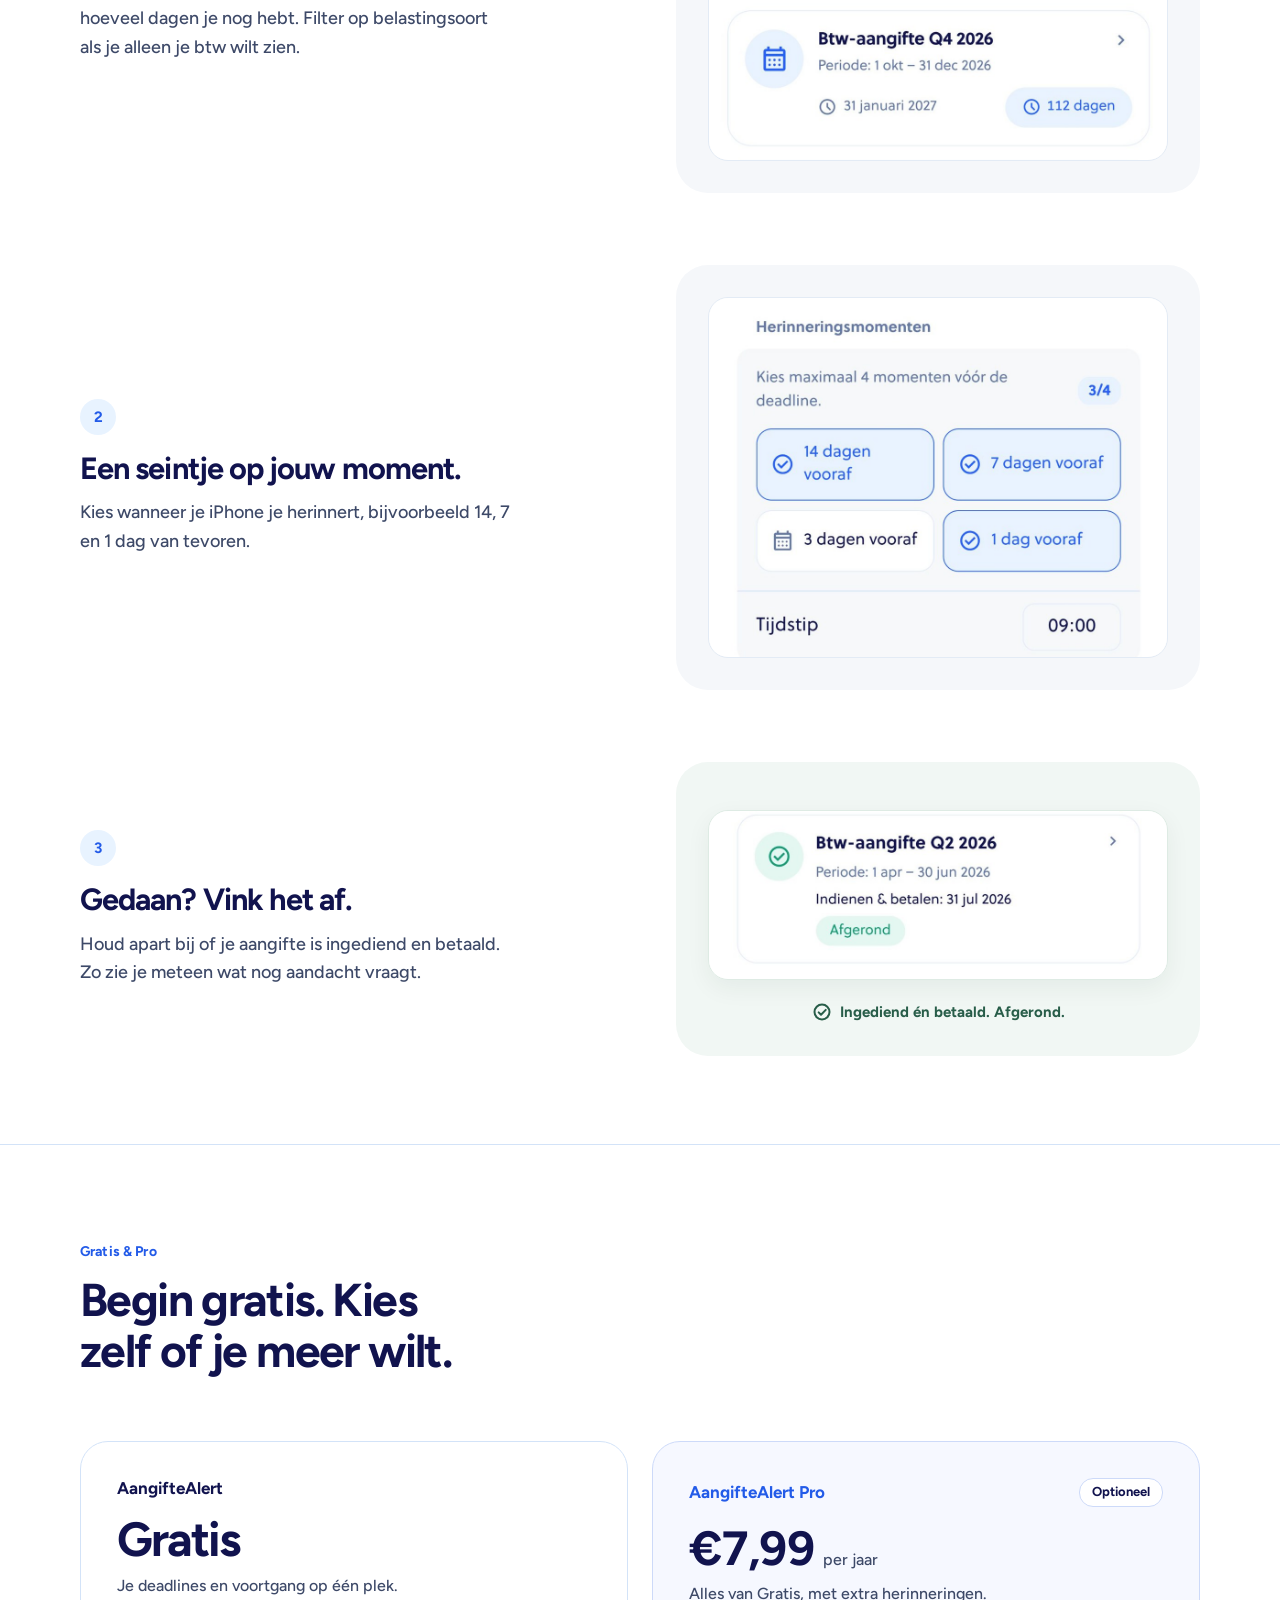
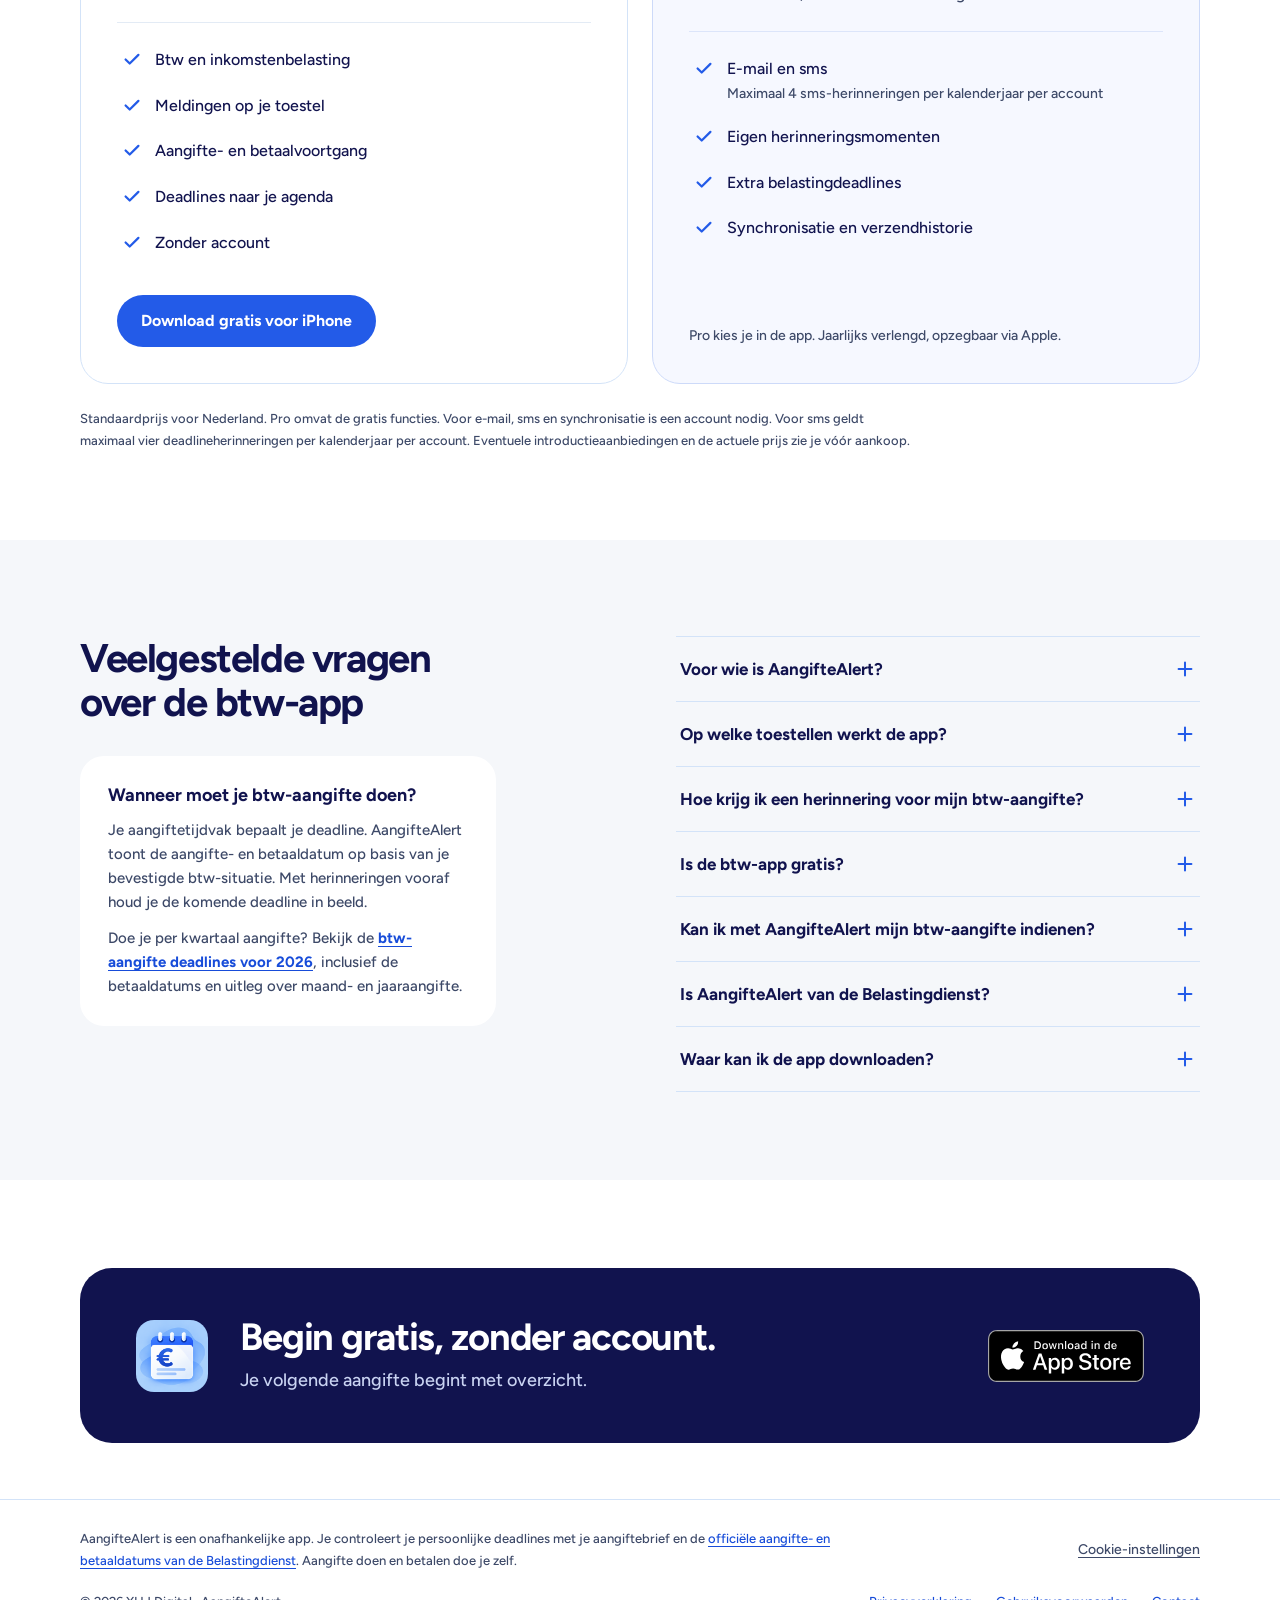
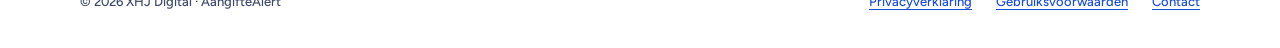
==== commit c04d6094: "Measure consented website visits and App Store clicks with GA4" ====
--- a/index.html
+++ b/index.html
@@ -124,6 +124,9 @@
     ]
   }
   </script>
+<meta name="ga-measurement-id" content="G-WE1Q06W9TV">
+<link rel="stylesheet" href="analytics.css?v=20261018-1">
+<script defer src="analytics.js?v=20261018-1"></script>
 </head>
 <body class="landing">
   <a class="skip" href="#inhoud">Ga naar inhoud</a>
--- a/analytics.css
+++ b/analytics.css
@@ -0,0 +1,13 @@
+.analytics-consent[hidden]{display:none!important}
+.analytics-consent{position:fixed;z-index:1000;inset:auto 20px 20px;max-width:980px;margin:auto;display:flex;align-items:center;gap:24px;padding:22px 26px;border:1px solid #d3e3f8;border-radius:18px;background:#fff;color:#3d4968;box-shadow:0 8px 40px #11134e26;font-family:system-ui,-apple-system,BlinkMacSystemFont,"Segoe UI",sans-serif;text-align:left}
+.analytics-consent-copy{flex:1;min-width:0}
+.analytics-consent h2{margin:0 0 8px;color:#11134e;font-size:19px;line-height:1.3;letter-spacing:-.3px}
+.analytics-consent p{margin:0;font-size:14px;line-height:1.6}
+.analytics-consent a{color:#174cd9;text-decoration:underline}
+.analytics-consent-actions{display:flex;gap:10px;flex-shrink:0}
+.analytics-consent-actions button{appearance:none;min-height:44px;padding:10px 16px;border:1px solid #235be8;border-radius:9px;background:#fff;color:#174cd9;font:600 14px/1.4 system-ui,sans-serif;cursor:pointer}
+.analytics-consent-actions button:hover{background:#e8f3ff}
+.analytics-consent button:focus-visible,.analytics-settings:focus-visible{outline:3px solid #235be8;outline-offset:4px}
+.analytics-settings{appearance:none;padding:8px 0;border:0;background:transparent;color:inherit;font:inherit;font-size:14px;text-decoration:underline;text-underline-offset:.2em;cursor:pointer}
+@media(max-width:700px){.analytics-consent{inset:auto 12px 12px;max-height:calc(100dvh - 24px);overflow:auto;display:block;padding:20px}.analytics-consent-actions{margin-top:16px}.analytics-consent-actions button{flex:1}.analytics-consent h2{font-size:18px}}
+@media print{.analytics-consent,.analytics-settings{display:none!important}}
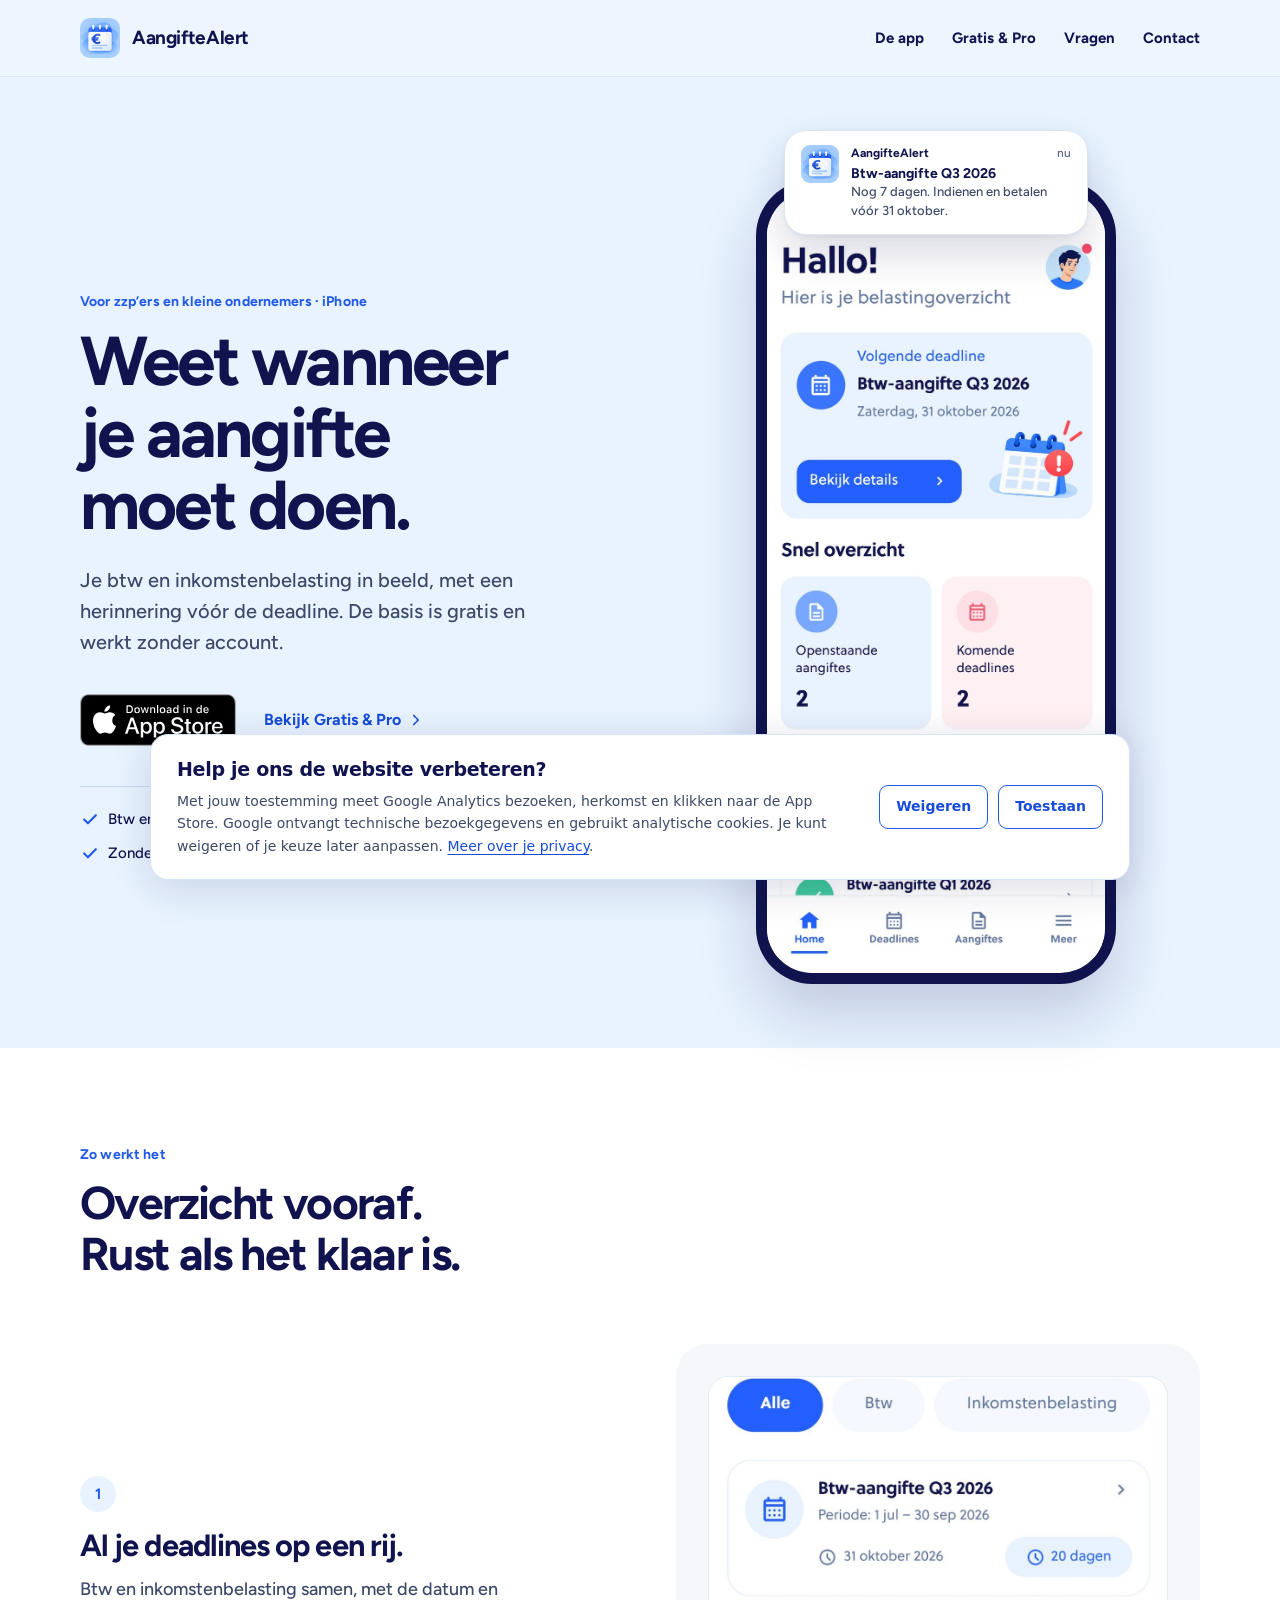
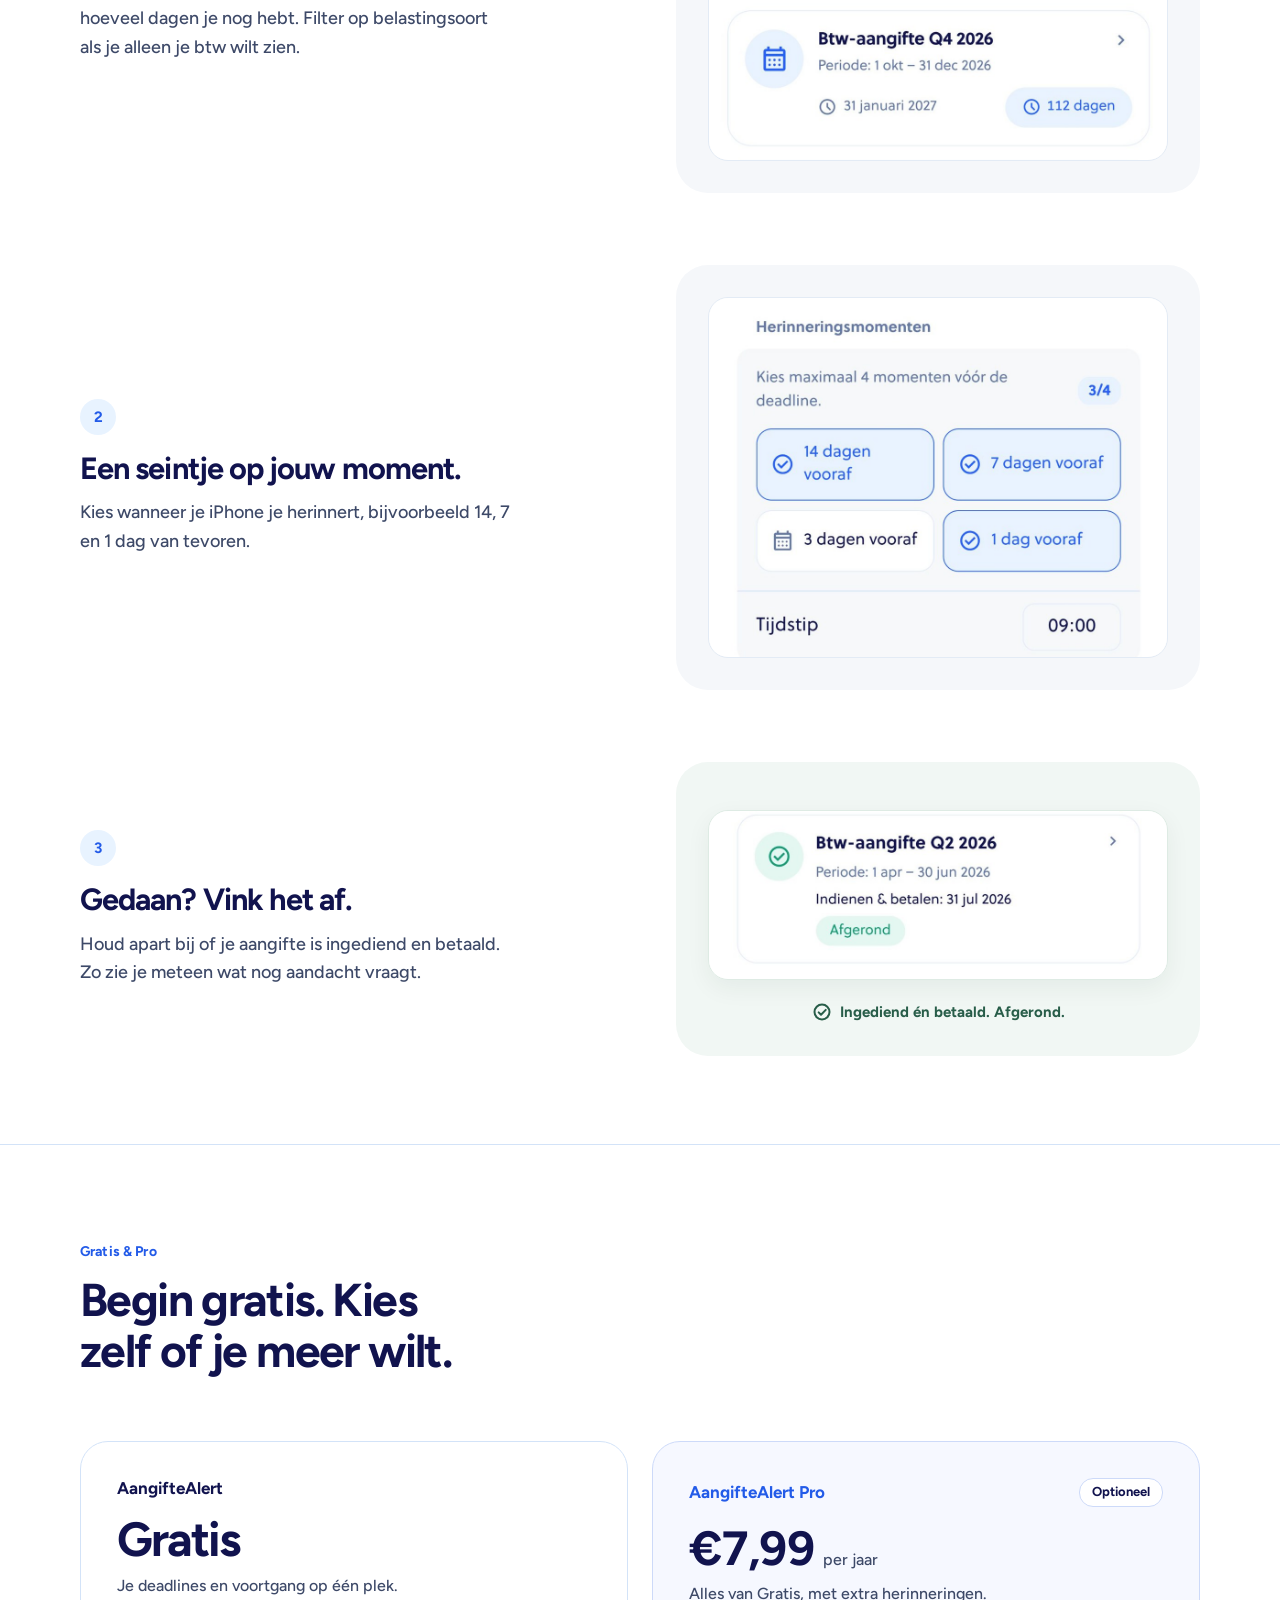
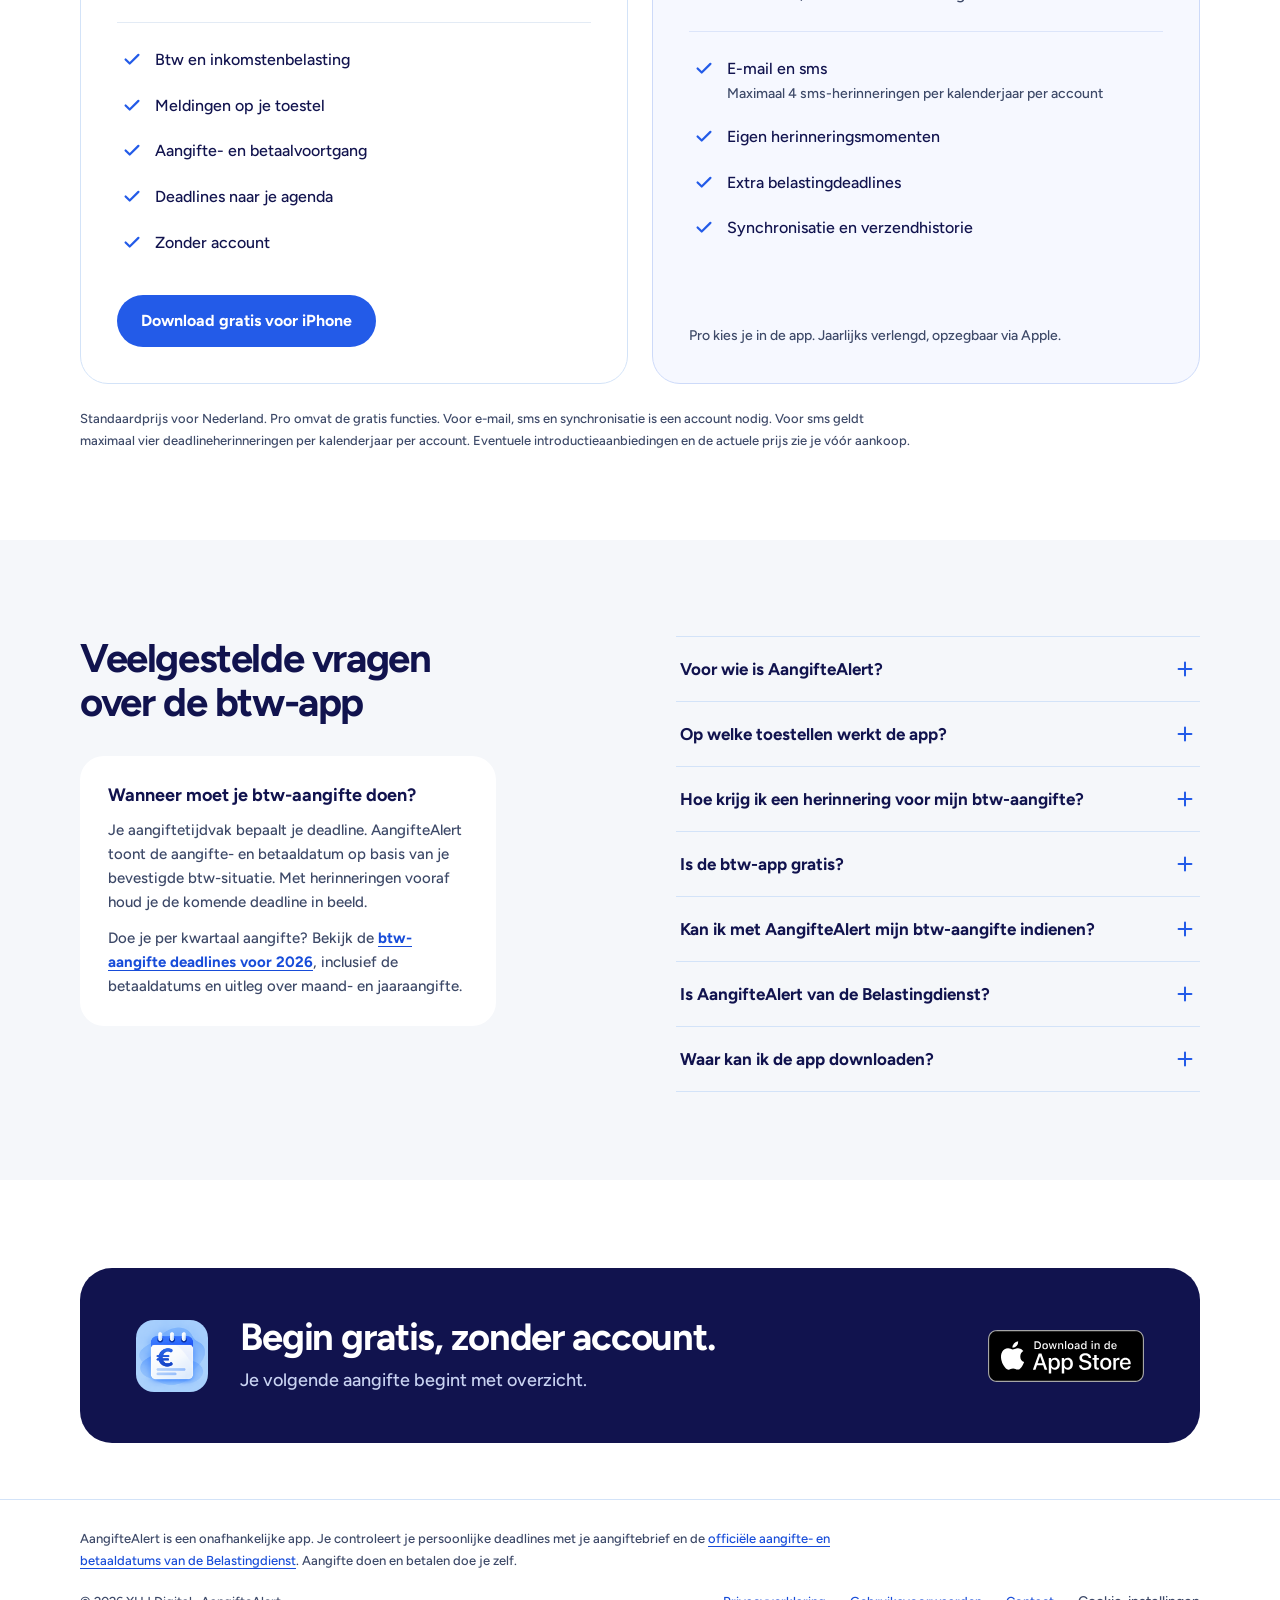
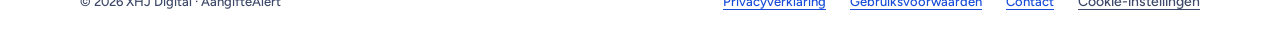
==== commit 6a6e8232: "Measure consented website visits and App Store clicks with GA4" ====
--- a/index.html
+++ b/index.html
@@ -125,8 +125,8 @@
   }
   </script>
 <meta name="ga-measurement-id" content="G-WE1Q06W9TV">
-<link rel="stylesheet" href="analytics.css?v=20261018-1">
-<script defer src="analytics.js?v=20261018-1"></script>
+<link rel="stylesheet" href="analytics.css?v=20261018-2">
+<script defer src="analytics.js?v=20261018-2"></script>
 </head>
 <body class="landing">
   <a class="skip" href="#inhoud">Ga naar inhoud</a>
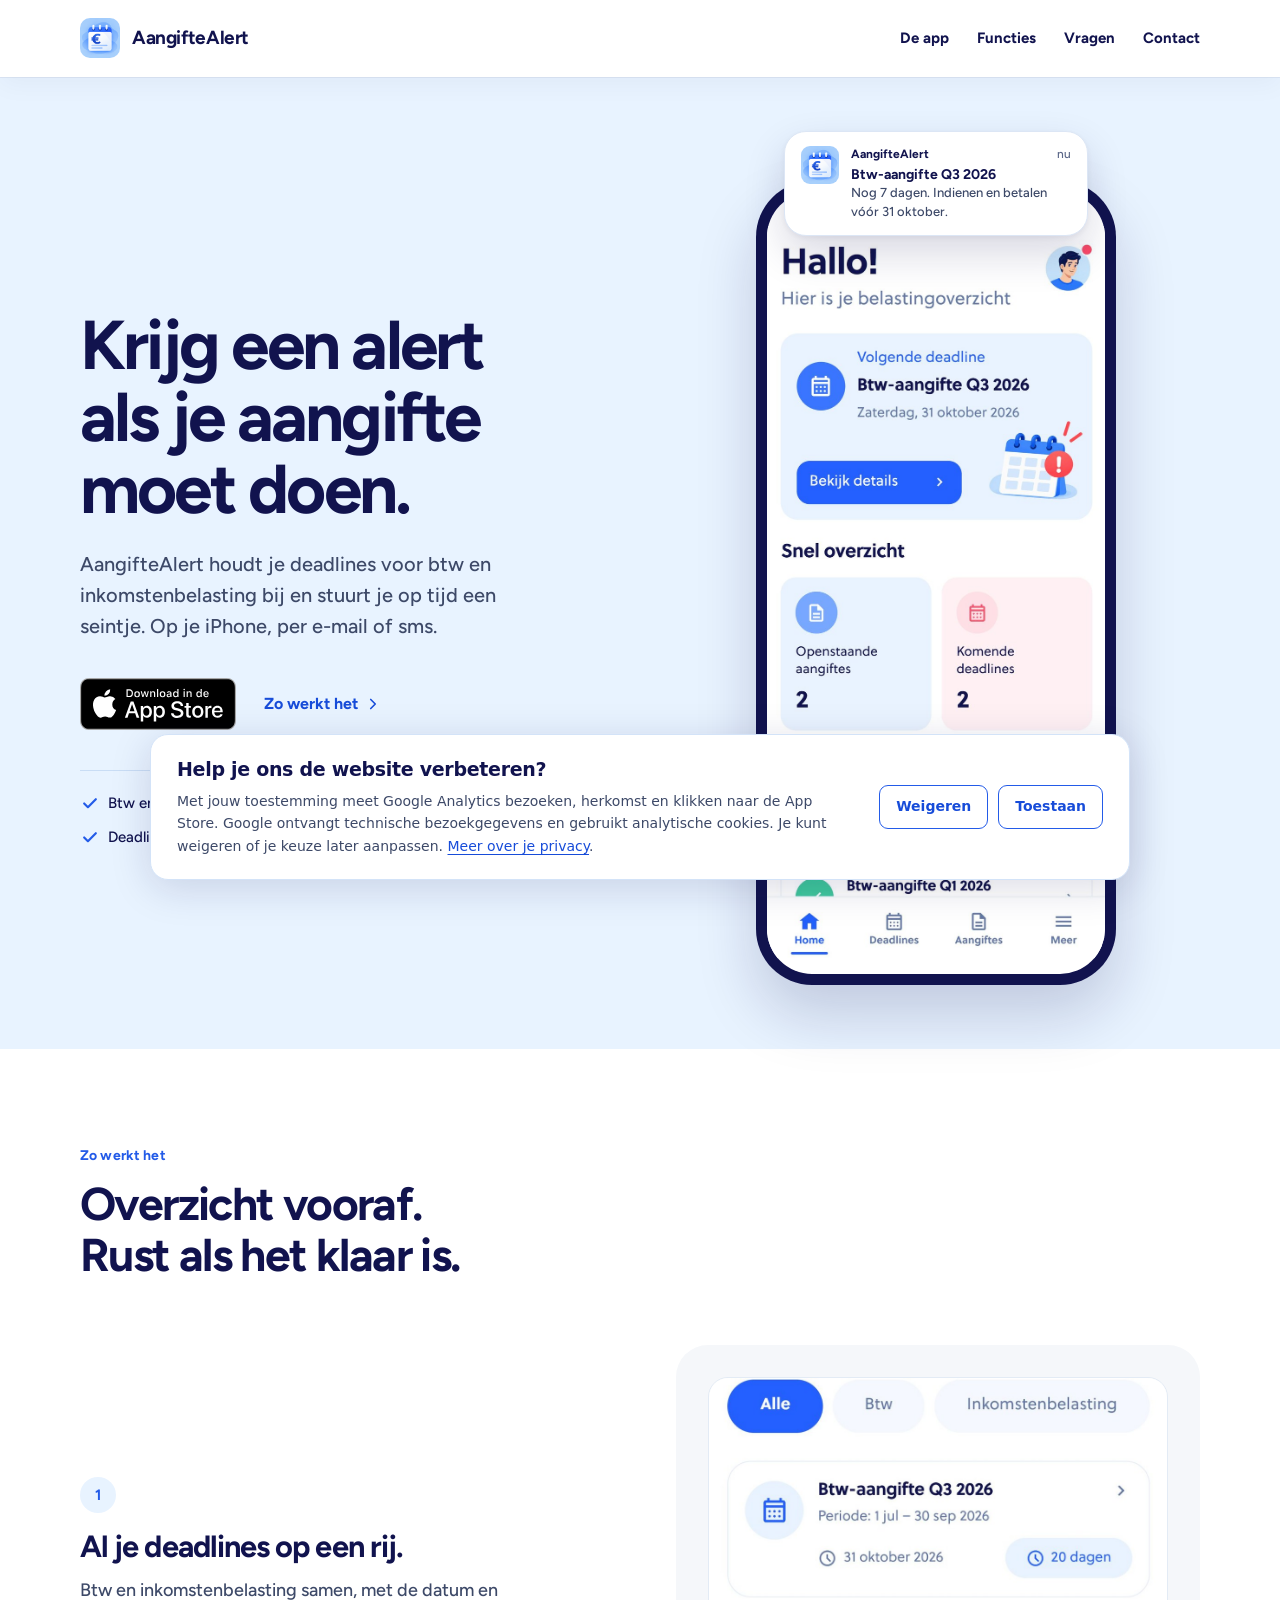
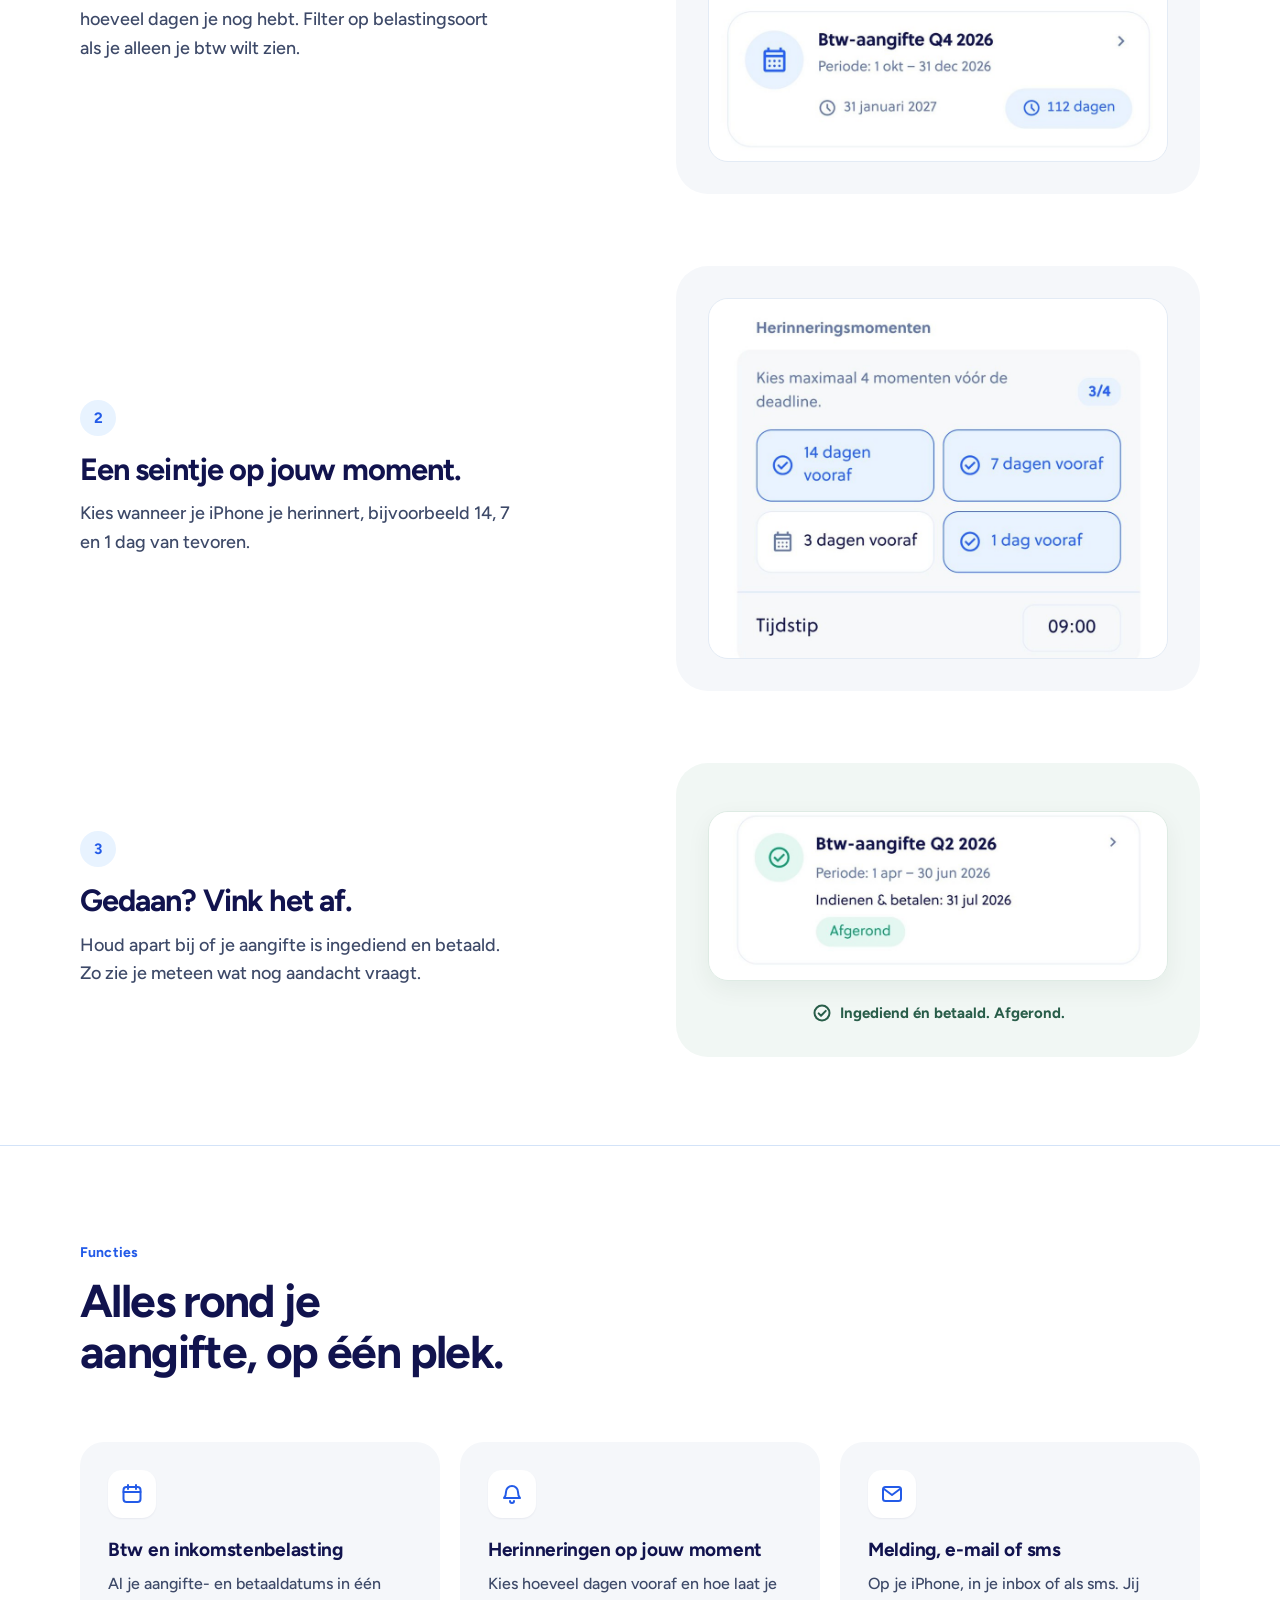
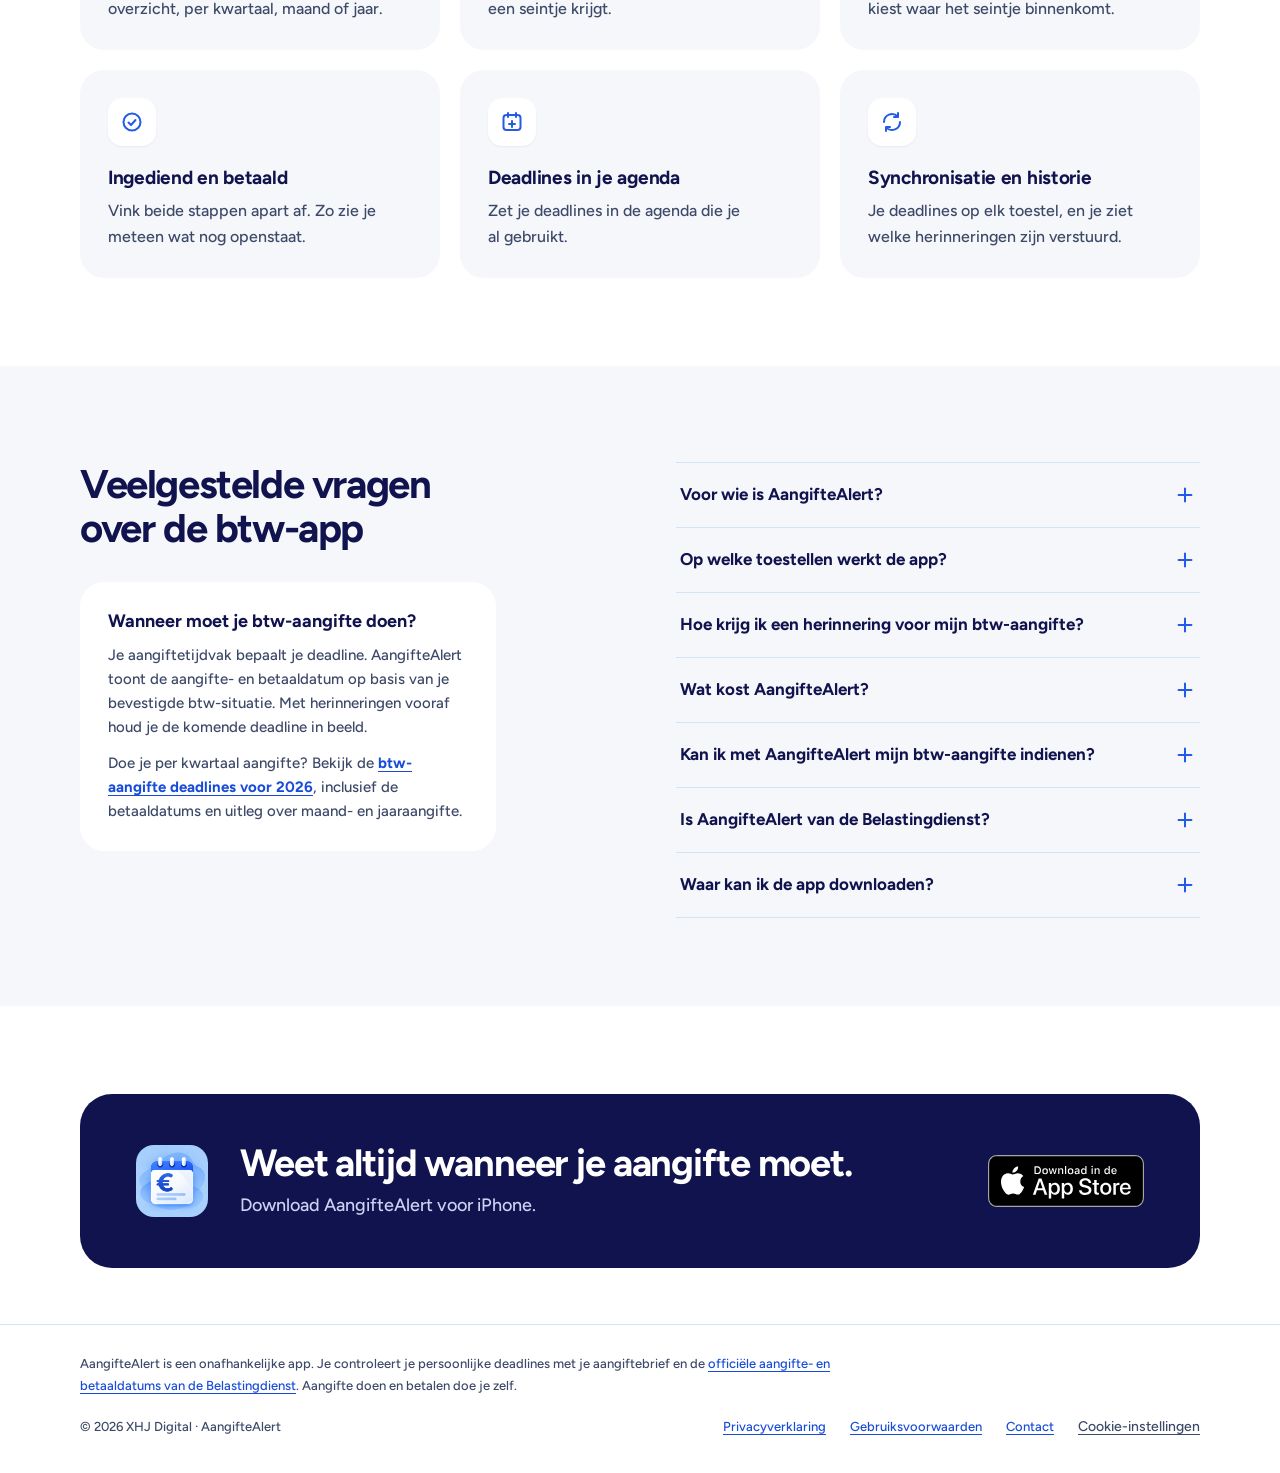
==== commit 0439bb61: "Redesign homepage with Figtree, larger product details and CSS motion" ====
--- a/index.html
+++ b/index.html
@@ -22,7 +22,7 @@
   <link rel="preload" href="assets/fonts/figtree-bold.woff2" as="font" type="font/woff2" crossorigin>
   <link rel="preload" href="assets/fonts/figtree-medium.woff2" as="font" type="font/woff2" crossorigin>
   <link rel="stylesheet" href="styles.css?v=20261011-1">
-  <link rel="stylesheet" href="home.css?v=20261018-6">
+  <link rel="stylesheet" href="home.css?v=20261018-7">
   <script type="application/ld+json">
   {
     "@context": "https://schema.org",
@@ -132,24 +132,23 @@
   <a class="skip" href="#inhoud">Ga naar inhoud</a>
   <header class="site-header"><div class="wrap">
     <a class="brand" href="./" aria-label="AangifteAlert home"><img src="assets/app-icon-256.png" width="40" height="40" alt="">AangifteAlert</a>
-    <nav class="site-nav" aria-label="Hoofdnavigatie"><a href="#zo-werkt-het">De app</a><a href="#prijzen">Gratis &amp; Pro</a><a class="nav-optional" href="#vragen">Vragen</a><a class="nav-contact" href="mailto:xhjdigital@gmail.com">Contact</a></nav>
+    <nav class="site-nav" aria-label="Hoofdnavigatie"><a href="#zo-werkt-het">De app</a><a href="#functies">Functies</a><a class="nav-optional" href="#vragen">Vragen</a><a class="nav-contact" href="mailto:xhjdigital@gmail.com">Contact</a></nav>
   </div></header>
 
   <main id="inhoud">
     <section class="hero" aria-labelledby="hero-title">
       <div class="wrap hero-grid">
         <div class="hero-copy">
-          <p class="eyebrow enter" style="--d:0ms">Voor zzp’ers en kleine ondernemers · iPhone</p>
-          <h1 id="hero-title" class="enter" style="--d:70ms">Weet wanneer je aangifte moet doen.</h1>
-          <p class="hero-description enter" style="--d:140ms">Je btw en inkomstenbelasting in beeld, met een herinnering vóór de deadline. De basis is gratis en werkt zonder account.</p>
-          <div class="hero-actions enter" style="--d:210ms">
+          <h1 id="hero-title" class="enter" style="--d:0ms">Krijg een alert als je aangifte moet doen.</h1>
+          <p class="hero-description enter" style="--d:80ms">AangifteAlert houdt je deadlines voor btw en inkomstenbelasting bij en stuurt je op tijd een seintje. Op je iPhone, per e-mail of sms.</p>
+          <div class="hero-actions enter" style="--d:160ms">
             <a class="app-store-badge" href="https://apps.apple.com/nl/app/aangiftealert-btw-op-tijd/id6819453752" aria-label="Download AangifteAlert in de App Store"><img src="assets/download-on-the-app-store-nl.svg" width="156" height="52" alt="Download in de App Store"></a>
-            <a class="arrow-link" href="#prijzen">Bekijk Gratis &amp; Pro <svg width="18" height="18" viewBox="0 0 24 24" fill="none" stroke="currentColor" stroke-width="2.2" stroke-linecap="round" stroke-linejoin="round" aria-hidden="true"><path d="M9 6l6 6-6 6"/></svg></a>
-          </div>
-          <ul class="hero-facts enter" style="--d:280ms">
+            <a class="arrow-link" href="#zo-werkt-het">Zo werkt het <svg width="18" height="18" viewBox="0 0 24 24" fill="none" stroke="currentColor" stroke-width="2.2" stroke-linecap="round" stroke-linejoin="round" aria-hidden="true"><path d="M9 6l6 6-6 6"/></svg></a>
+          </div>
+          <ul class="hero-facts enter" style="--d:240ms">
             <li><svg width="20" height="20" viewBox="0 0 24 24" fill="none" stroke="#235BE8" stroke-width="2.6" stroke-linecap="round" stroke-linejoin="round" aria-hidden="true"><path d="M5 12.5l4.5 4.5L19 7.5"/></svg>Btw en inkomstenbelasting</li>
-            <li><svg width="20" height="20" viewBox="0 0 24 24" fill="none" stroke="#235BE8" stroke-width="2.6" stroke-linecap="round" stroke-linejoin="round" aria-hidden="true"><path d="M5 12.5l4.5 4.5L19 7.5"/></svg>Meldingen op je iPhone</li>
-            <li><svg width="20" height="20" viewBox="0 0 24 24" fill="none" stroke="#235BE8" stroke-width="2.6" stroke-linecap="round" stroke-linejoin="round" aria-hidden="true"><path d="M5 12.5l4.5 4.5L19 7.5"/></svg>Zonder account</li>
+            <li><svg width="20" height="20" viewBox="0 0 24 24" fill="none" stroke="#235BE8" stroke-width="2.6" stroke-linecap="round" stroke-linejoin="round" aria-hidden="true"><path d="M5 12.5l4.5 4.5L19 7.5"/></svg>Melding, e-mail of sms</li>
+            <li><svg width="20" height="20" viewBox="0 0 24 24" fill="none" stroke="#235BE8" stroke-width="2.6" stroke-linecap="round" stroke-linejoin="round" aria-hidden="true"><path d="M5 12.5l4.5 4.5L19 7.5"/></svg>Deadlines in je agenda</li>
           </ul>
         </div>
 
@@ -189,37 +188,17 @@
       </div>
     </section>
 
-    <section id="prijzen" class="section" aria-labelledby="pricing-title">
+    <section id="functies" class="section" aria-labelledby="features-title">
       <div class="wrap">
-        <div class="section-heading reveal"><p class="eyebrow">Gratis &amp; Pro</p><h2 id="pricing-title">Begin gratis. Kies zelf of je meer wilt.</h2></div>
-        <div class="plans">
-          <article class="plan reveal" aria-labelledby="free-title">
-            <div class="plan-head"><h3 id="free-title">AangifteAlert</h3></div>
-            <p class="price">Gratis</p>
-            <p class="plan-description">Je deadlines en voortgang op één plek.</p>
-            <ul class="checks">
-              <li><svg width="22" height="22" viewBox="0 0 24 24" fill="none" stroke="#235BE8" stroke-width="2.4" stroke-linecap="round" stroke-linejoin="round" aria-hidden="true"><path d="M5 12.5l4.5 4.5L19 7.5"/></svg>Btw en inkomstenbelasting</li>
-              <li><svg width="22" height="22" viewBox="0 0 24 24" fill="none" stroke="#235BE8" stroke-width="2.4" stroke-linecap="round" stroke-linejoin="round" aria-hidden="true"><path d="M5 12.5l4.5 4.5L19 7.5"/></svg>Meldingen op je toestel</li>
-              <li><svg width="22" height="22" viewBox="0 0 24 24" fill="none" stroke="#235BE8" stroke-width="2.4" stroke-linecap="round" stroke-linejoin="round" aria-hidden="true"><path d="M5 12.5l4.5 4.5L19 7.5"/></svg>Aangifte- en betaalvoortgang</li>
-              <li><svg width="22" height="22" viewBox="0 0 24 24" fill="none" stroke="#235BE8" stroke-width="2.4" stroke-linecap="round" stroke-linejoin="round" aria-hidden="true"><path d="M5 12.5l4.5 4.5L19 7.5"/></svg>Deadlines naar je agenda</li>
-              <li><svg width="22" height="22" viewBox="0 0 24 24" fill="none" stroke="#235BE8" stroke-width="2.4" stroke-linecap="round" stroke-linejoin="round" aria-hidden="true"><path d="M5 12.5l4.5 4.5L19 7.5"/></svg>Zonder account</li>
-            </ul>
-            <a class="button button-blue" href="https://apps.apple.com/nl/app/aangiftealert-btw-op-tijd/id6819453752">Download gratis voor iPhone</a>
-          </article>
-          <article class="plan plan-pro reveal" aria-labelledby="pro-title">
-            <div class="plan-head"><h3 id="pro-title">AangifteAlert Pro</h3><p class="plan-badge">Optioneel</p></div>
-            <p class="price">€7,99 <span>per jaar</span></p>
-            <p class="plan-description">Alles van Gratis, met extra herinneringen.</p>
-            <ul class="checks">
-              <li><svg width="22" height="22" viewBox="0 0 24 24" fill="none" stroke="#235BE8" stroke-width="2.4" stroke-linecap="round" stroke-linejoin="round" aria-hidden="true"><path d="M5 12.5l4.5 4.5L19 7.5"/></svg><span>E-mail en sms<span class="sms-limit">Maximaal 4 sms-herinneringen per kalenderjaar per account</span></span></li>
-              <li><svg width="22" height="22" viewBox="0 0 24 24" fill="none" stroke="#235BE8" stroke-width="2.4" stroke-linecap="round" stroke-linejoin="round" aria-hidden="true"><path d="M5 12.5l4.5 4.5L19 7.5"/></svg>Eigen herinneringsmomenten</li>
-              <li><svg width="22" height="22" viewBox="0 0 24 24" fill="none" stroke="#235BE8" stroke-width="2.4" stroke-linecap="round" stroke-linejoin="round" aria-hidden="true"><path d="M5 12.5l4.5 4.5L19 7.5"/></svg>Extra belastingdeadlines</li>
-              <li><svg width="22" height="22" viewBox="0 0 24 24" fill="none" stroke="#235BE8" stroke-width="2.4" stroke-linecap="round" stroke-linejoin="round" aria-hidden="true"><path d="M5 12.5l4.5 4.5L19 7.5"/></svg>Synchronisatie en verzendhistorie</li>
-            </ul>
-            <p class="plan-bottom">Pro kies je in de app. Jaarlijks verlengd, opzegbaar via Apple.</p>
-          </article>
-        </div>
-        <p class="pricing-note">Standaardprijs voor Nederland. Pro omvat de gratis functies. Voor e-mail, sms en synchronisatie is een account nodig. Voor sms geldt maximaal vier deadlineherinneringen per kalenderjaar per account. Eventuele introductieaanbiedingen en de actuele prijs zie je vóór aankoop.</p>
+        <div class="section-heading reveal"><p class="eyebrow">Functies</p><h2 id="features-title">Alles rond je aangifte, op één plek.</h2></div>
+        <div class="tiles">
+          <article class="tile reveal" style="--d:0ms"><span class="tile-icon"><svg width="24" height="24" viewBox="0 0 24 24" fill="none" stroke="#235BE8" stroke-width="2" stroke-linecap="round" stroke-linejoin="round" aria-hidden="true"><rect x="3.5" y="5" width="17" height="15" rx="3"/><path d="M8 3v4M16 3v4M3.5 10h17"/></svg></span><h3>Btw en inkomstenbelasting</h3><p>Al je aangifte- en betaaldatums in één overzicht, per kwartaal, maand of jaar.</p></article>
+          <article class="tile reveal" style="--d:50ms"><span class="tile-icon"><svg width="24" height="24" viewBox="0 0 24 24" fill="none" stroke="#235BE8" stroke-width="2" stroke-linecap="round" stroke-linejoin="round" aria-hidden="true"><path d="M6 10a6 6 0 0 1 12 0c0 4 1.5 5.5 2 6H4c.5-.5 2-2 2-6Z"/><path d="M10 19a2 2 0 0 0 4 0"/></svg></span><h3>Herinneringen op jouw moment</h3><p>Kies hoeveel dagen vooraf en hoe laat je een seintje krijgt.</p></article>
+          <article class="tile reveal" style="--d:100ms"><span class="tile-icon"><svg width="24" height="24" viewBox="0 0 24 24" fill="none" stroke="#235BE8" stroke-width="2" stroke-linecap="round" stroke-linejoin="round" aria-hidden="true"><rect x="3" y="5" width="18" height="14" rx="2.5"/><path d="m4 7 8 6 8-6"/></svg></span><h3>Melding, e-mail of sms</h3><p>Op je iPhone, in je inbox of als sms. Jij kiest waar het seintje binnenkomt.</p></article>
+          <article class="tile reveal" style="--d:150ms"><span class="tile-icon"><svg width="24" height="24" viewBox="0 0 24 24" fill="none" stroke="#235BE8" stroke-width="2" stroke-linecap="round" stroke-linejoin="round" aria-hidden="true"><circle cx="12" cy="12" r="8.5"/><path d="m8.5 12.5 2.5 2.5 4.5-5"/></svg></span><h3>Ingediend en betaald</h3><p>Vink beide stappen apart af. Zo zie je meteen wat nog openstaat.</p></article>
+          <article class="tile reveal" style="--d:200ms"><span class="tile-icon"><svg width="24" height="24" viewBox="0 0 24 24" fill="none" stroke="#235BE8" stroke-width="2" stroke-linecap="round" stroke-linejoin="round" aria-hidden="true"><rect x="3.5" y="5" width="17" height="15" rx="3"/><path d="M8 3v4M16 3v4M12 11v6M9 14h6"/></svg></span><h3>Deadlines in je agenda</h3><p>Zet je deadlines in de agenda die je al gebruikt.</p></article>
+          <article class="tile reveal" style="--d:250ms"><span class="tile-icon"><svg width="24" height="24" viewBox="0 0 24 24" fill="none" stroke="#235BE8" stroke-width="2" stroke-linecap="round" stroke-linejoin="round" aria-hidden="true"><path d="M20 12a8 8 0 0 1-13.7 5.6M4 12a8 8 0 0 1 13.7-5.6"/><path d="M18 3v4h-4M6 21v-4h4"/></svg></span><h3>Synchronisatie en historie</h3><p>Je deadlines op elk toestel, en je ziet welke herinneringen zijn verstuurd.</p></article>
+        </div>
       </div>
     </section>
 
@@ -236,11 +215,11 @@
         <div class="faq-list reveal">
           <details><summary>Voor wie is AangifteAlert?<svg width="22" height="22" viewBox="0 0 24 24" fill="none" stroke="#235BE8" stroke-width="2.2" stroke-linecap="round" aria-hidden="true"><path d="M12 5v14M5 12h14"/></svg></summary><p>AangifteAlert is bedoeld voor in Nederland gevestigde zzp’ers en kleine ondernemers die hun belastingdeadlines en aangiftevoortgang willen bijhouden. Je bevestigt zelf je aangiftetijdvak. Bij een eerste aangifte of bijzondere situatie controleer je de datums met je aangiftebrief.</p></details>
           <details><summary>Op welke toestellen werkt de app?<svg width="22" height="22" viewBox="0 0 24 24" fill="none" stroke="#235BE8" stroke-width="2.2" stroke-linecap="round" aria-hidden="true"><path d="M12 5v14M5 12h14"/></svg></summary><p>AangifteAlert is beschikbaar voor iPhone met iOS 16.4 of nieuwer. Je downloadt de app via de Nederlandse App Store.</p></details>
-          <details><summary>Hoe krijg ik een herinnering voor mijn btw-aangifte?<svg width="22" height="22" viewBox="0 0 24 24" fill="none" stroke="#235BE8" stroke-width="2.2" stroke-linecap="round" aria-hidden="true"><path d="M12 5v14M5 12h14"/></svg></summary><p>Je kiest in de app herinneringsmomenten vóór je deadline en geeft toestemming voor meldingen op je iPhone. De gratis versie gebruikt meldingen op je toestel. Met Pro kun je ook e-mail- en sms-herinneringen instellen; daarvoor is een account nodig. Voor sms geldt maximaal vier deadlineherinneringen per kalenderjaar per account.</p></details>
-          <details><summary>Is de btw-app gratis?<svg width="22" height="22" viewBox="0 0 24 24" fill="none" stroke="#235BE8" stroke-width="2.2" stroke-linecap="round" aria-hidden="true"><path d="M12 5v14M5 12h14"/></svg></summary><p>De basis is gratis en werkt zonder account. Je krijgt belastingdeadlines, standaardherinneringen, aangifte- en betaalvoortgang en agenda-export. AangifteAlert Pro is optioneel en kost standaard €7,99 per jaar in de Nederlandse App Store. Het abonnement wordt jaarlijks verlengd totdat je opzegt via Apple. Eventuele introductieaanbiedingen en de actuele prijs zie je vóór aankoop.</p></details>
+          <details><summary>Hoe krijg ik een herinnering voor mijn btw-aangifte?<svg width="22" height="22" viewBox="0 0 24 24" fill="none" stroke="#235BE8" stroke-width="2.2" stroke-linecap="round" aria-hidden="true"><path d="M12 5v14M5 12h14"/></svg></summary><p>Je kiest in de app wanneer je vóór je deadline een seintje wilt en geeft toestemming voor meldingen op je iPhone. Je kunt ook herinneringen per e-mail of sms laten sturen; daarvoor maak je een account aan.</p></details>
+          <details id="prijzen"><summary>Wat kost AangifteAlert?<svg width="22" height="22" viewBox="0 0 24 24" fill="none" stroke="#235BE8" stroke-width="2.2" stroke-linecap="round" aria-hidden="true"><path d="M12 5v14M5 12h14"/></svg></summary><p>Downloaden is gratis. De basis is gratis en werkt zonder account: deadlines, meldingen op je toestel, voortgang en agenda-export. E-mail en sms, eigen herinneringsmomenten, extra belastingdeadlines en synchronisatie horen bij AangifteAlert Pro, standaard €7,99 per jaar in de Nederlandse App Store. Pro wordt jaarlijks verlengd totdat je opzegt via Apple. Voor e-mail, sms en synchronisatie is een account nodig; voor sms geldt maximaal vier deadlineherinneringen per kalenderjaar per account. Eventuele introductieaanbiedingen en de actuele prijs zie je vóór aankoop.</p></details>
           <details><summary>Kan ik met AangifteAlert mijn btw-aangifte indienen?<svg width="22" height="22" viewBox="0 0 24 24" fill="none" stroke="#235BE8" stroke-width="2.2" stroke-linecap="round" aria-hidden="true"><path d="M12 5v14M5 12h14"/></svg></summary><p>De app helpt je plannen en onthouden. Je dient je aangifte zelf in via Mijn Belastingdienst Zakelijk of je eigen aangiftesoftware en betaalt zelf de btw. Daarna kun je in AangifteAlert apart afvinken dat je hebt ingediend en betaald.</p></details>
           <details><summary>Is AangifteAlert van de Belastingdienst?<svg width="22" height="22" viewBox="0 0 24 24" fill="none" stroke="#235BE8" stroke-width="2.2" stroke-linecap="round" aria-hidden="true"><path d="M12 5v14M5 12h14"/></svg></summary><p>AangifteAlert is een onafhankelijke app van XHJ Digital en is niet verbonden aan of goedgekeurd door de Belastingdienst. Je aangiftebrief en de officiële portalen zijn altijd leidend voor jouw persoonlijke deadlines.</p></details>
-          <details><summary>Waar kan ik de app downloaden?<svg width="22" height="22" viewBox="0 0 24 24" fill="none" stroke="#235BE8" stroke-width="2.2" stroke-linecap="round" aria-hidden="true"><path d="M12 5v14M5 12h14"/></svg></summary><p>AangifteAlert is beschikbaar voor iPhone. <a href="https://apps.apple.com/nl/app/aangiftealert-btw-op-tijd/id6819453752">Download AangifteAlert in de App Store</a>. De basisfuncties zijn gratis; Pro is optioneel.</p></details>
+          <details><summary>Waar kan ik de app downloaden?<svg width="22" height="22" viewBox="0 0 24 24" fill="none" stroke="#235BE8" stroke-width="2.2" stroke-linecap="round" aria-hidden="true"><path d="M12 5v14M5 12h14"/></svg></summary><p>AangifteAlert is beschikbaar voor iPhone. <a href="https://apps.apple.com/nl/app/aangiftealert-btw-op-tijd/id6819453752">Download AangifteAlert in de App Store</a>. Downloaden is gratis.</p></details>
         </div>
       </div>
     </section>
@@ -249,7 +228,7 @@
       <div class="wrap">
         <div class="download-band reveal">
           <img src="assets/app-icon-256.png" width="72" height="72" alt="" loading="lazy" decoding="async">
-          <div><h2 id="download-title">Begin gratis, zonder account.</h2><p>Je volgende aangifte begint met overzicht.</p></div>
+          <div><h2 id="download-title">Weet altijd wanneer je aangifte moet.</h2><p>Download AangifteAlert voor iPhone.</p></div>
           <a class="app-store-badge" href="https://apps.apple.com/nl/app/aangiftealert-btw-op-tijd/id6819453752" aria-label="Download AangifteAlert in de App Store"><img src="assets/download-on-the-app-store-nl.svg" width="156" height="52" alt="Download in de App Store" loading="lazy"></a>
         </div>
       </div>
--- a/home.css
+++ b/home.css
@@ -21,7 +21,7 @@
 .eyebrow { margin:0 0 .75rem; font-size:.875rem; font-weight:700; letter-spacing:.01em; color:var(--blue); }
 
 /* Header — light translucent material, content scrolls underneath */
-.site-header { position:sticky; top:0; z-index:20; background:rgba(232,243,255,.78); -webkit-backdrop-filter:blur(20px) saturate(180%); backdrop-filter:blur(20px) saturate(180%); box-shadow:0 1px 0 rgba(17,19,78,.06); }
+.site-header { position:sticky; top:0; z-index:20; background:rgba(255,255,255,.62); -webkit-backdrop-filter:blur(24px) saturate(180%); backdrop-filter:blur(24px) saturate(180%); border-bottom:1px solid rgba(255,255,255,.7); box-shadow:0 1px 0 rgba(17,19,78,.06),0 8px 24px rgba(17,19,78,.04); }
 .site-header .wrap { display:flex; flex-wrap:wrap; align-items:center; justify-content:space-between; gap:.5rem 1.5rem; padding-block:1rem; }
 .landing .brand { display:flex; align-items:center; gap:.75rem; min-height:2.75rem; font-size:1.1875rem; font-weight:700; letter-spacing:-.02em; color:var(--navy); text-decoration:none; }
 .landing .brand img { width:2.5rem; height:2.5rem; border-radius:.625rem; }
@@ -50,7 +50,7 @@
 .hero { background:var(--wash); padding-top:3rem; }
 .hero-grid { display:grid; grid-template-columns:repeat(auto-fit,minmax(min(26rem,100%),1fr)); gap:3rem 4rem; align-items:center; }
 .hero-copy { display:flex; flex-direction:column; align-items:flex-start; padding-bottom:1rem; min-width:0; }
-.hero h1 { max-width:13ch; margin-bottom:1.5rem; font-size:clamp(2.6rem,5.4vw,4.5rem); line-height:1.04; letter-spacing:-.04em; }
+.hero h1 { max-width:14ch; margin-bottom:1.5rem; font-size:clamp(2.6rem,5.4vw,4.5rem); line-height:1.04; letter-spacing:-.04em; }
 .hero-description { max-width:30rem; margin-bottom:2rem; font-size:1.25rem; line-height:1.55; }
 .hero-actions { display:flex; flex-wrap:wrap; align-items:center; gap:.75rem 1.75rem; margin-bottom:2.25rem; }
 .hero-facts { list-style:none; margin:0; padding:1.25rem 0 0; border-top:1px solid #c9ddf5; display:flex; flex-wrap:wrap; gap:.625rem 1.75rem; font-size:.9375rem; color:var(--navy); }
@@ -110,6 +110,13 @@
 .plan-bottom { margin:auto 0 0; font-size:.875rem; }
 .pricing-note { max-width:52rem; margin:1.5rem 0 0; font-size:.8125rem; line-height:1.7; }
 
+/* Feature tiles */
+.tiles { display:grid; grid-template-columns:repeat(auto-fit,minmax(min(17rem,100%),1fr)); gap:1.25rem; }
+.tile { margin:0; padding:1.75rem; background:var(--quiet); border-radius:1.5rem; min-width:0; }
+.tile-icon { width:3rem; height:3rem; margin-bottom:1.25rem; display:flex; align-items:center; justify-content:center; background:#fff; border-radius:.875rem; box-shadow:0 1px 2px rgba(17,19,78,.06); }
+.tile h3 { margin-bottom:.5rem; font-size:1.1875rem; line-height:1.3; letter-spacing:-.015em; }
+.tile p { margin:0; }
+
 /* FAQ */
 .faq { background:var(--quiet); }
 .section.faq { border-top:0; }
@@ -185,7 +192,7 @@
   .feature { gap:1.25rem; }
   .shot { padding:1rem; border-radius:1.375rem; }
   .shot-done { padding-top:1.5rem; }
-  .plan { padding:1.75rem 1.5rem; }
+  .tile { padding:1.5rem; }
   .price { font-size:2.5rem; }
   .download { padding-top:3.5rem; }
   .download-band { padding:1.75rem; border-radius:1.5rem; }
@@ -207,11 +214,11 @@
   }
 }
 @media (prefers-reduced-transparency:reduce) {
-  .site-header { background:var(--wash); -webkit-backdrop-filter:none; backdrop-filter:none; }
+  .site-header { background:#fff; -webkit-backdrop-filter:none; backdrop-filter:none; }
 }
 @media (prefers-contrast:more) {
-  .shot,.plan,.deadline-card { border:1px solid var(--body); }
-  .site-header { background:var(--wash); }
+  .shot,.tile,.deadline-card { border:1px solid var(--body); }
+  .site-header { background:#fff; }
 }
 @media print {
   .site-header { position:static; backdrop-filter:none; }
